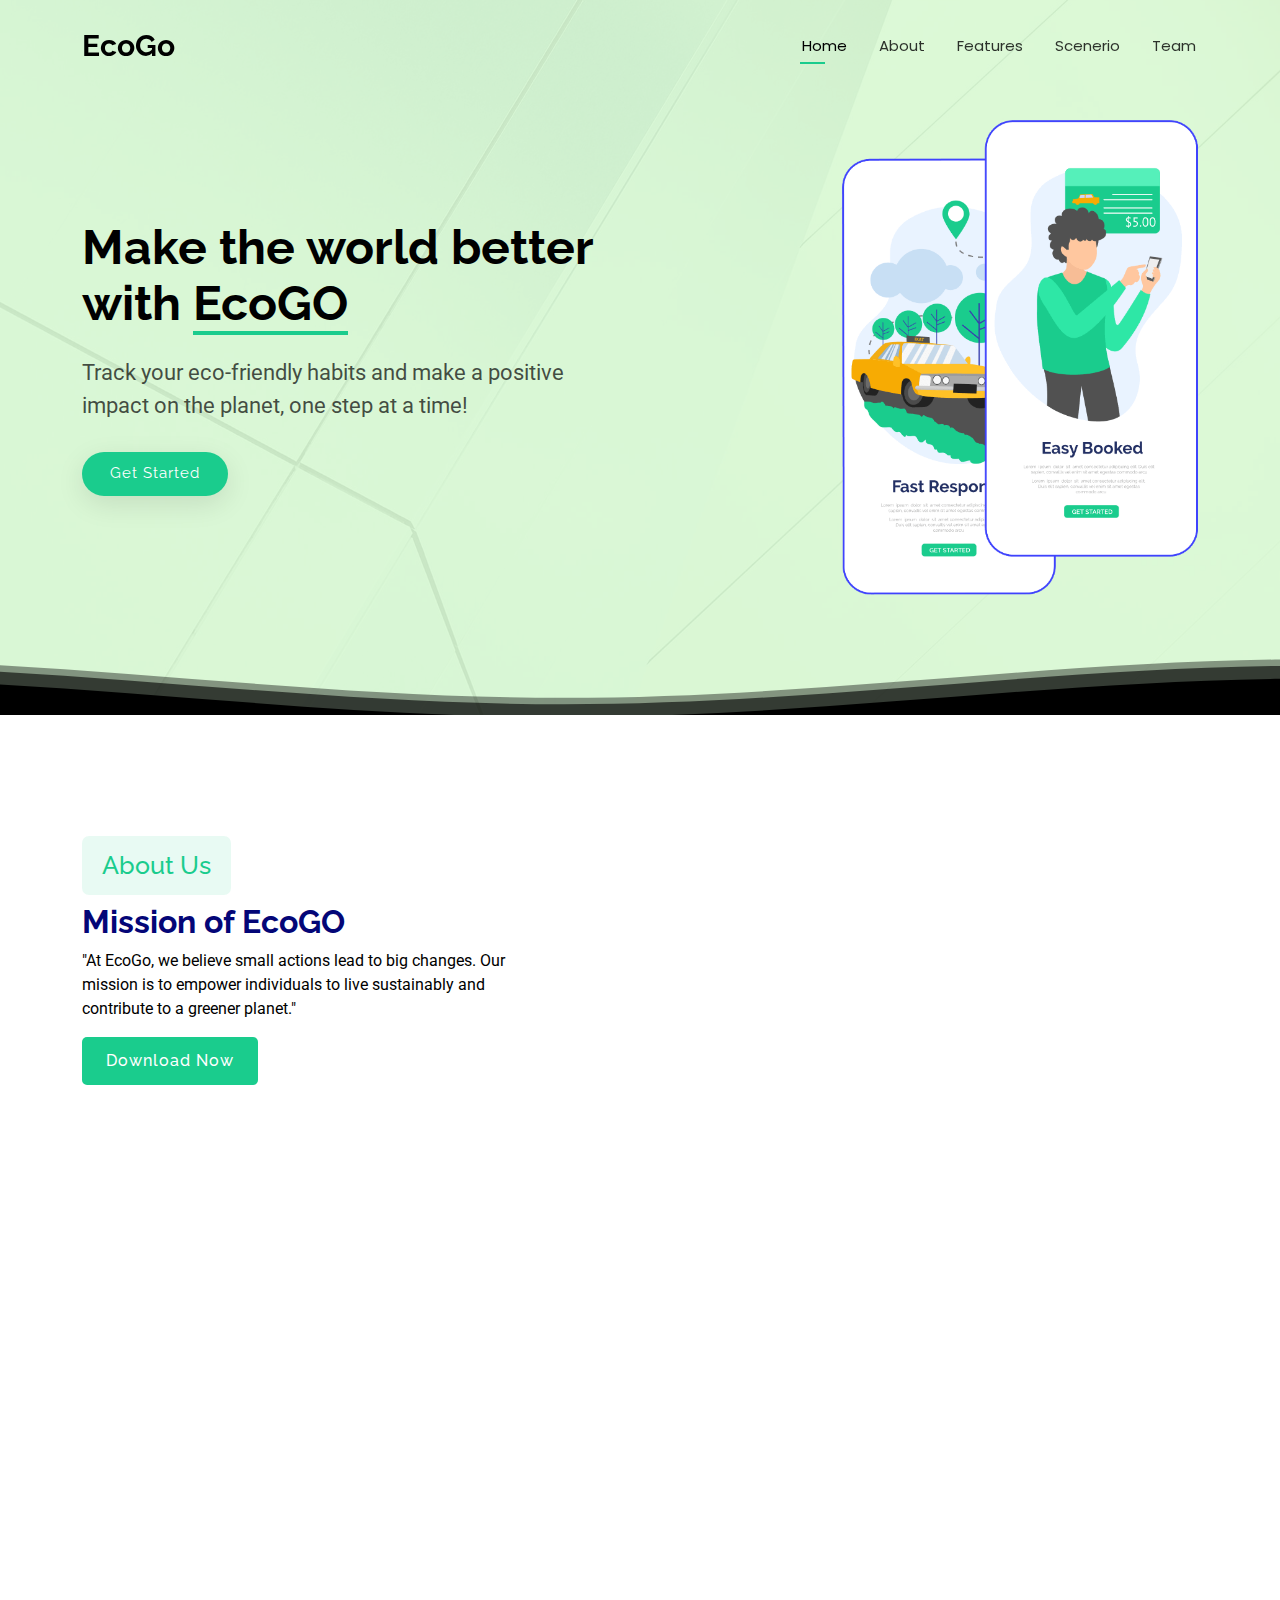
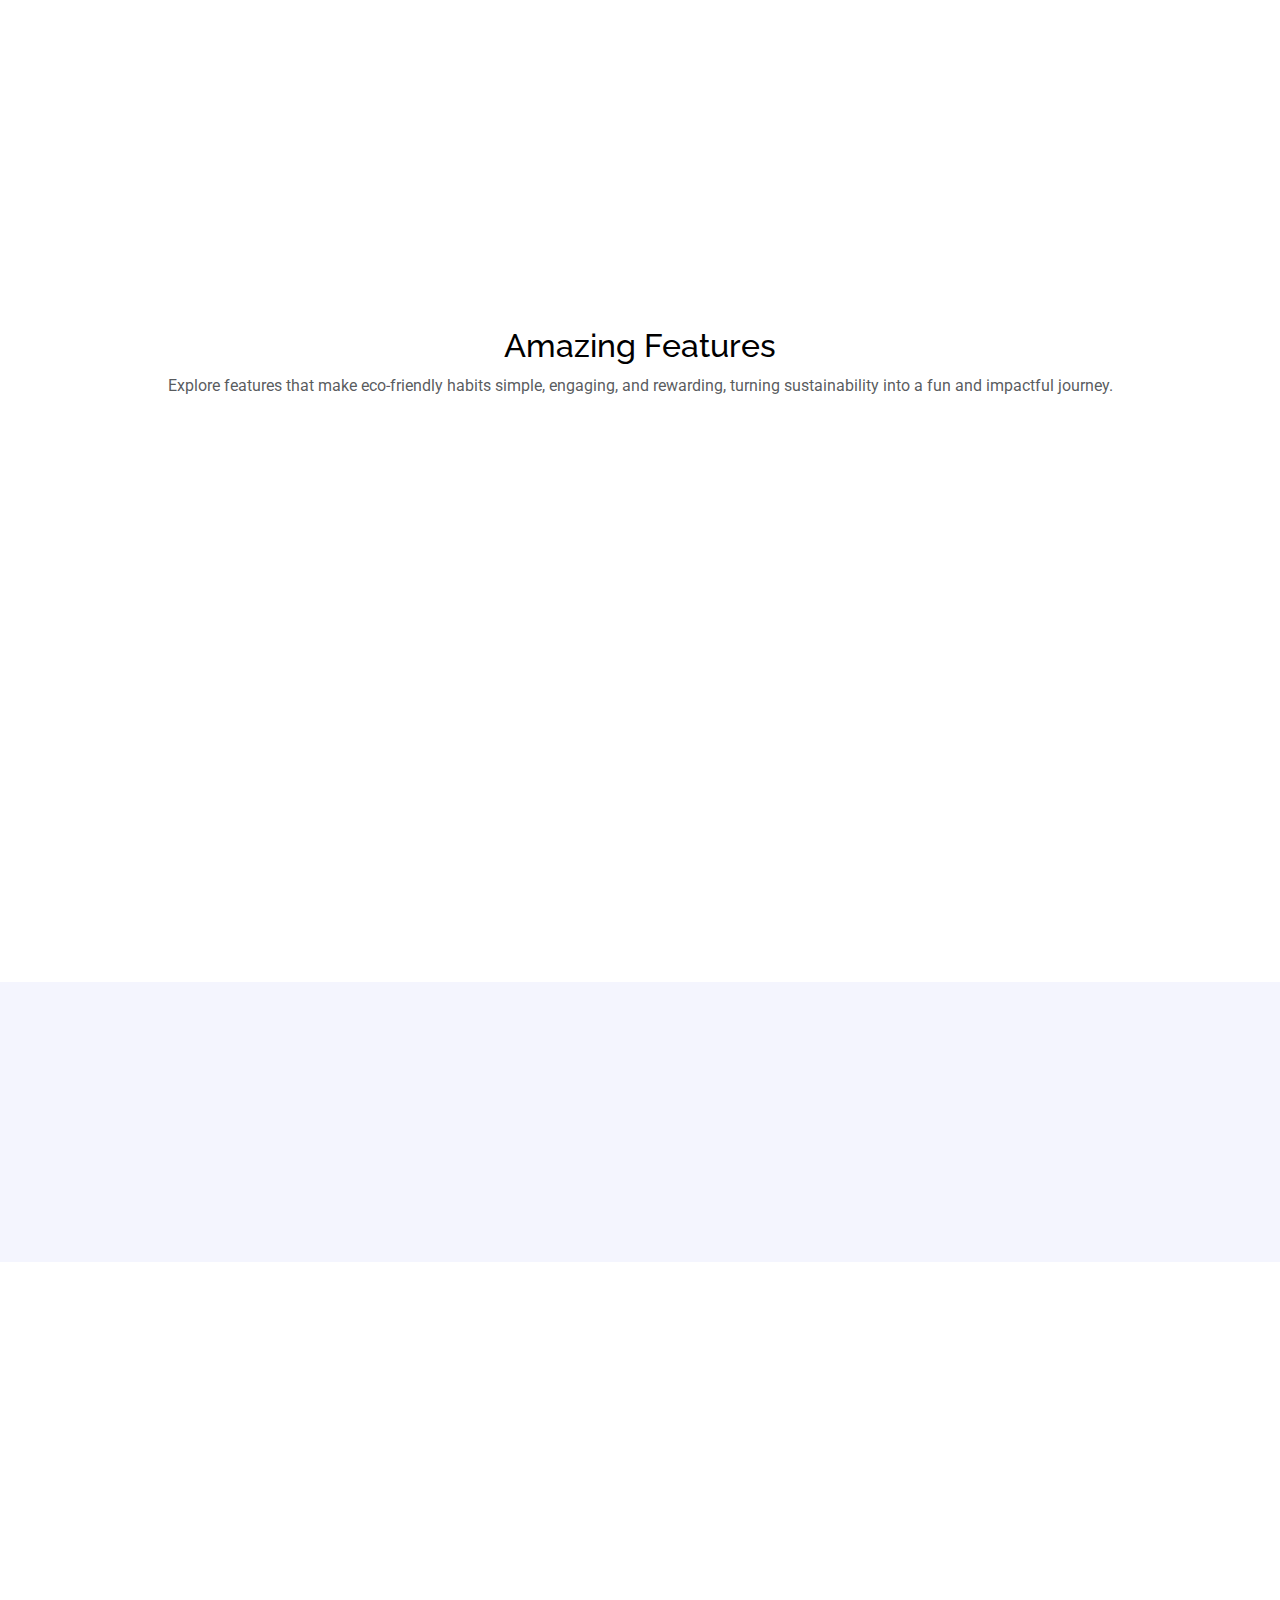
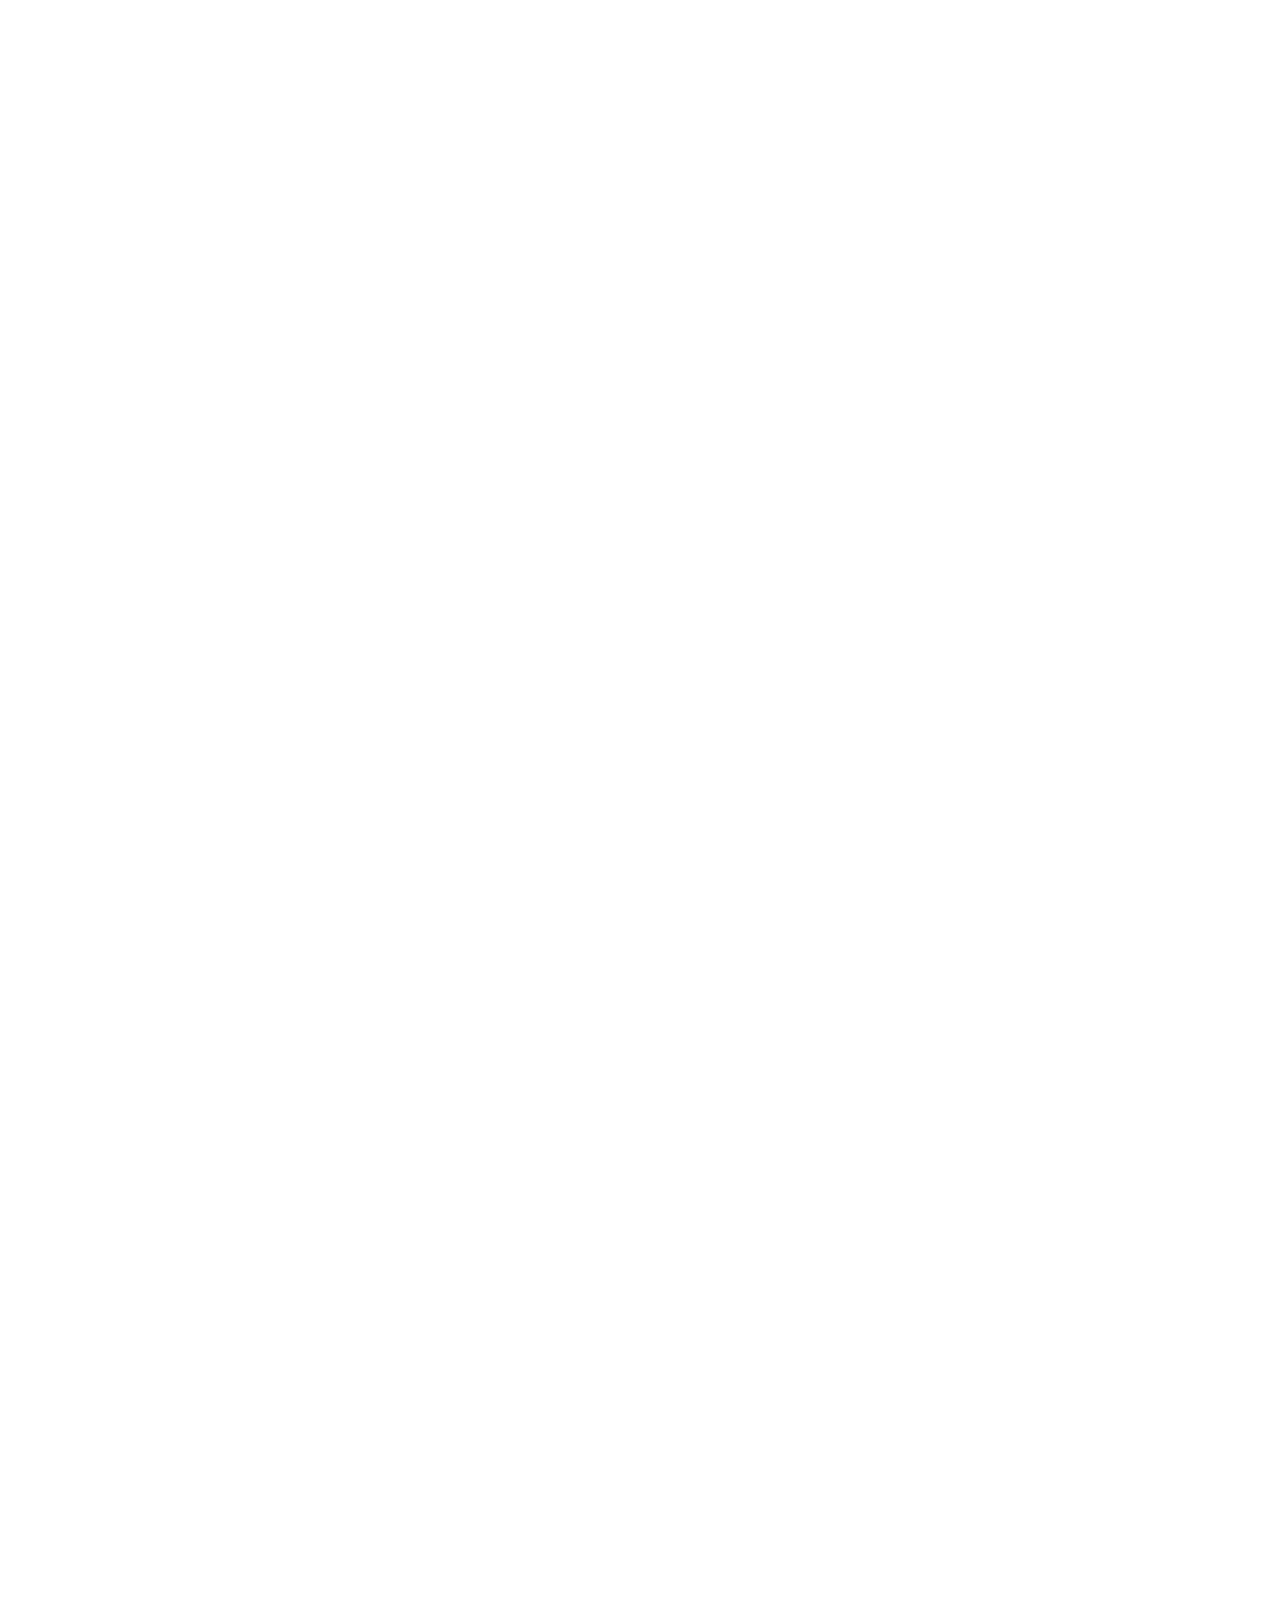
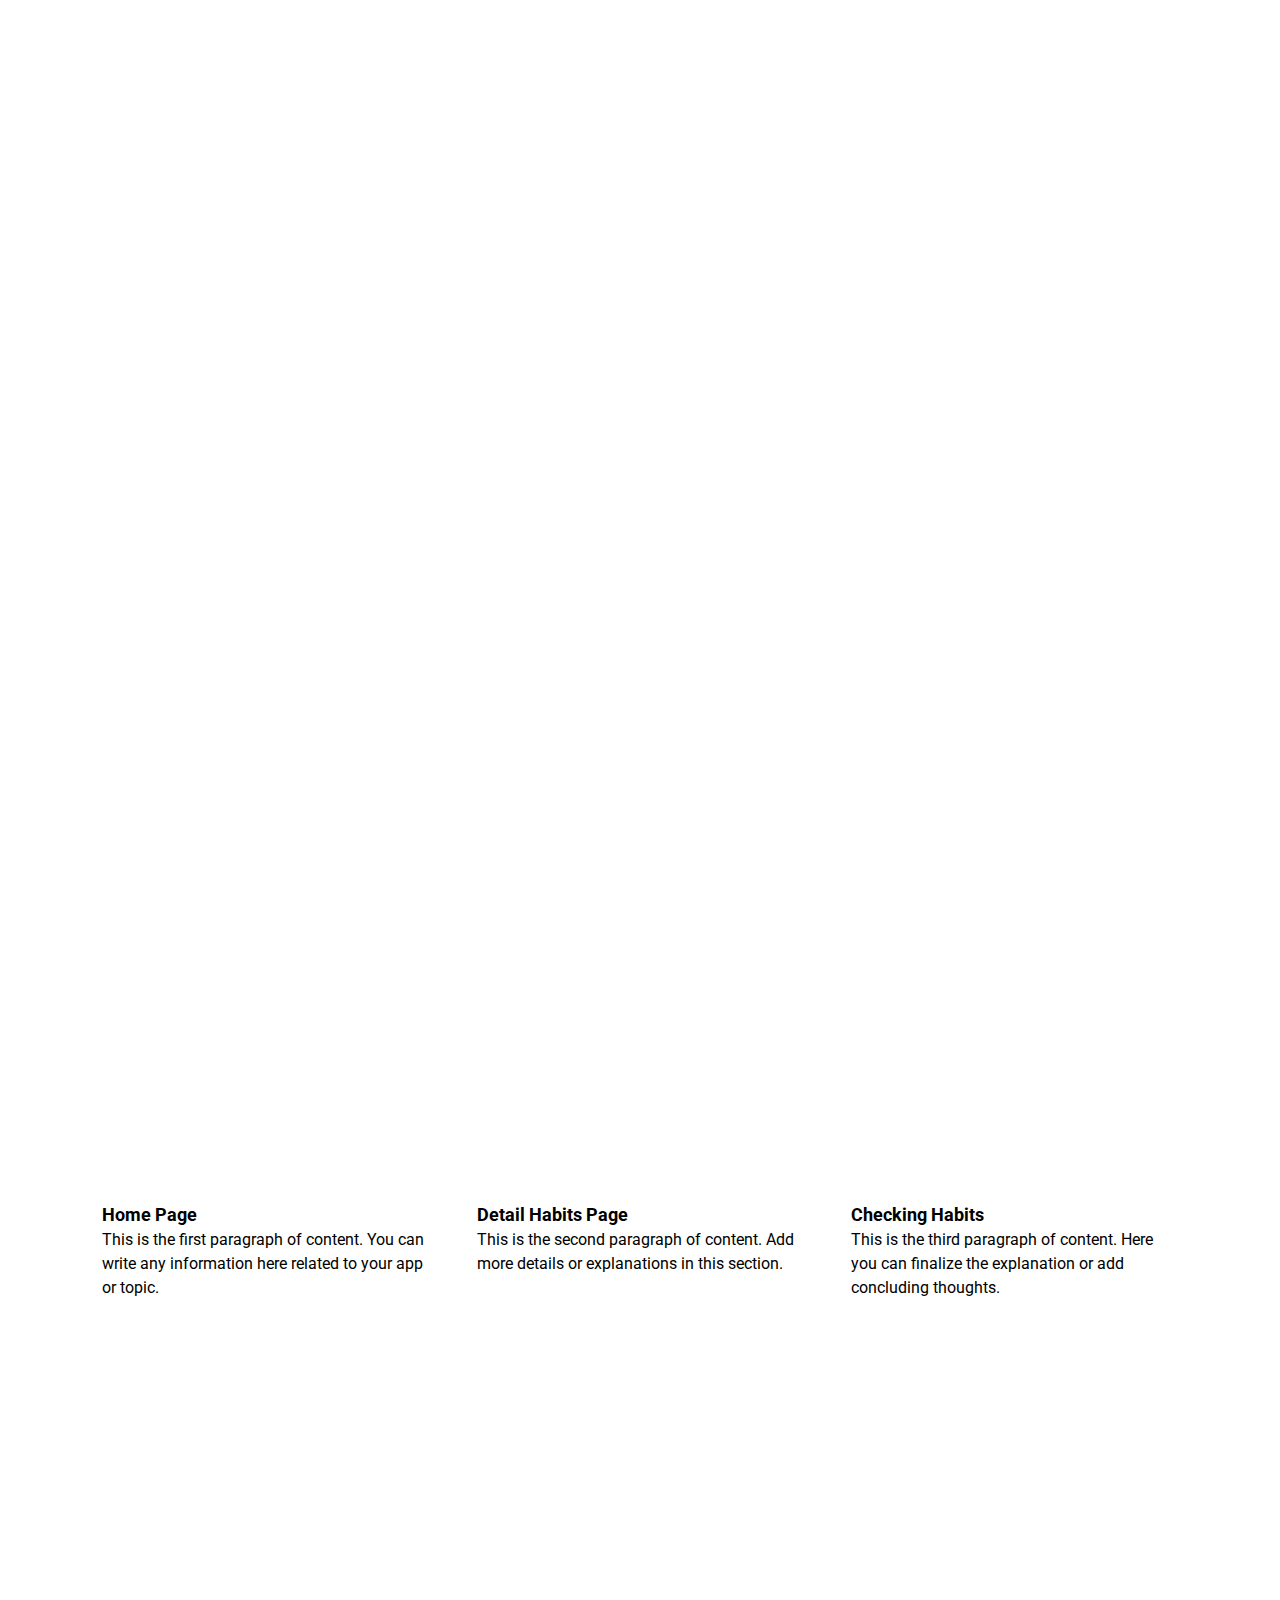
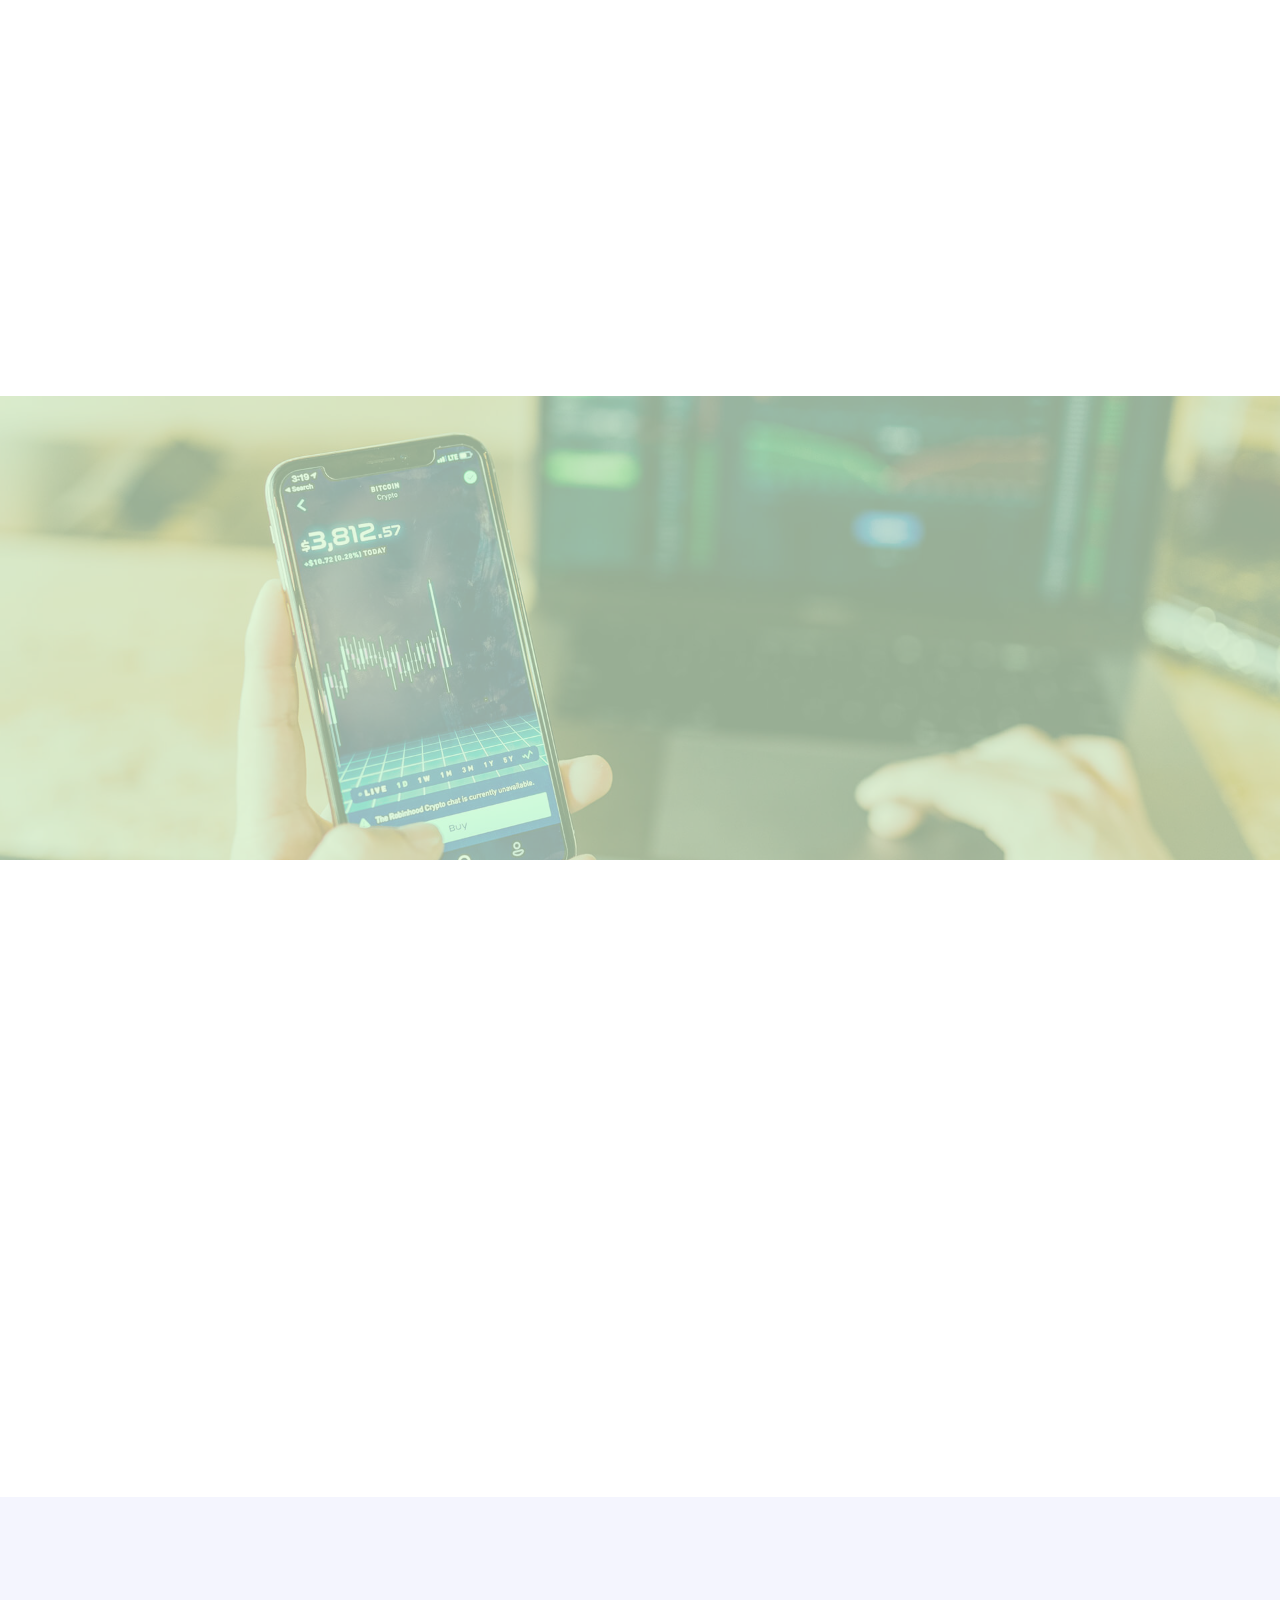
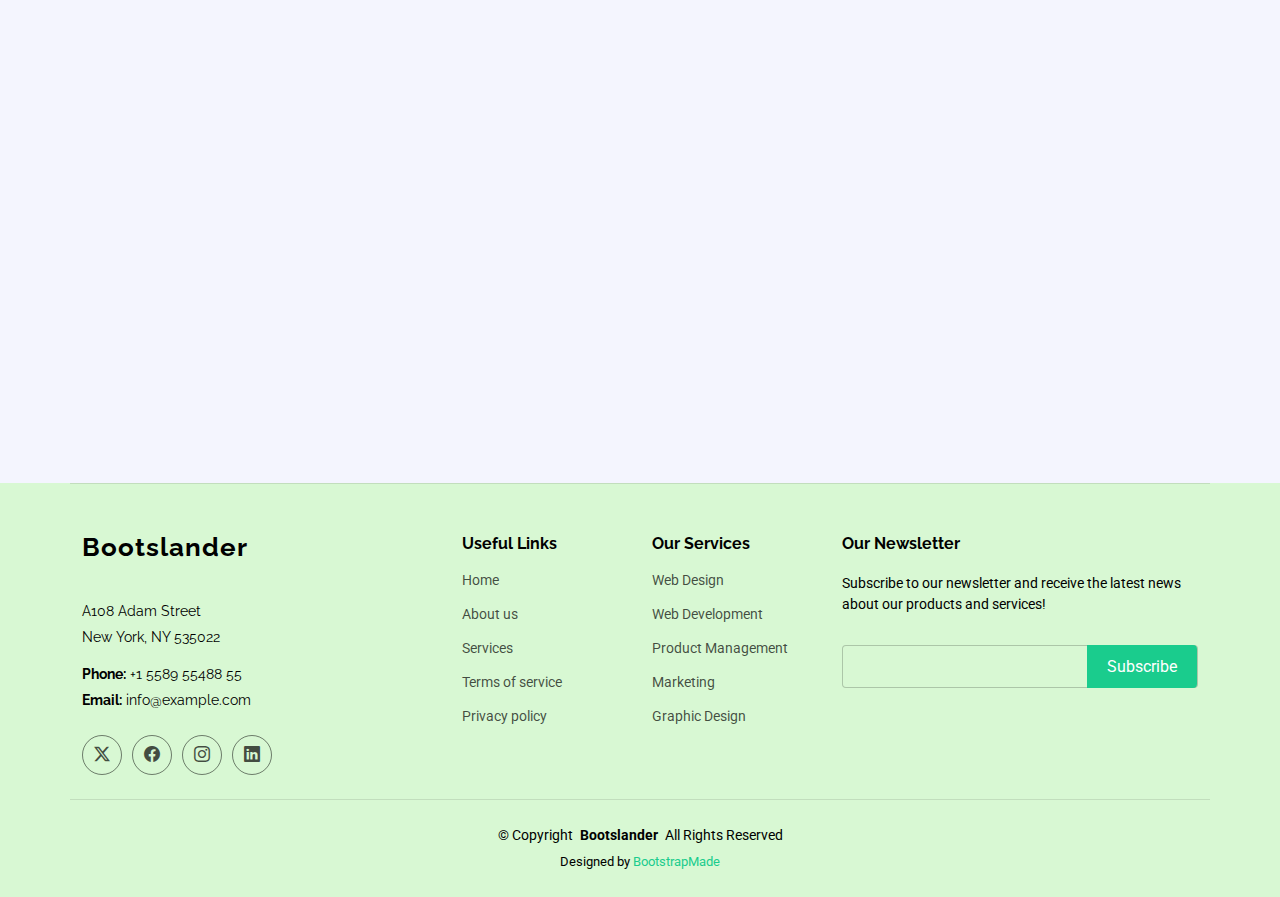
==== index.html @ 125fd9dd "Merge branch 'main' into scenerio" ====
<!DOCTYPE html>
<html lang="en">
  <head>
    <meta charset="utf-8" />
    <meta content="width=device-width, initial-scale=1.0" name="viewport" />
    <title>EcoGo</title>
    <meta name="description" content="" />
    <meta name="keywords" content="" />

    <!-- Favicons -->
    <link href="assets/img/ecogo.png" rel="icon" />
    <link href="assets/img/apple-touch-icon.png" rel="apple-touch-icon" />

    <!-- Fonts -->
    <link href="https://fonts.googleapis.com" rel="preconnect" />
    <link href="https://fonts.gstatic.com" rel="preconnect" crossorigin />
    <link
      href="https://fonts.googleapis.com/css2?family=Roboto:ital,wght@0,100;0,300;0,400;0,500;0,700;0,900;1,100;1,300;1,400;1,500;1,700;1,900&family=Poppins:ital,wght@0,100;0,200;0,300;0,400;0,500;0,600;0,700;0,800;0,900;1,100;1,200;1,300;1,400;1,500;1,600;1,700;1,800;1,900&family=Raleway:ital,wght@0,100;0,200;0,300;0,400;0,500;0,600;0,700;0,800;0,900;1,100;1,200;1,300;1,400;1,500;1,600;1,700;1,800;1,900&display=swap"
      rel="stylesheet"
    />

    <link
      rel="stylesheet"
      href="https://cdnjs.cloudflare.com/ajax/libs/font-awesome/6.7.2/css/all.min.css"
      integrity="sha512-Evv84Mr4kqVGRNSgIGL/F/aIDqQb7xQ2vcrdIwxfjThSH8CSR7PBEakCr51Ck+w+/U6swU2Im1vVX0SVk9ABhg=="
      crossorigin="anonymous"
      referrerpolicy="no-referrer"
    />

    <!-- Vendor CSS Files -->
    <link
      href="assets/vendor/bootstrap/css/bootstrap.min.css"
      rel="stylesheet"
    />
    <link
      href="assets/vendor/bootstrap-icons/bootstrap-icons.css"
      rel="stylesheet"
    />
    <link href="assets/vendor/aos/aos.css" rel="stylesheet" />
    <link
      href="assets/vendor/glightbox/css/glightbox.min.css"
      rel="stylesheet"
    />
    <link href="assets/vendor/swiper/swiper-bundle.min.css" rel="stylesheet" />

    <!-- Main CSS File -->
    <link href="assets/css/main.css" rel="stylesheet" />

    <!-- =======================================================
  * Template Name: Bootslander
  * Template URL: https://bootstrapmade.com/bootslander-free-bootstrap-landing-page-template/
  * Updated: Aug 07 2024 with Bootstrap v5.3.3
  * Author: BootstrapMade.com
  * License: https://bootstrapmade.com/license/
  ======================================================== -->
  </head>

  <body class="index-page">
    <header id="header" class="header d-flex align-items-center fixed-top">
      <div
        class="container-fluid container-xl position-relative d-flex align-items-center justify-content-between"
      >
        <a href="index.html" class="logo d-flex align-items-center">
          <!-- Uncomment the line below if you also wish to use an image logo -->
          <!-- <img src="assets/img/logo.png" alt=""> -->
          <h1 class="sitename">EcoGo</h1>
        </a>

        <nav id="navmenu" class="navmenu">
          <ul>
            <li><a href="#hero" class="active">Home</a></li>
            <li><a href="#about">About</a></li>
            <li><a href="#features">Features</a></li>
            <li><a href="#gallery">Scenerio</a></li>
            <li><a href="#team">Team</a></li>
          </ul>
          <i class="mobile-nav-toggle d-xl-none bi bi-list"></i>
        </nav>
      </div>
    </header>

    <main class="main">
      <!-- Hero Section -->
      <section id="hero" class="hero section dark-background">
        <img src="assets/img/hero-bg-2.jpg" alt="" class="hero-bg" />

        <div class="container">
          <div class="row gy-4 justify-content-between">
            <div
              class="col-lg-4 order-lg-last hero-img"
              data-aos="zoom-out"
              data-aos-delay="100"
            >
              <img
                src="assets/img/hero-img.png"
                class="img-fluid animated"
                alt=""
              />
            </div>

            <div
              class="col-lg-6 d-flex flex-column justify-content-center"
              data-aos="fade-in"
            >
              <h1>Make the world better with <span>EcoGO</span></h1>
              <p>
                Track your eco-friendly habits and make a positive impact on the
                planet, one step at a time!
              </p>
              <div class="d-flex">
                <a href="#about" class="btn-get-started">Get Started</a>
              </div>
            </div>
          </div>
        </div>

        <svg
          class="hero-waves"
          xmlns="http://www.w3.org/2000/svg"
          xmlns:xlink="http://www.w3.org/1999/xlink"
          viewBox="0 24 150 28 "
          preserveAspectRatio="none"
        >
          <defs>
            <path
              id="wave-path"
              d="M-160 44c30 0 58-18 88-18s 58 18 88 18 58-18 88-18 58 18 88 18 v44h-352z"
            ></path>
          </defs>
          <g class="wave1">
            <use xlink:href="#wave-path" x="50" y="3"></use>
          </g>
          <g class="wave2">
            <use xlink:href="#wave-path" x="50" y="0"></use>
          </g>
          <g class="wave3">
            <use xlink:href="#wave-path" x="50" y="9"></use>
          </g>
        </svg>
      </section>
      <!-- /Hero Section -->

      <!-- About Section -->
      <section id="about" class="about section">
        <div class="container" data-aos="fade-up" data-aos-delay="100">
          <div class="row align-items-xl-center gy-5">
            <div class="col-xl-5 content">
              <h3>About Us</h3>
              <h2>Mission of EcoGO</h2>
              <p>
                "At EcoGo, we believe small actions lead to big changes. Our
                mission is to empower individuals to live sustainably and
                contribute to a greener planet."
              </p>
              <a href="#" class="read-more"><span>Download Now</span></a>
            </div>

              <div class="col-md-6" data-aos="fade-up" data-aos-delay="200">
                <div class="icon-box">
                  <i class="fa-solid fa-lightbulb"></i>
                  <h3>How It Started</h3>
                  <p>EcoGo was born from a simple idea: what if everyone could easily track their habits and see how they’re helping the environment?</p>
                </div>
              </div> <!-- End Icon Box -->

              <div class="col-md-6" data-aos="fade-up" data-aos-delay="300">
                <div class="icon-box">
                  <i class="fa-solid fa-list-check"></i>
                  <h3>What We Do</h3>
                  <p>We help you track habits in areas like energy conservation, sustainable shopping, recycling, and more to create a meaningful environmental impact.</p>
                </div>
              </div> <!-- End Icon Box -->

              <div class="col-md-6" data-aos="fade-up" data-aos-delay="400">
                <div class="icon-box">
                  <i class="fa-solid fa-earth-americas"></i>
                  <h3>Our Vision</h3>
                  <p>We envision a world where eco-friendly choices are second nature to everyone. EcoGo aims to make sustainability simple, accessible, and rewarding.</p>
                </div>
              </div> <!-- End Icon Box -->

              <div class="col-md-6" data-aos="fade-up" data-aos-delay="500">
                <div class="icon-box">
                  <i class="fa-solid fa-bullhorn"></i>
                  <h3>Call To Action</h3>
                  <p>Join us on this journey to reduce waste, conserve resources, and create a greener future for generations to come.</p>
                </div>
                <!-- End Icon Box -->
              </div>
            </div>
          </div>
        </div>
      </section>
      <!-- /About Section -->

      <!-- Features Section -->
      <section id="features" class="features section">
        <div class="container">
          <div class="text-center mb-5">
            <h2 style="color: #000">Amazing Features</h2>
            <p class="text-muted">
              Explore features that make eco-friendly habits simple, engaging,
              and rewarding, turning sustainability into a fun and impactful
              journey.
            </p>
          </div>
          <div class="row gy-4">
            <div
              class="col-lg-3 col-md-4"
              data-aos="fade-up"
              data-aos-delay="100"
            >
              <div
                class="features-item flex flex-column text-center space-x-3 p-4 bg-white shadow-md rounded-lg"
              >
                <div>
                  <i
                    class="fa-solid fa-bullseye text-xl mt-1"
                    style="color: #1acc8d"
                  ></i>
                  <h3 class="text-lg font-semibold text-gray-800 my-2">
                    <a href="" class="stretched-link">Personalized Eco-Goals</a>
                  </h3>
                </div>
                <p class="text-sm text-gray-600">
                  Set and customize personal sustainability goals based on your
                  lifestyle and interests.
                </p>
              </div>
            </div>
            <!-- End Feature Item -->

            <div
              class="col-lg-3 col-md-4"
              data-aos="fade-up"
              data-aos-delay="200"
            >
              <div
                class="features-item flex flex-column text-center space-x-3 p-4 bg-white shadow-md rounded-lg"
              >
                <div>
                  <i
                    class="fa-solid fa-list-check text-xl mt-1"
                    style="color: #1acc8d"
                  ></i>
                  <h3 class="text-lg font-semibold text-gray-800 my-2">
                    <a href="" class="stretched-link">Daily Challenges</a>
                  </h3>
                </div>
                <p class="text-sm text-gray-600">
                  Engage in fun, task-based challenges like reducing water ,
                  recycling, or eco-smart shopping.
                </p>
              </div>
            </div>
            <!-- End Feature Item -->

            <div
              class="col-lg-3 col-md-4"
              data-aos="fade-up"
              data-aos-delay="300"
            >
              <div
                class="features-item flex flex-column text-center space-x-3 p-4 bg-white shadow-md rounded-lg"
              >
                <div>
                  <i
                    class="fa-solid fa-chart-column text-xl mt-1"
                    style="color: #1acc8d"
                  ></i>
                  <h3 class="text-lg font-semibold text-gray-800 my-2">
                    <a href="" class="stretched-link">Progress Tracking</a>
                  </h3>
                </div>
                <p class="text-sm text-gray-600">
                  Visualize your impact with simple charts, showing how your
                  actions help the planet.
                </p>
              </div>
            </div>
            <!-- End Feature Item -->

            <div
              class="col-lg-3 col-md-4"
              data-aos="fade-up"
              data-aos-delay="400"
            >
              <div
                class="features-item flex flex-column text-center space-x-3 p-4 bg-white shadow-md rounded-lg"
              >
                <div>
                  <i
                    class="fa-solid fa-trophy text-xl mt-1"
                    style="color: #1acc8d"
                  ></i>
                  <h3 class="text-lg font-semibold text-gray-800 my-2">
                    <a href="" class="stretched-link"
                      >Gamified Rewards System</a
                    >
                  </h3>
                </div>
                <p class="text-sm text-gray-600">
                  Earn points, unlock badges, and level up as you complete
                  eco-friendly tasks.
                </p>
              </div>
            </div>
            <!-- End Feature Item -->

            <div
              class="col-lg-3 col-md-4"
              data-aos="fade-up"
              data-aos-delay="500"
            >
              <div
                class="features-item flex flex-column text-center space-x-3 p-4 bg-white shadow-md rounded-lg"
              >
                <div>
                  <i
                    class="fa-solid fa-people-roof text-xl mt-1"
                    style="color: #1acc8d"
                  ></i>
                  <h3 class="text-lg font-semibold text-gray-800 my-2">
                    <a href="" class="stretched-link">Community Leaderboard</a>
                  </h3>
                </div>
                <p class="text-sm text-gray-600">
                  Compete with friends and other users to climb the leaderboard
                  and inspire others.
                </p>
              </div>
            </div>
            <!-- End Feature Item -->

            <div
              class="col-lg-3 col-md-4"
              data-aos="fade-up"
              data-aos-delay="600"
            >
              <div
                class="features-item flex flex-column text-center space-x-3 p-4 bg-white shadow-md rounded-lg"
              >
                <div>
                  <i
                    class="fa-brands fa-figma text-xl mt-1"
                    style="color: #1acc8d"
                  ></i>
                  <h3 class="text-lg font-semibold text-gray-800 my-2">
                    <a href="" class="stretched-link">User-Friendly Design</a>
                  </h3>
                </div>
                <p class="text-sm text-gray-600">
                  A clean, intuitive interface makes adopting eco-friendly
                  habits easy and enjoyable.
                </p>
              </div>
            </div>
            <!-- End Feature Item -->

            <div
              class="col-lg-3 col-md-4"
              data-aos="fade-up"
              data-aos-delay="700"
            >
              <div
                class="features-item flex flex-column text-center space-x-3 p-4 bg-white shadow-md rounded-lg"
              >
                <div>
                  <i
                    class="fa-solid fa-book-bookmark text-xl mt-1"
                    style="color: #1acc8d"
                  ></i>
                  <h3 class="text-lg font-semibold text-gray-800 my-2">
                    <a href="" class="stretched-link">Eco Tips and Resources</a>
                  </h3>
                </div>
                <p class="text-sm text-gray-600">
                  Get curated tips and resources to boost your sustainability
                  knowledge.
                </p>
              </div>
            </div>
            <!-- End Feature Item -->

            <div
              class="col-lg-3 col-md-4"
              data-aos="fade-up"
              data-aos-delay="800"
            >
              <div
                class="features-item flex flex-column text-center space-x-3 p-4 bg-white shadow-md rounded-lg"
              >
                <div>
                  <i
                    class="fa-solid fa-award text-xl mt-1"
                    style="color: #1acc8d"
                  ></i>
                  <h3 class="text-lg font-semibold text-gray-800 my-2">
                    <a href="" class="stretched-link"
                      >Achievements and Rewards</a
                    >
                  </h3>
                </div>
                <p class="text-sm text-gray-600">
                  Celebrate your milestones with virtual rewards and
                  certificates, to keep you motivated.
                </p>
              </div>
            </div>
            <!-- End Feature Item -->
          </div>
        </div>
      </section>
      <!-- /Features Section -->

      <!-- Stats Section -->
      <section id="stats" class="stats section light-background">
        <div class="container" data-aos="fade-up" data-aos-delay="100">
          <div class="row gy-4">
            <div
              class="col-lg-3 col-md-6 d-flex flex-column align-items-center"
            >
              <i class="bi bi-emoji-smile"></i>
              <div class="stats-item">
                <span
                  data-purecounter-start="0"
                  data-purecounter-end="232"
                  data-purecounter-duration="1"
                  class="purecounter"
                ></span>
                <p>Happy Clients</p>
              </div>
            </div>
            <!-- End Stats Item -->

            <div
              class="col-lg-3 col-md-6 d-flex flex-column align-items-center"
            >
              <i class="bi bi-journal-richtext"></i>
              <div class="stats-item">
                <span
                  data-purecounter-start="0"
                  data-purecounter-end="521"
                  data-purecounter-duration="1"
                  class="purecounter"
                ></span>
                <p>Projects</p>
              </div>
            </div>
            <!-- End Stats Item -->

            <div
              class="col-lg-3 col-md-6 d-flex flex-column align-items-center"
            >
              <i class="bi bi-headset"></i>
              <div class="stats-item">
                <span
                  data-purecounter-start="0"
                  data-purecounter-end="1463"
                  data-purecounter-duration="1"
                  class="purecounter"
                ></span>
                <p>Hours Of Support</p>
              </div>
            </div>
            <!-- End Stats Item -->

            <div
              class="col-lg-3 col-md-6 d-flex flex-column align-items-center"
            >
              <i class="bi bi-people"></i>
              <div class="stats-item">
                <span
                  data-purecounter-start="0"
                  data-purecounter-end="15"
                  data-purecounter-duration="1"
                  class="purecounter"
                ></span>
                <p>Hard Workers</p>
              </div>
            </div>
            <!-- End Stats Item -->
          </div>
        </div>
      </section>
      <!-- /Stats Section -->

      <!-- Details Section -->
      <section id="details" class="details section">
        <!-- Section Title -->
        <div class="container section-title" data-aos="fade-up">
          <h2>Details</h2>
          <div>
            <span>Check Our</span>
            <span class="description-title">Details</span>
          </div>
        </div>
        <!-- End Section Title -->

        <div class="container">
          <div class="row gy-4 align-items-center features-item">
            <div
              class="col-md-5 d-flex align-items-center"
              data-aos="zoom-out"
              data-aos-delay="100"
            >
              <img src="assets/img/details-1.png" class="img-fluid" alt="" />
            </div>
            <div class="col-md-7" data-aos="fade-up" data-aos-delay="100">
              <h3>
                Voluptatem dignissimos provident quasi corporis voluptates sit
                assumenda.
              </h3>
              <p class="fst-italic">
                Lorem ipsum dolor sit amet, consectetur adipiscing elit, sed do
                eiusmod tempor incididunt ut labore et dolore magna aliqua.
              </p>
              <ul>
                <li>
                  <i class="bi bi-check"></i
                  ><span>
                    Ullamco laboris nisi ut aliquip ex ea commodo
                    consequat.</span
                  >
                </li>
                <li>
                  <i class="bi bi-check"></i>
                  <span
                    >Duis aute irure dolor in reprehenderit in voluptate
                    velit.</span
                  >
                </li>
                <li>
                  <i class="bi bi-check"></i>
                  <span>Ullam est qui quos consequatur eos accusamus.</span>
                </li>
              </ul>
            </div>
          </div>
          <!-- Features Item -->

          <div class="row gy-4 align-items-center features-item">
            <div
              class="col-md-5 order-1 order-md-2 d-flex align-items-center"
              data-aos="zoom-out"
              data-aos-delay="200"
            >
              <img src="assets/img/details-2.png" class="img-fluid" alt="" />
            </div>
            <div
              class="col-md-7 order-2 order-md-1"
              data-aos="fade-up"
              data-aos-delay="200"
            >
              <h3>Corporis temporibus maiores provident</h3>
              <p class="fst-italic">
                Lorem ipsum dolor sit amet, consectetur adipiscing elit, sed do
                eiusmod tempor incididunt ut labore et dolore magna aliqua.
              </p>
              <p>
                Ullamco laboris nisi ut aliquip ex ea commodo consequat. Duis
                aute irure dolor in reprehenderit in voluptate velit esse cillum
                dolore eu fugiat nulla pariatur. Excepteur sint occaecat
                cupidatat non proident, sunt in culpa qui officia deserunt
                mollit anim id est laborum
              </p>
            </div>
          </div>
          <!-- Features Item -->

          <div class="row gy-4 align-items-center features-item">
            <div class="col-md-5 d-flex align-items-center" data-aos="zoom-out">
              <img src="assets/img/details-3.png" class="img-fluid" alt="" />
            </div>
            <div class="col-md-7" data-aos="fade-up">
              <h3>
                Sunt consequatur ad ut est nulla consectetur reiciendis animi
                voluptas
              </h3>
              <p>
                Cupiditate placeat cupiditate placeat est ipsam culpa. Delectus
                quia minima quod. Sunt saepe odit aut quia voluptatem hic
                voluptas dolor doloremque.
              </p>
              <ul>
                <li>
                  <i class="bi bi-check"></i>
                  <span
                    >Ullamco laboris nisi ut aliquip ex ea commodo
                    consequat.</span
                  >
                </li>
                <li>
                  <i class="bi bi-check"></i
                  ><span>
                    Duis aute irure dolor in reprehenderit in voluptate
                    velit.</span
                  >
                </li>
                <li>
                  <i class="bi bi-check"></i>
                  <span
                    >Facilis ut et voluptatem aperiam. Autem soluta ad
                    fugiat</span
                  >.
                </li>
              </ul>
            </div>
          </div>
          <!-- Features Item -->

          <div class="row gy-4 align-items-center features-item">
            <div
              class="col-md-5 order-1 order-md-2 d-flex align-items-center"
              data-aos="zoom-out"
            >
              <img src="assets/img/details-4.png" class="img-fluid" alt="" />
            </div>
            <div class="col-md-7 order-2 order-md-1" data-aos="fade-up">
              <h3>
                Quas et necessitatibus eaque impedit ipsum animi consequatur
                incidunt in
              </h3>
              <p class="fst-italic">
                Lorem ipsum dolor sit amet, consectetur adipiscing elit, sed do
                eiusmod tempor incididunt ut labore et dolore magna aliqua.
              </p>
              <p>
                Ullamco laboris nisi ut aliquip ex ea commodo consequat. Duis
                aute irure dolor in reprehenderit in voluptate velit esse cillum
                dolore eu fugiat nulla pariatur. Excepteur sint occaecat
                cupidatat non proident, sunt in culpa qui officia deserunt
                mollit anim id est laborum
              </p>
            </div>
          </div>
          <!-- Features Item -->
        </div>
      </section>
      <!-- /Details Section -->

    <!-- Gallery Section -->
    <section id="gallery" class="gallery section">

      <!-- Section Title -->
      <div class="container section-title" data-aos="fade-up">
        <h2>Scenerio</h2>
        <div><span>How to use</span> <span class="description-title">EcoGo</span></div>
      </div><!-- End Section Title -->

      <div class="container">
        <div class="row g-2"> <!-- Use g-5 for some spacing between columns -->
  
          <div class="col-lg-4 col-md-6"> <!-- Adjust column size for better spacing -->
            <div class="gallery-item" >
              <span style="display: block; font-weight: bold; font-size: 18px;">Home Page</span>
              <p>This is the first paragraph of content. You can write any information here related to your app or topic.</p>
            </div>
          </div><!-- End Gallery Item -->
        
          <div class="col-lg-4 col-md-6"> <!-- Adjust column size for better spacing -->
            <div class="gallery-item">
              <span style="display: block; font-weight: bold; font-size: 18px;">Detail Habits Page</span>
              <p>This is the second paragraph of content. Add more details or explanations in this section.</p>
            </div>
          </div><!-- End Gallery Item -->
        
          <div class="col-lg-4 col-md-6"> <!-- Adjust column size for better spacing -->
            <div class="gallery-item">
              <span style="display: block; font-weight: bold; font-size: 18px;">Checking Habits</span>
              <p>This is the third paragraph of content. Here you can finalize the explanation or add concluding thoughts.</p>
            </div>
          </div><!-- End Gallery Item -->
        
        </div>
      </div>

      

      <div class="container" data-aos="fade-up" data-aos-delay="100">

        <div class="row g-2"> <!-- Use g-3 for some spacing between columns -->
          <div class="col-lg-4 col-md-6"> <!-- Adjust column size for better spacing -->
            <div class="gallery-item">
              <a href="assets/img/gallery/Home.png" class="glightbox" data-gallery="images-gallery">
                <img src="assets/img/gallery/Home.png" alt="" style="width: 250px; height: auto; border-radius: 8px;">
              </a>
            </div>
          </div><!-- End Gallery Item -->
        
          <div class="col-lg-4 col-md-6"> <!-- Adjust column size for better spacing -->
            <div class="gallery-item">
              <a href="assets/img/gallery/Energy.png" class="glightbox" data-gallery="images-gallery">
                <img src="assets/img/gallery/Energy.png" alt="" style="width: 250px; height: auto; border-radius: 8px;">
              </a>
            </div>
          </div><!-- End Gallery Item -->

        
          <div class="col-lg-4 col-md-6"> <!-- Adjust column size for better spacing -->
            <div class="gallery-item">
              
              <a href="assets/img/gallery/Checked.png" class="glightbox" data-gallery="images-gallery">
                <img src="assets/img/gallery/Checked.png" alt="" style="width: 250px; height: auto; border-radius: 8px;">
              </a>
            </div>
          </div><!-- End Gallery Item -->
        
        </div>
        

      </div>

    </section><!-- /Gallery Section -->

    <!-- Testimonials Section -->
    <section id="testimonials" class="testimonials section dark-background">

      <img src="assets/img/testimonials-bg.jpg" class="testimonials-bg" alt="">

      <div class="container" data-aos="fade-up" data-aos-delay="100">

        <div class="swiper init-swiper">
          <script type="application/json" class="swiper-config">
            {
              "loop": true,
              "speed": 600,
              "autoplay": {
                "delay": 5000
              },
              "slidesPerView": "auto",
              "pagination": {
                "el": ".swiper-pagination",
                "type": "bullets",
                "clickable": true

            <div class="col-lg-3 col-md-4">
              <div class="gallery-item">
                <a
                  href="assets/img/gallery/gallery-4.jpg"
                  class="glightbox"
                  data-gallery="images-gallery"
                >
                  <img
                    src="assets/img/gallery/gallery-4.jpg"
                    alt=""
                    class="img-fluid"
                  />
                </a>
              </div>
            </div>
            <!-- End Gallery Item -->

            <div class="col-lg-3 col-md-4">
              <div class="gallery-item">
                <a
                  href="assets/img/gallery/gallery-5.jpg"
                  class="glightbox"
                  data-gallery="images-gallery"
                >
                  <img
                    src="assets/img/gallery/gallery-5.jpg"
                    alt=""
                    class="img-fluid"
                  />
                </a>
              </div>
            </div>
            <!-- End Gallery Item -->

            <div class="col-lg-3 col-md-4">
              <div class="gallery-item">
                <a
                  href="assets/img/gallery/gallery-6.jpg"
                  class="glightbox"
                  data-gallery="images-gallery"
                >
                  <img
                    src="assets/img/gallery/gallery-6.jpg"
                    alt=""
                    class="img-fluid"
                  />
                </a>
              </div>
            </div>
            <!-- End Gallery Item -->

            <div class="col-lg-3 col-md-4">
              <div class="gallery-item">
                <a
                  href="assets/img/gallery/gallery-7.jpg"
                  class="glightbox"
                  data-gallery="images-gallery"
                >
                  <img
                    src="assets/img/gallery/gallery-7.jpg"
                    alt=""
                    class="img-fluid"
                  />
                </a>
              </div>
            </div>
            <!-- End Gallery Item -->

            <div class="col-lg-3 col-md-4">
              <div class="gallery-item">
                <a
                  href="assets/img/gallery/gallery-8.jpg"
                  class="glightbox"
                  data-gallery="images-gallery"
                >
                  <img
                    src="assets/img/gallery/gallery-8.jpg"
                    alt=""
                    class="img-fluid"
                  />
                </a>
              </div>
            </div>
            <!-- End Gallery Item -->
          </div>
        </div>
      </section>
      <!-- /Gallery Section -->

      <!-- Testimonials Section -->
      <section id="testimonials" class="testimonials section dark-background">
        <img
          src="assets/img/testimonials-bg.jpg"
          class="testimonials-bg"
          alt=""
        />

        <div class="container" data-aos="fade-up" data-aos-delay="100">
          <div class="swiper init-swiper">
            <script type="application/json" class="swiper-config">
              {
                "loop": true,
                "speed": 600,
                "autoplay": {
                  "delay": 5000
                },
                "slidesPerView": "auto",
                "pagination": {
                  "el": ".swiper-pagination",
                  "type": "bullets",
                  "clickable": true
                }
              }
            </script>
            <div class="swiper-wrapper">
              <div class="swiper-slide">
                <div class="testimonial-item">
                  <img
                    src="assets/img/testimonials/testimonials-1.jpg"
                    class="testimonial-img"
                    alt=""
                  />
                  <h3>Saul Goodman</h3>
                  <h4>Ceo &amp; Founder</h4>
                  <div class="stars">
                    <i class="bi bi-star-fill"></i
                    ><i class="bi bi-star-fill"></i
                    ><i class="bi bi-star-fill"></i
                    ><i class="bi bi-star-fill"></i
                    ><i class="bi bi-star-fill"></i>
                  </div>
                  <p>
                    <i class="bi bi-quote quote-icon-left"></i>
                    <span
                      >Proin iaculis purus consequat sem cure digni ssim donec
                      porttitora entum suscipit rhoncus. Accusantium quam,
                      ultricies eget id, aliquam eget nibh et. Maecen aliquam,
                      risus at semper.</span
                    >
                    <i class="bi bi-quote quote-icon-right"></i>
                  </p>
                </div>
              </div>
              <!-- End testimonial item -->

              <div class="swiper-slide">
                <div class="testimonial-item">
                  <img
                    src="assets/img/testimonials/testimonials-2.jpg"
                    class="testimonial-img"
                    alt=""
                  />
                  <h3>Sara Wilsson</h3>
                  <h4>Designer</h4>
                  <div class="stars">
                    <i class="bi bi-star-fill"></i
                    ><i class="bi bi-star-fill"></i
                    ><i class="bi bi-star-fill"></i
                    ><i class="bi bi-star-fill"></i
                    ><i class="bi bi-star-fill"></i>
                  </div>
                  <p>
                    <i class="bi bi-quote quote-icon-left"></i>
                    <span
                      >Export tempor illum tamen malis malis eram quae irure
                      esse labore quem cillum quid cillum eram malis quorum
                      velit fore eram velit sunt aliqua noster fugiat irure amet
                      legam anim culpa.</span
                    >
                    <i class="bi bi-quote quote-icon-right"></i>
                  </p>
                </div>
              </div>
              <!-- End testimonial item -->

              <div class="swiper-slide">
                <div class="testimonial-item">
                  <img
                    src="assets/img/testimonials/testimonials-3.jpg"
                    class="testimonial-img"
                    alt=""
                  />
                  <h3>Jena Karlis</h3>
                  <h4>Store Owner</h4>
                  <div class="stars">
                    <i class="bi bi-star-fill"></i
                    ><i class="bi bi-star-fill"></i
                    ><i class="bi bi-star-fill"></i
                    ><i class="bi bi-star-fill"></i
                    ><i class="bi bi-star-fill"></i>
                  </div>
                  <p>
                    <i class="bi bi-quote quote-icon-left"></i>
                    <span
                      >Enim nisi quem export duis labore cillum quae magna enim
                      sint quorum nulla quem veniam duis minim tempor labore
                      quem eram duis noster aute amet eram fore quis sint
                      minim.</span
                    >
                    <i class="bi bi-quote quote-icon-right"></i>
                  </p>
                </div>
              </div>
              <!-- End testimonial item -->

              <div class="swiper-slide">
                <div class="testimonial-item">
                  <img
                    src="assets/img/testimonials/testimonials-4.jpg"
                    class="testimonial-img"
                    alt=""
                  />
                  <h3>Matt Brandon</h3>
                  <h4>Freelancer</h4>
                  <div class="stars">
                    <i class="bi bi-star-fill"></i
                    ><i class="bi bi-star-fill"></i
                    ><i class="bi bi-star-fill"></i
                    ><i class="bi bi-star-fill"></i
                    ><i class="bi bi-star-fill"></i>
                  </div>
                  <p>
                    <i class="bi bi-quote quote-icon-left"></i>
                    <span
                      >Fugiat enim eram quae cillum dolore dolor amet nulla
                      culpa multos export minim fugiat minim velit minim dolor
                      enim duis veniam ipsum anim magna sunt elit fore quem
                      dolore labore illum veniam.</span
                    >
                    <i class="bi bi-quote quote-icon-right"></i>
                  </p>
                </div>
              </div>
              <!-- End testimonial item -->

              <div class="swiper-slide">
                <div class="testimonial-item">
                  <img
                    src="assets/img/testimonials/testimonials-5.jpg"
                    class="testimonial-img"
                    alt=""
                  />
                  <h3>John Larson</h3>
                  <h4>Entrepreneur</h4>
                  <div class="stars">
                    <i class="bi bi-star-fill"></i
                    ><i class="bi bi-star-fill"></i
                    ><i class="bi bi-star-fill"></i
                    ><i class="bi bi-star-fill"></i
                    ><i class="bi bi-star-fill"></i>
                  </div>
                  <p>
                    <i class="bi bi-quote quote-icon-left"></i>
                    <span
                      >Quis quorum aliqua sint quem legam fore sunt eram irure
                      aliqua veniam tempor noster veniam enim culpa labore duis
                      sunt culpa nulla illum cillum fugiat legam esse veniam
                      culpa fore nisi cillum quid.</span
                    >
                    <i class="bi bi-quote quote-icon-right"></i>
                  </p>
                </div>
              </div>
              <!-- End testimonial item -->
            </div>
            <div class="swiper-pagination"></div>
          </div>
        </div>
      </section>
      <!-- /Testimonials Section -->

      <!-- Team Section -->
      <section id="team" class="team section">
        <!-- Section Title -->
        <div class="container section-title" data-aos="fade-up">
          <h2>Team</h2>
          <div>
            <span>Check Our</span> <span class="description-title">Team</span>
          </div>
        </div>
        <!-- End Section Title -->

        <div class="container">
          <div class="row gy-5">
            <div
              class="col-lg-4 col-md-6"
              data-aos="fade-up"
              data-aos-delay="100"
            >
              <div class="member">
                <div class="pic">
                  <img
                    src="assets/img/team/team-1.jpg"
                    class="img-fluid"
                    alt=""
                  />
                </div>
                <div class="member-info">
                  <h4>Walter White</h4>
                  <span>Chief Executive Officer</span>
                  <div class="social">
                    <a href=""><i class="bi bi-twitter-x"></i></a>
                    <a href=""><i class="bi bi-facebook"></i></a>
                    <a href=""><i class="bi bi-instagram"></i></a>
                    <a href=""><i class="bi bi-linkedin"></i></a>
                  </div>
                </div>
              </div>
            </div>
            <!-- End Team Member -->

            <div
              class="col-lg-4 col-md-6"
              data-aos="fade-up"
              data-aos-delay="200"
            >
              <div class="member">
                <div class="pic">
                  <img
                    src="assets/img/team/team-2.jpg"
                    class="img-fluid"
                    alt=""
                  />
                </div>
                <div class="member-info">
                  <h4>Sarah Jhonson</h4>
                  <span>Product Manager</span>
                  <div class="social">
                    <a href=""><i class="bi bi-twitter-x"></i></a>
                    <a href=""><i class="bi bi-facebook"></i></a>
                    <a href=""><i class="bi bi-instagram"></i></a>
                    <a href=""><i class="bi bi-linkedin"></i></a>
                  </div>
                </div>
              </div>
            </div>
            <!-- End Team Member -->

            <div
              class="col-lg-4 col-md-6"
              data-aos="fade-up"
              data-aos-delay="300"
            >
              <div class="member">
                <div class="pic">
                  <img
                    src="assets/img/team/team-3.jpg"
                    class="img-fluid"
                    alt=""
                  />
                </div>
                <div class="member-info">
                  <h4>William Anderson</h4>
                  <span>CTO</span>
                  <div class="social">
                    <a href=""><i class="bi bi-twitter-x"></i></a>
                    <a href=""><i class="bi bi-facebook"></i></a>
                    <a href=""><i class="bi bi-instagram"></i></a>
                    <a href=""><i class="bi bi-linkedin"></i></a>
                  </div>
                </div>
              </div>
            </div>
            <!-- End Team Member -->
          </div>
        </div>
      </section>
      <!-- /Team Section -->

      <!-- Faq Section -->
      <section id="faq" class="faq section light-background">
        <div class="container-fluid">
          <div class="row gy-4">
            <div
              class="col-lg-7 d-flex flex-column justify-content-center order-2 order-lg-1"
            >
              <div
                class="content px-xl-5"
                data-aos="fade-up"
                data-aos-delay="100"
              >
                <h3>
                  <span>Frequently Asked </span><strong>Questions</strong>
                </h3>
                <p>
                  Lorem ipsum dolor sit amet, consectetur adipiscing elit, sed
                  do eiusmod tempor incididunt ut labore et dolore magna aliqua.
                  Duis aute irure dolor in reprehenderit
                </p>
              </div>

              <div
                class="faq-container px-xl-5"
                data-aos="fade-up"
                data-aos-delay="200"
              >
                <div class="faq-item faq-active">
                  <i class="faq-icon bi bi-question-circle"></i>
                  <h3>Non consectetur a erat nam at lectus urna duis?</h3>
                  <div class="faq-content">
                    <p>
                      Feugiat pretium nibh ipsum consequat. Tempus iaculis urna
                      id volutpat lacus laoreet non curabitur gravida. Venenatis
                      lectus magna fringilla urna porttitor rhoncus dolor purus
                      non.
                    </p>
                  </div>
                  <i class="faq-toggle bi bi-chevron-right"></i>
                </div>
                <!-- End Faq item-->

                <div class="faq-item">
                  <i class="faq-icon bi bi-question-circle"></i>
                  <h3>
                    Feugiat scelerisque varius morbi enim nunc faucibus a
                    pellentesque?
                  </h3>
                  <div class="faq-content">
                    <p>
                      Dolor sit amet consectetur adipiscing elit pellentesque
                      habitant morbi. Id interdum velit laoreet id donec
                      ultrices. Fringilla phasellus faucibus scelerisque
                      eleifend donec pretium. Est pellentesque elit ullamcorper
                      dignissim. Mauris ultrices eros in cursus turpis massa
                      tincidunt dui.
                    </p>
                  </div>
                  <i class="faq-toggle bi bi-chevron-right"></i>
                </div>
                <!-- End Faq item-->

                <div class="faq-item">
                  <i class="faq-icon bi bi-question-circle"></i>
                  <h3>
                    Dolor sit amet consectetur adipiscing elit pellentesque?
                  </h3>
                  <div class="faq-content">
                    <p>
                      Eleifend mi in nulla posuere sollicitudin aliquam ultrices
                      sagittis orci. Faucibus pulvinar elementum integer enim.
                      Sem nulla pharetra diam sit amet nisl suscipit. Rutrum
                      tellus pellentesque eu tincidunt. Lectus urna duis
                      convallis convallis tellus. Urna molestie at elementum eu
                      facilisis sed odio morbi quis
                    </p>
                  </div>
                  <i class="faq-toggle bi bi-chevron-right"></i>
                </div>
                <!-- End Faq item-->
              </div>
            </div>

            <div class="col-lg-5 order-1 order-lg-2">
              <img
                src="assets/img/faq.jpg"
                class="img-fluid"
                alt=""
                data-aos="zoom-in"
                data-aos-delay="100"
              />
            </div>
          </div>
        </div>
      </section>
      <!-- /Faq Section -->
    </main>

    <footer id="footer" class="footer dark-background">
      <div class="container footer-top">
        <div class="row gy-4">
          <div class="col-lg-4 col-md-6 footer-about">
            <a href="index.html" class="logo d-flex align-items-center">
              <span class="sitename">Bootslander</span>
            </a>
            <div class="footer-contact pt-3">
              <p>A108 Adam Street</p>
              <p>New York, NY 535022</p>
              <p class="mt-3">
                <strong>Phone:</strong> <span>+1 5589 55488 55</span>
              </p>
              <p><strong>Email:</strong> <span>info@example.com</span></p>
            </div>
            <div class="social-links d-flex mt-4">
              <a href=""><i class="bi bi-twitter-x"></i></a>
              <a href=""><i class="bi bi-facebook"></i></a>
              <a href=""><i class="bi bi-instagram"></i></a>
              <a href=""><i class="bi bi-linkedin"></i></a>
            </div>
          </div>

          <div class="col-lg-2 col-md-3 footer-links">
            <h4>Useful Links</h4>
            <ul>
              <li><a href="#">Home</a></li>
              <li><a href="#">About us</a></li>
              <li><a href="#">Services</a></li>
              <li><a href="#">Terms of service</a></li>
              <li><a href="#">Privacy policy</a></li>
            </ul>
          </div>

          <div class="col-lg-2 col-md-3 footer-links">
            <h4>Our Services</h4>
            <ul>
              <li><a href="#">Web Design</a></li>
              <li><a href="#">Web Development</a></li>
              <li><a href="#">Product Management</a></li>
              <li><a href="#">Marketing</a></li>
              <li><a href="#">Graphic Design</a></li>
            </ul>
          </div>

          <div class="col-lg-4 col-md-12 footer-newsletter">
            <h4>Our Newsletter</h4>
            <p>
              Subscribe to our newsletter and receive the latest news about our
              products and services!
            </p>
            <form
              action="forms/newsletter.php"
              method="post"
              class="php-email-form"
            >
              <div class="newsletter-form">
                <input type="email" name="email" /><input
                  type="submit"
                  value="Subscribe"
                />
              </div>
              <div class="loading">Loading</div>
              <div class="error-message"></div>
              <div class="sent-message">
                Your subscription request has been sent. Thank you!
              </div>
            </form>
          </div>
        </div>
      </div>

      <div class="container copyright text-center mt-4">
        <p>
          © <span>Copyright</span>
          <strong class="px-1 sitename">Bootslander</strong>
          <span>All Rights Reserved</span>
        </p>
        <div class="credits">
          <!-- All the links in the footer should remain intact. -->
          <!-- You can delete the links only if you've purchased the pro version. -->
          <!-- Licensing information: https://bootstrapmade.com/license/ -->
          <!-- Purchase the pro version with working PHP/AJAX contact form: [buy-url] -->
          Designed by <a href="https://bootstrapmade.com/">BootstrapMade</a>
        </div>
      </div>
    </footer>

    <!-- Scroll Top -->
    <a
      href="#"
      id="scroll-top"
      class="scroll-top d-flex align-items-center justify-content-center"
      ><i class="bi bi-arrow-up-short"></i
    ></a>

    <!-- Preloader -->
    <div id="preloader"></div>

    <!-- Vendor JS Files -->
    <script src="assets/vendor/bootstrap/js/bootstrap.bundle.min.js"></script>
    <script src="assets/vendor/php-email-form/validate.js"></script>
    <script src="assets/vendor/aos/aos.js"></script>
    <script src="assets/vendor/glightbox/js/glightbox.min.js"></script>
    <script src="assets/vendor/purecounter/purecounter_vanilla.js"></script>
    <script src="assets/vendor/swiper/swiper-bundle.min.js"></script>

    <!-- Main JS File -->
    <script src="assets/js/main.js"></script>
  </body>
</html>
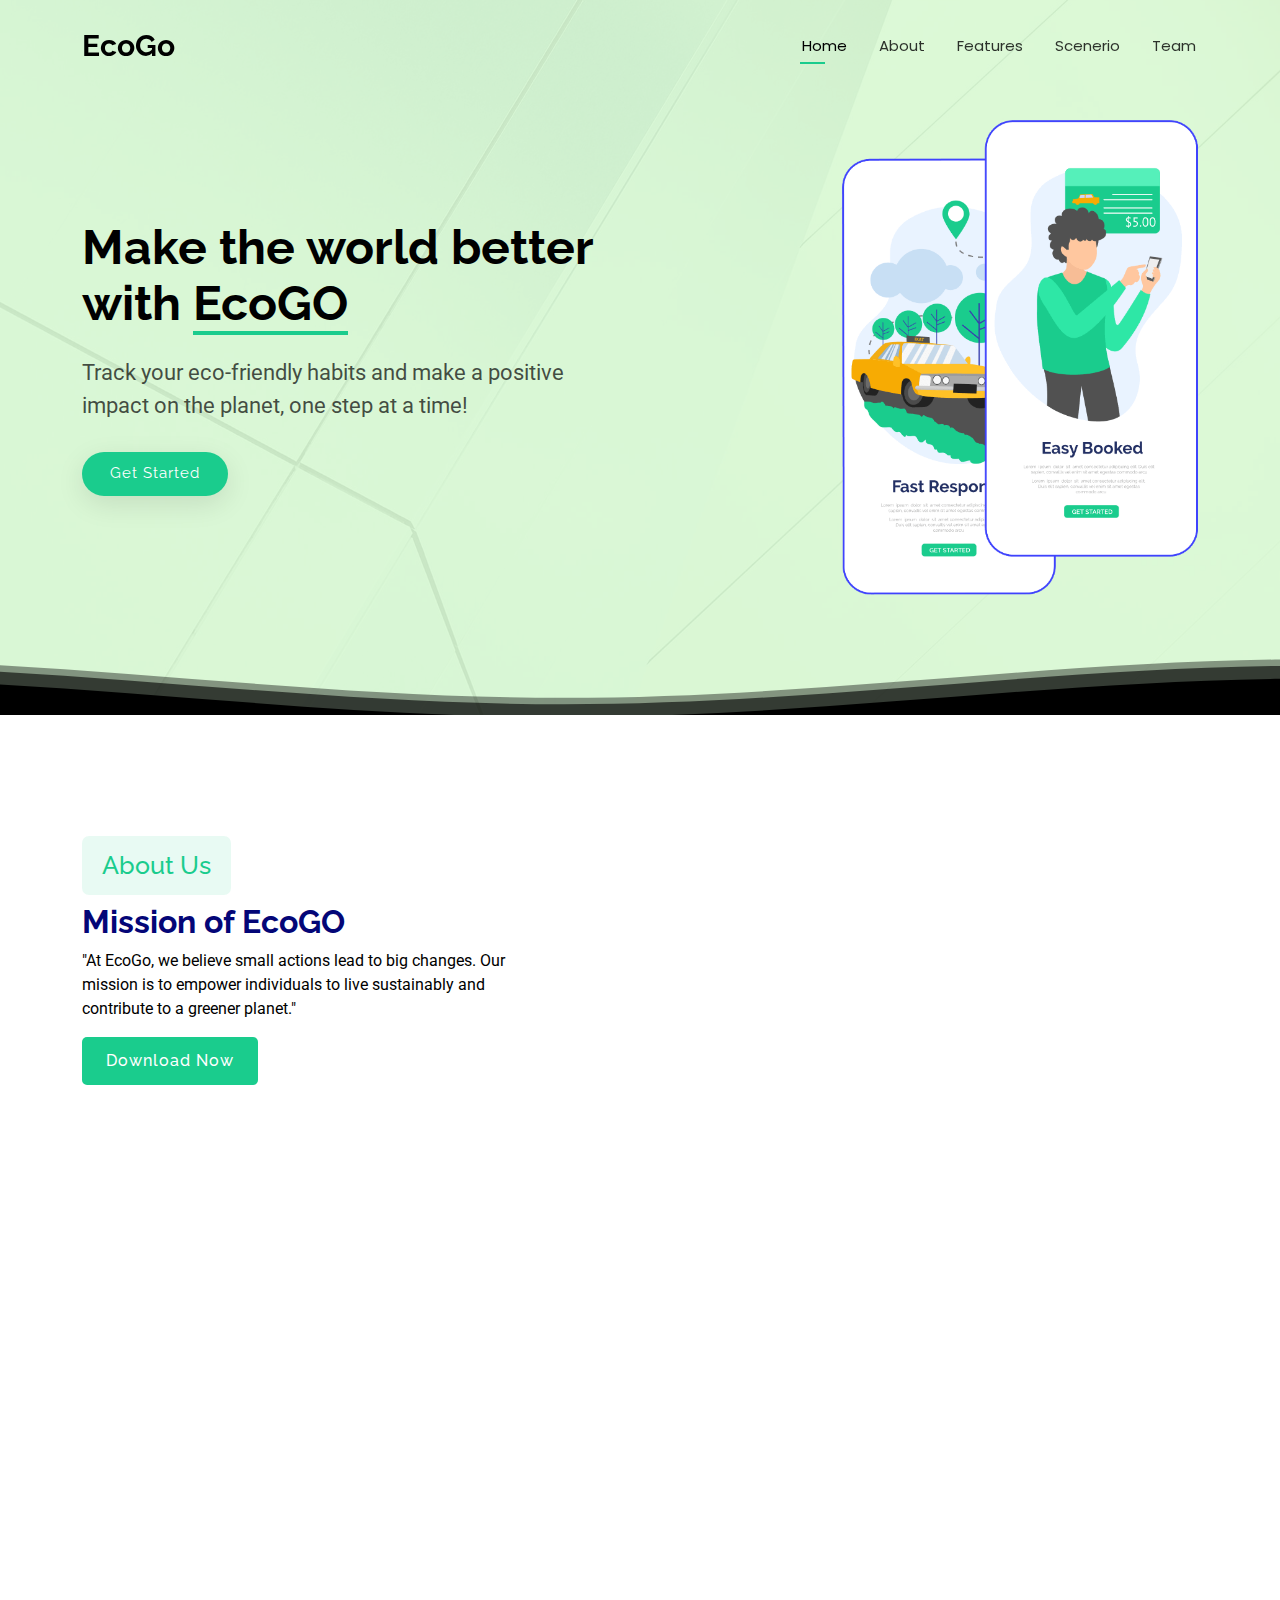
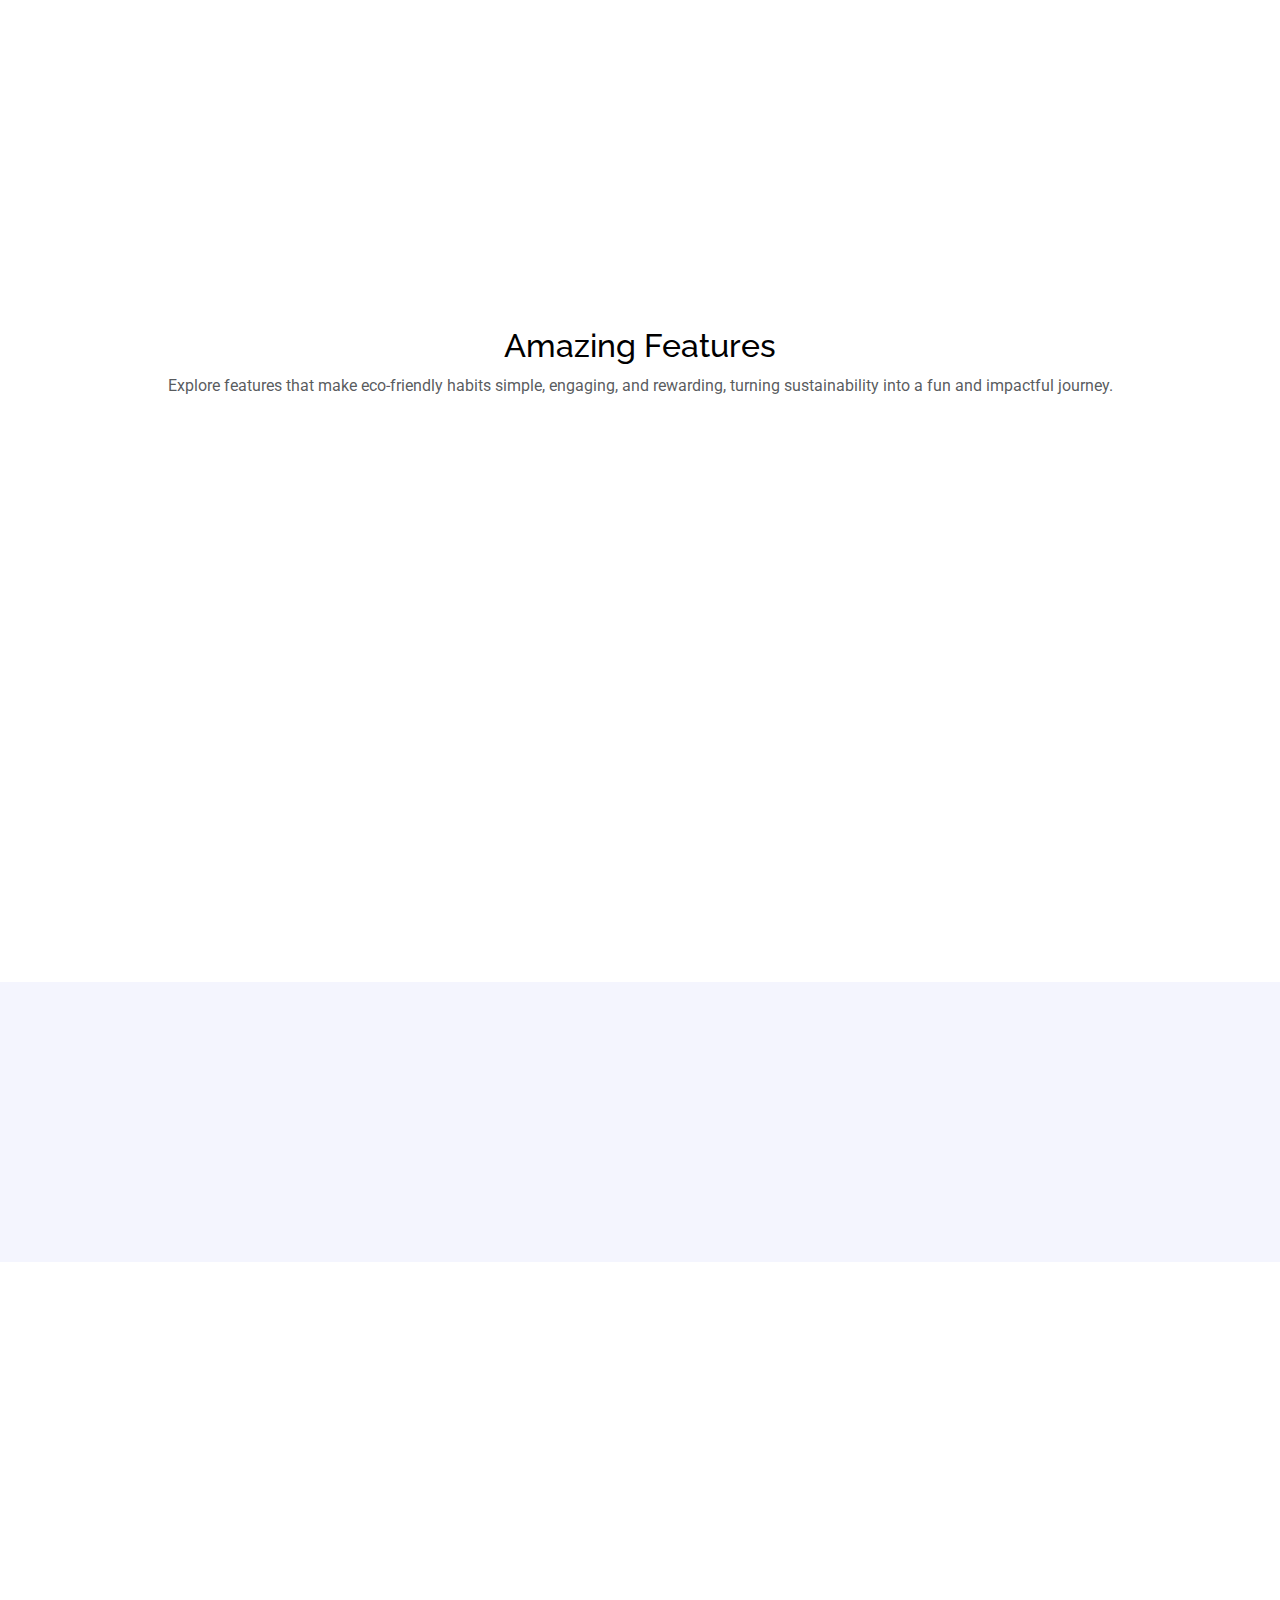
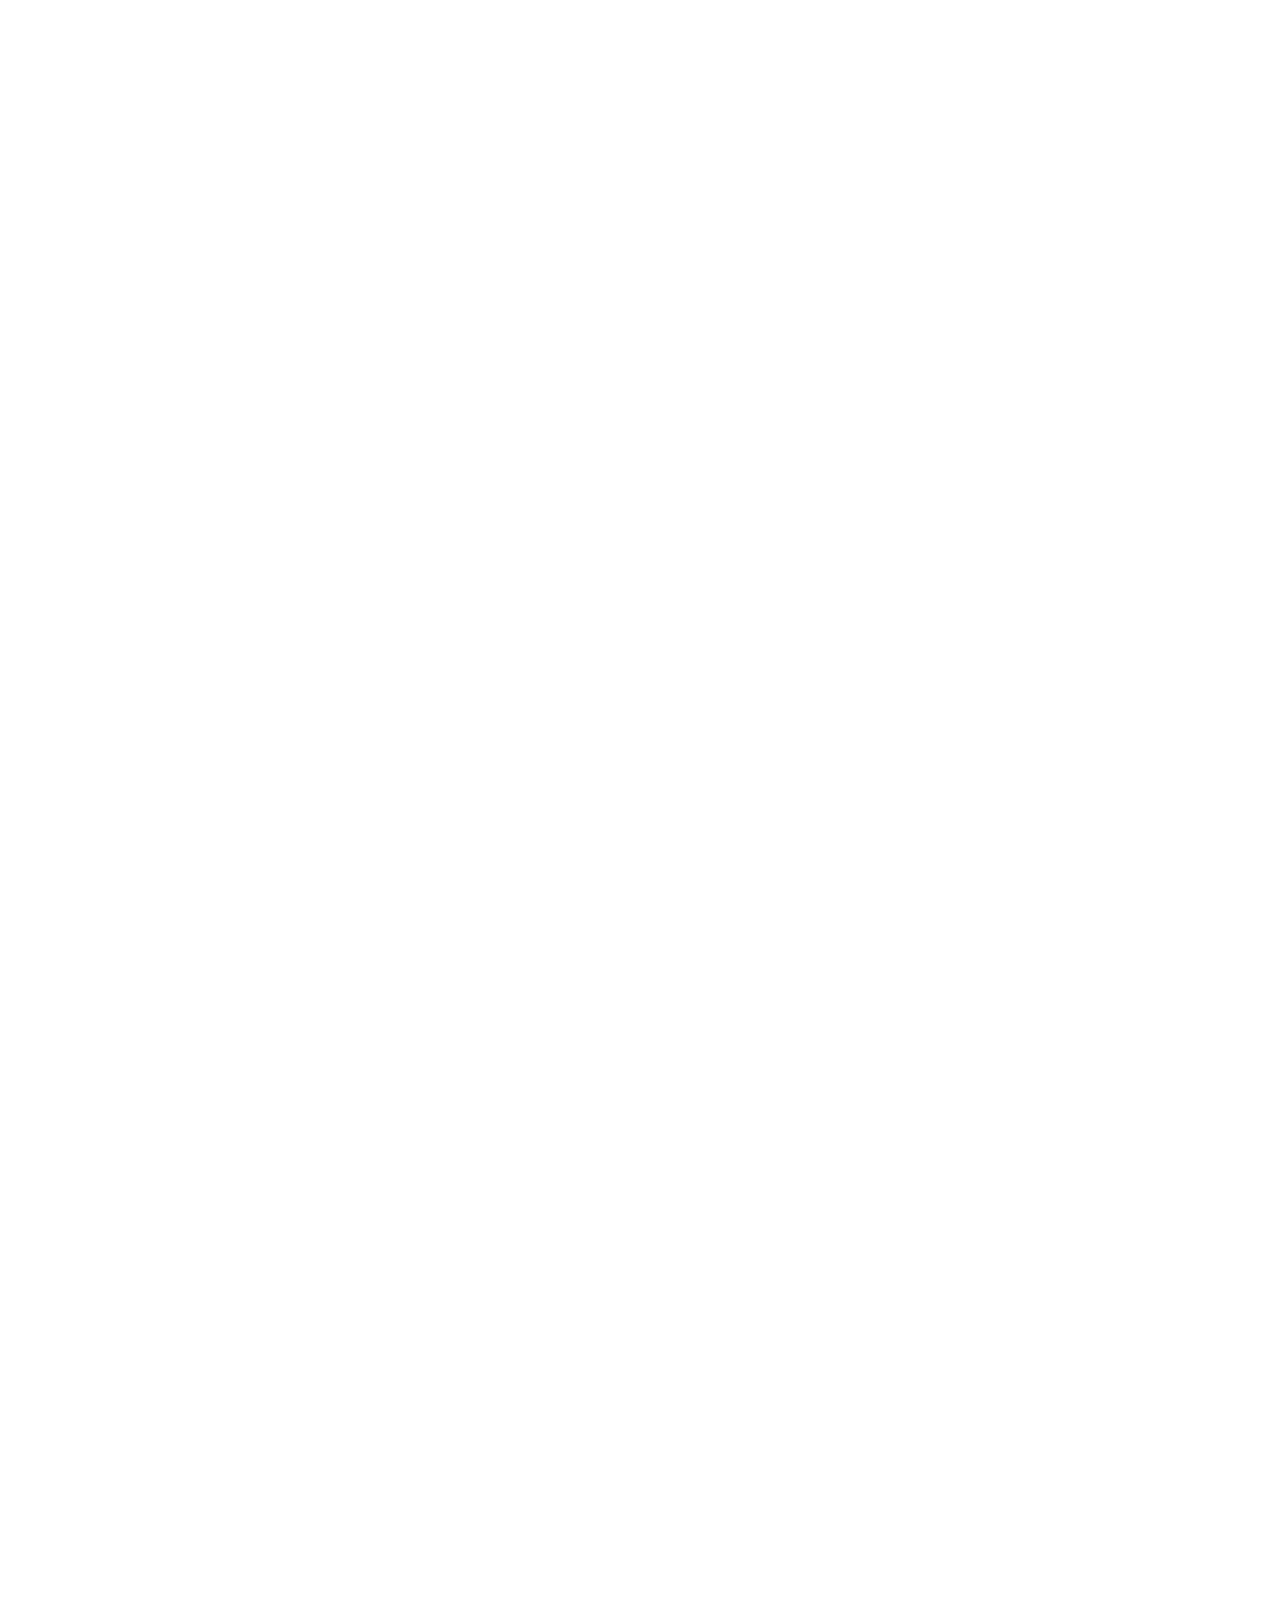
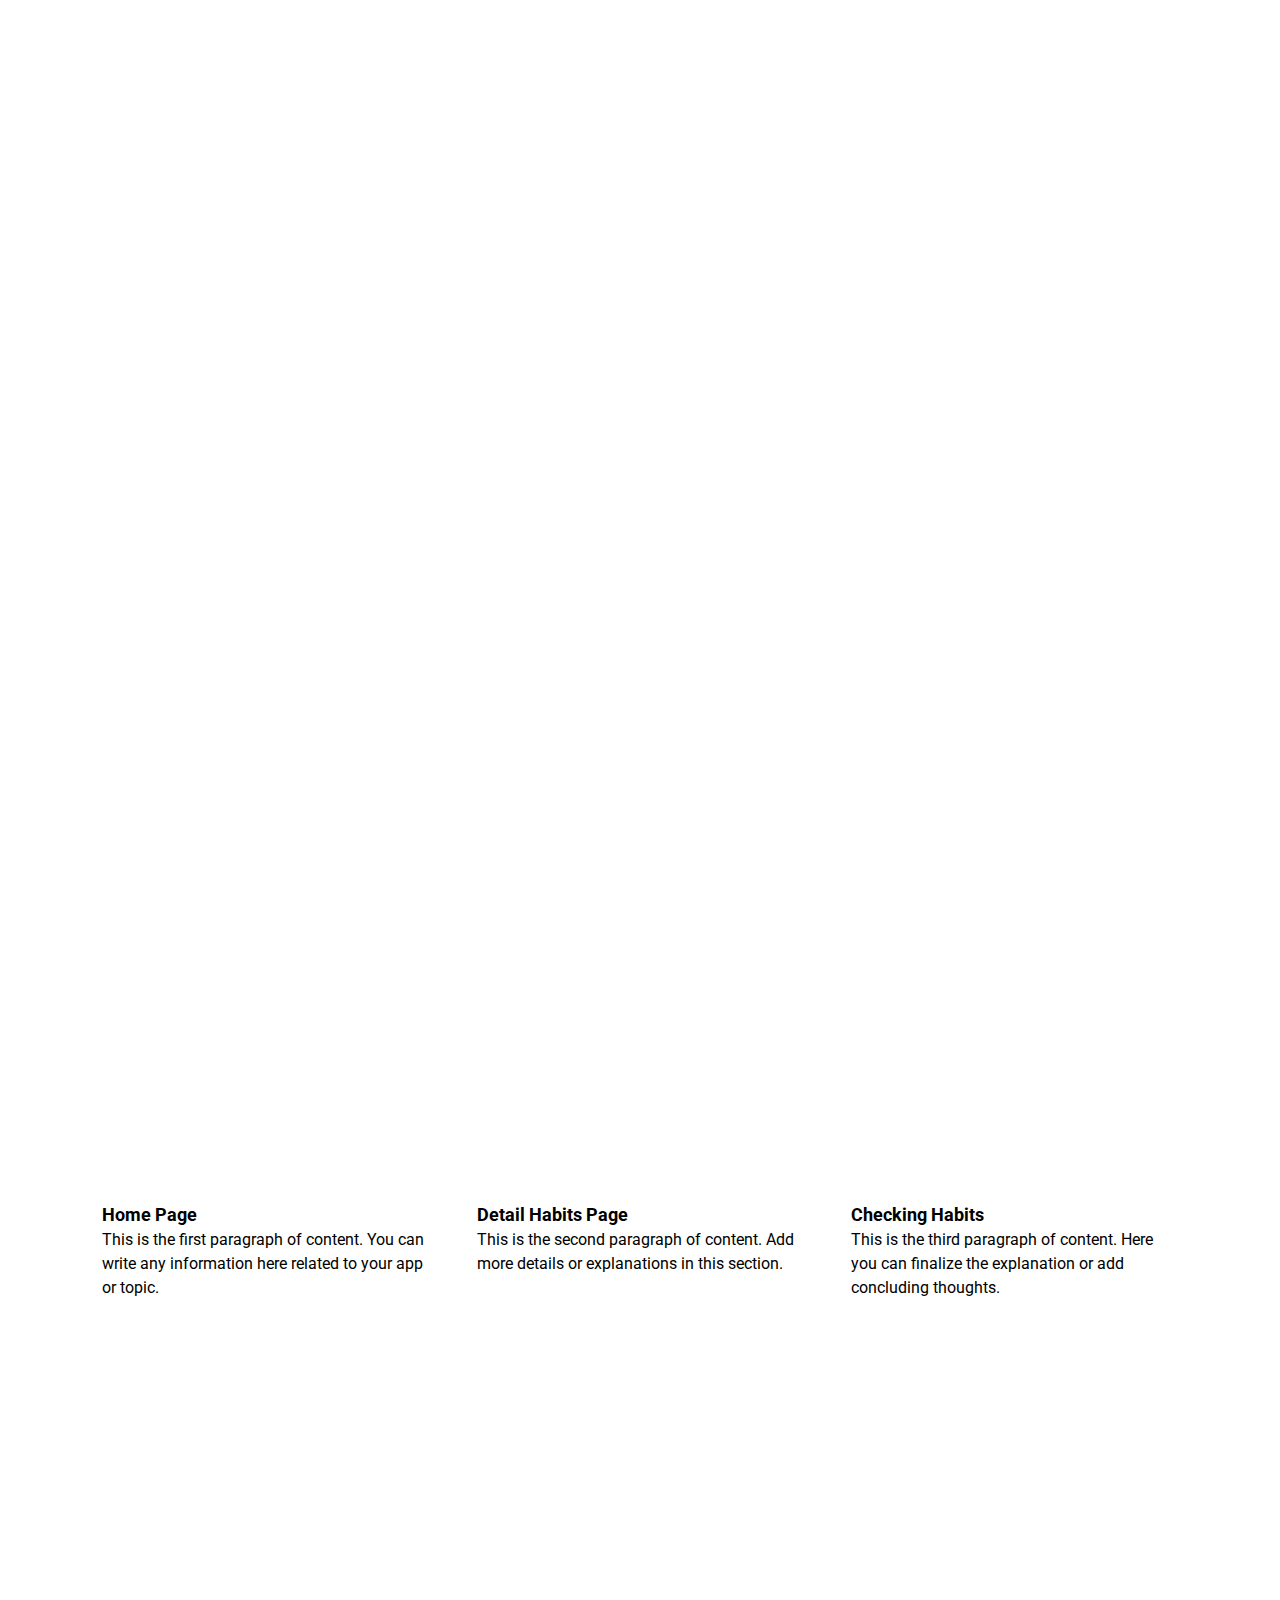
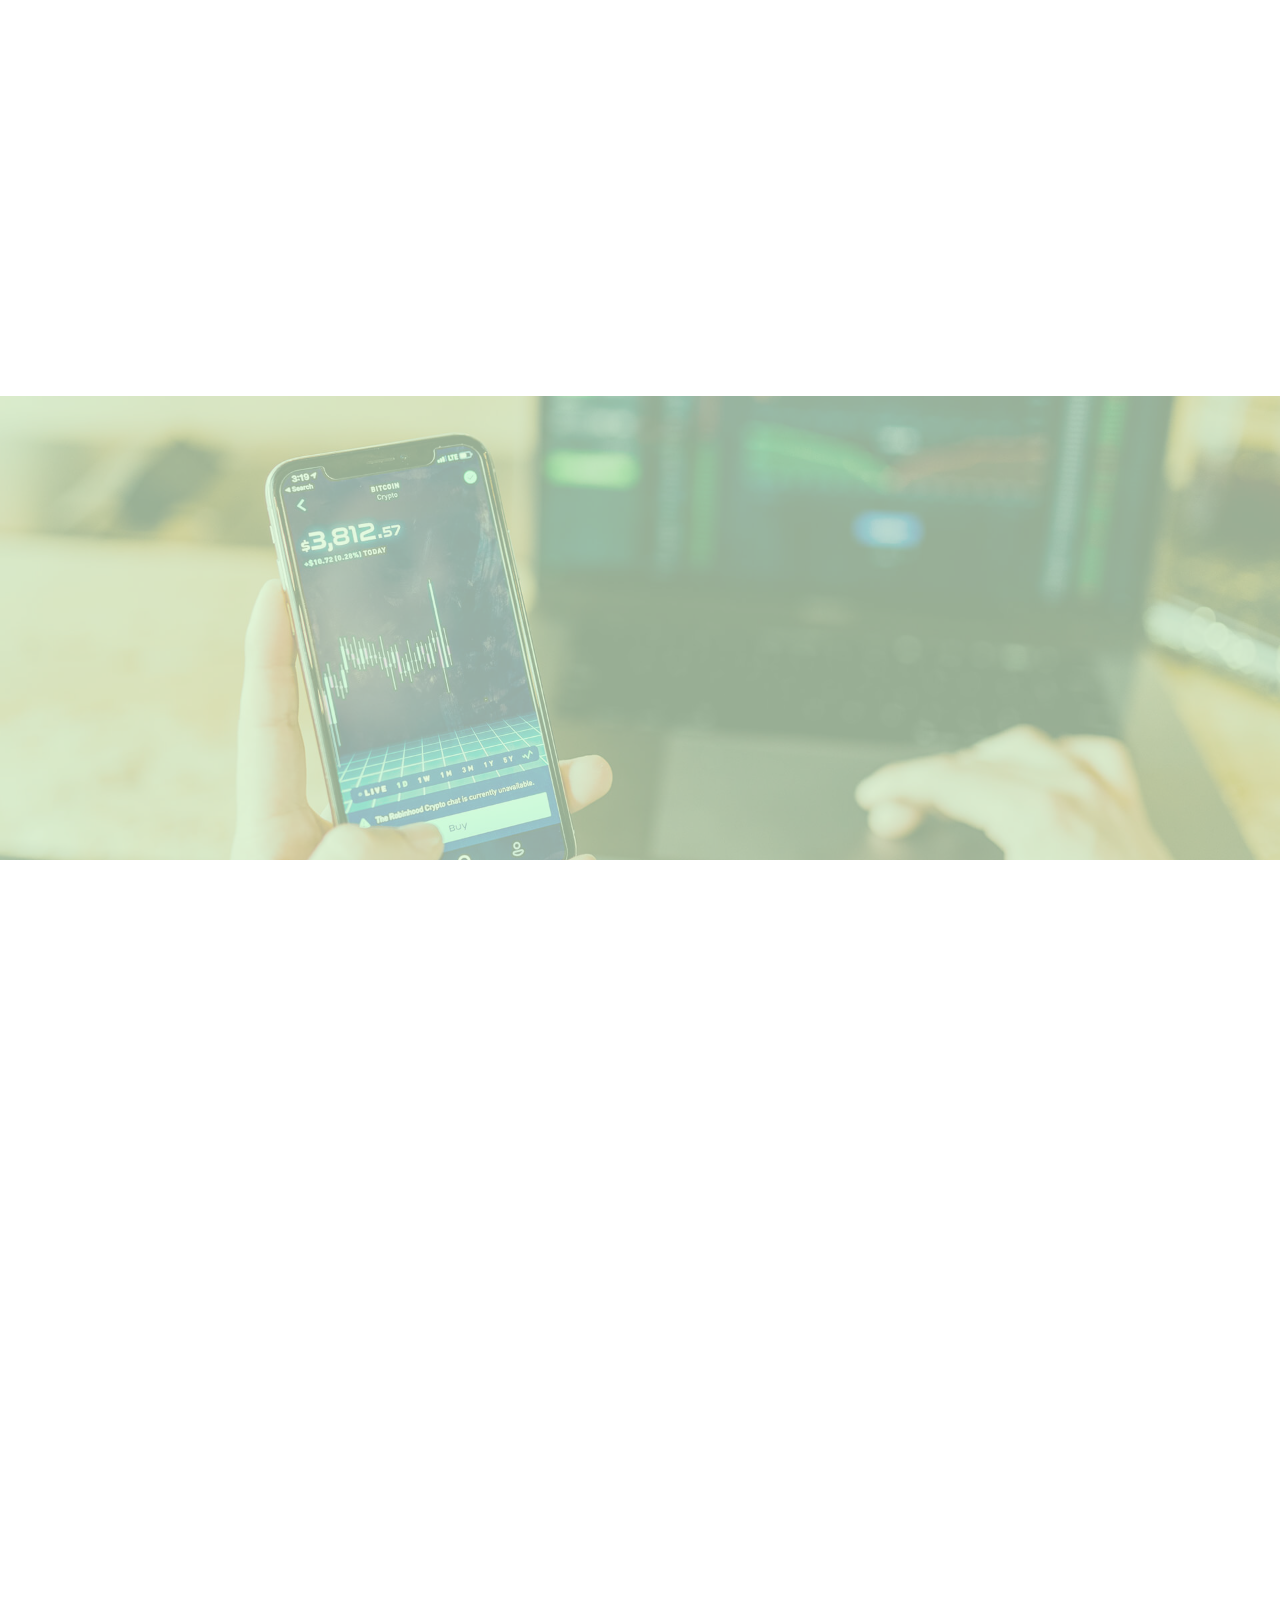
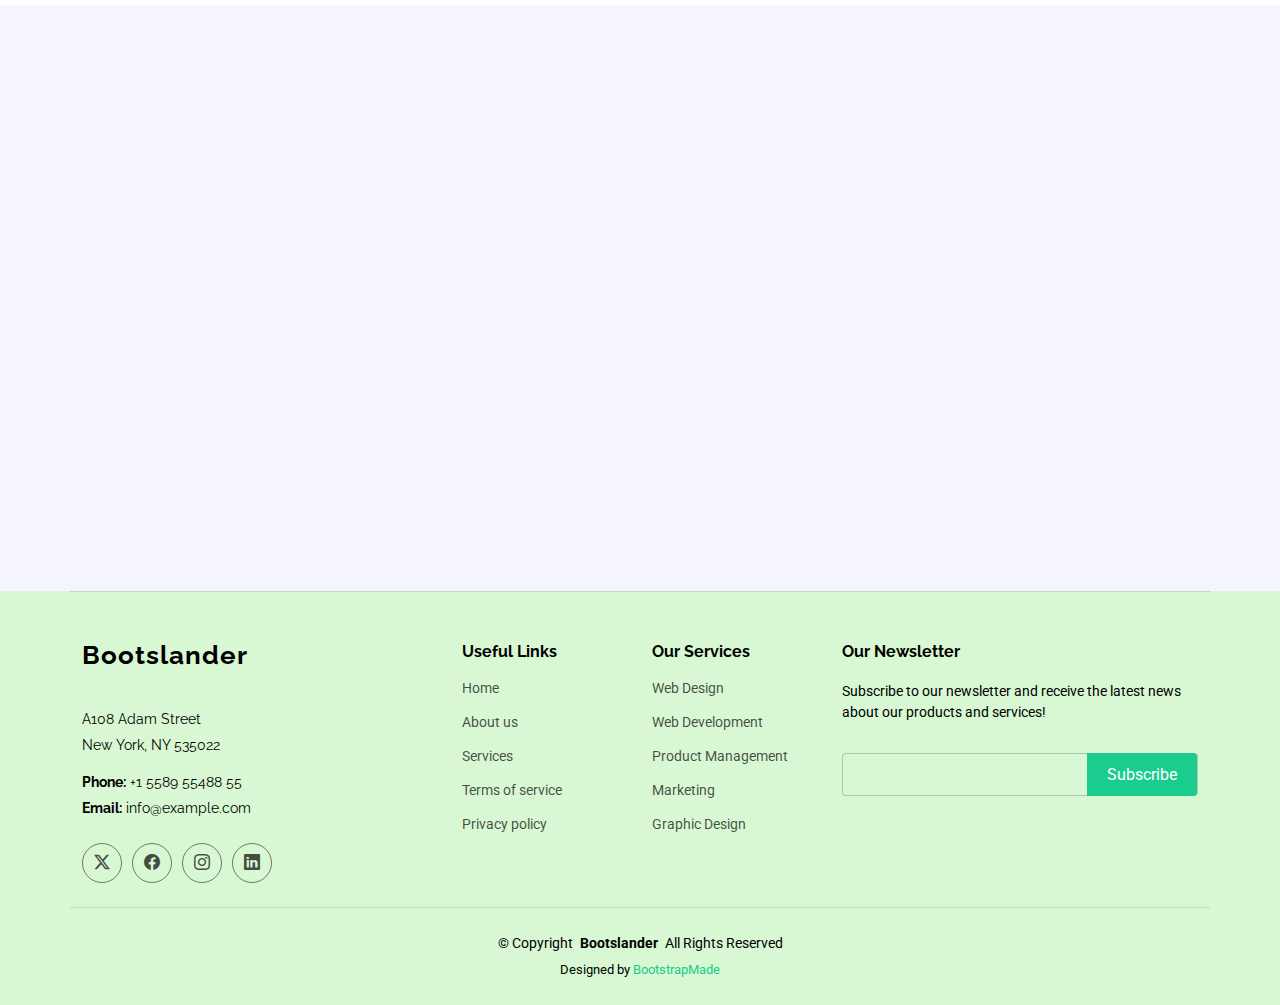
==== commit 3dce2cbf: "team" ====
--- a/index.html
+++ b/index.html
@@ -1005,7 +1005,6 @@
       </section>
       <!-- /Testimonials Section -->
 
-      <!-- Team Section -->
       <section id="team" class="team section">
         <!-- Section Title -->
         <div class="container section-title" data-aos="fade-up">
@@ -1015,11 +1014,12 @@
           </div>
         </div>
         <!-- End Section Title -->
-
+      
         <div class="container">
           <div class="row gy-5">
-            <div
-              class="col-lg-4 col-md-6"
+            <!-- Team Member 1 -->
+            <div
+              class="col-lg-3 col-md-6"
               data-aos="fade-up"
               data-aos-delay="100"
             >
@@ -1032,8 +1032,8 @@
                   />
                 </div>
                 <div class="member-info">
-                  <h4>Walter White</h4>
-                  <span>Chief Executive Officer</span>
+                  <h4>Chell Hmue May</h4>
+                  <span>UI/UX Designer</span>
                   <div class="social">
                     <a href=""><i class="bi bi-twitter-x"></i></a>
                     <a href=""><i class="bi bi-facebook"></i></a>
@@ -1044,9 +1044,10 @@
               </div>
             </div>
             <!-- End Team Member -->
-
-            <div
-              class="col-lg-4 col-md-6"
+      
+            <!-- Team Member 2 -->
+            <div
+              class="col-lg-3 col-md-6"
               data-aos="fade-up"
               data-aos-delay="200"
             >
@@ -1059,8 +1060,8 @@
                   />
                 </div>
                 <div class="member-info">
-                  <h4>Sarah Jhonson</h4>
-                  <span>Product Manager</span>
+                  <h4>Eaindray Su Pan</h4>
+                  <span>Web Developer</span>
                   <div class="social">
                     <a href=""><i class="bi bi-twitter-x"></i></a>
                     <a href=""><i class="bi bi-facebook"></i></a>
@@ -1071,9 +1072,10 @@
               </div>
             </div>
             <!-- End Team Member -->
-
-            <div
-              class="col-lg-4 col-md-6"
+      
+            <!-- Team Member 3 -->
+            <div
+              class="col-lg-3 col-md-6"
               data-aos="fade-up"
               data-aos-delay="300"
             >
@@ -1086,8 +1088,8 @@
                   />
                 </div>
                 <div class="member-info">
-                  <h4>William Anderson</h4>
-                  <span>CTO</span>
+                  <h4>Kyu Kyu Thin</h4>
+                  <span>Web Developer</span>
                   <div class="social">
                     <a href=""><i class="bi bi-twitter-x"></i></a>
                     <a href=""><i class="bi bi-facebook"></i></a>
@@ -1098,10 +1100,38 @@
               </div>
             </div>
             <!-- End Team Member -->
+      
+            <!-- Team Member 4 -->
+            <div
+              class="col-lg-3 col-md-6"
+              data-aos="fade-up"
+              data-aos-delay="400"
+            >
+              <div class="member">
+                <div class="pic">
+                  <img
+                    src="assets/img/team/Team-4.jpg"
+                    class="img-fluid"
+                    alt=""
+                  />
+                </div>
+                <div class="member-info">
+                  <h4>Hsu Myat Thwe</h4>
+                  <span>UI/UX Designer</span>
+                  <div class="social">
+                    <a href=""><i class="bi bi-twitter-x"></i></a>
+                    <a href=""><i class="bi bi-facebook"></i></a>
+                    <a href=""><i class="bi bi-instagram"></i></a>
+                    <a href=""><i class="bi bi-linkedin"></i></a>
+                  </div>
+                </div>
+              </div>
+            </div>
+            <!-- End Team Member -->
           </div>
         </div>
       </section>
-      <!-- /Team Section -->
+      
 
       <!-- Faq Section -->
       <section id="faq" class="faq section light-background">
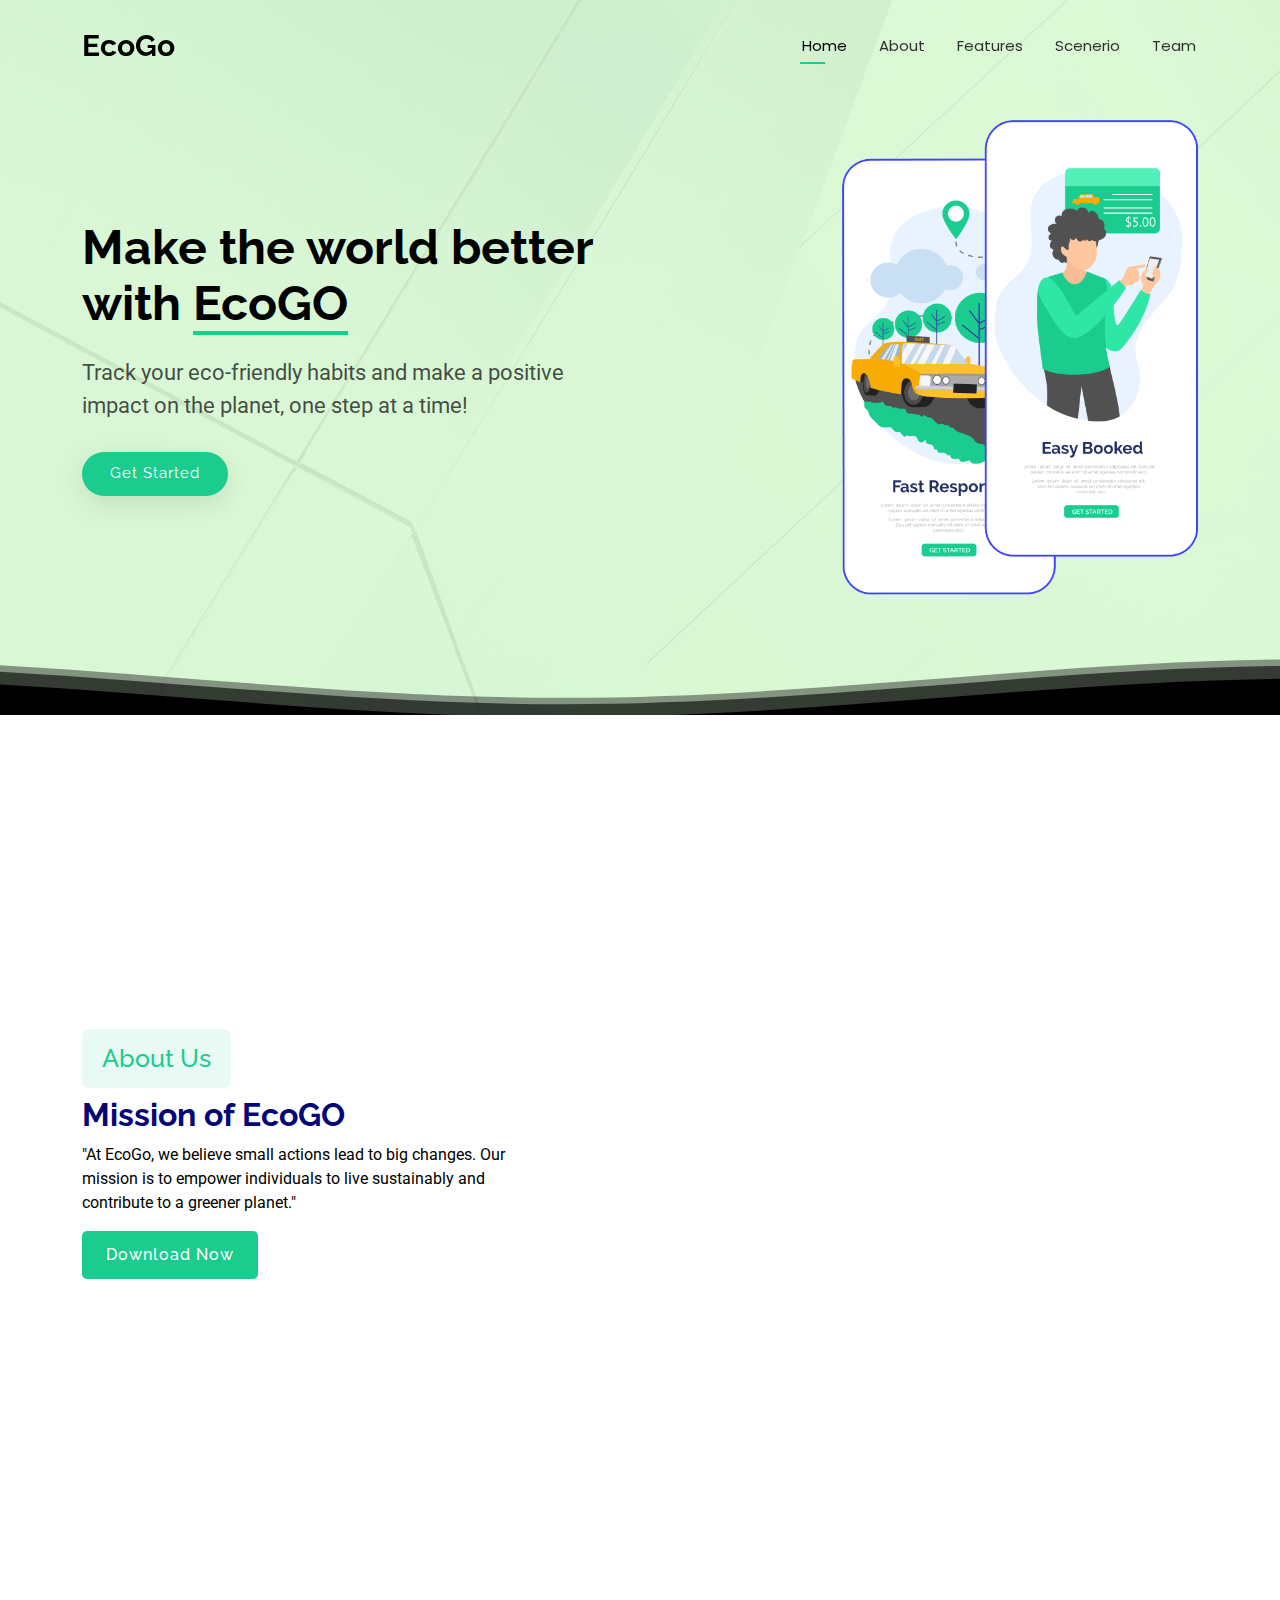
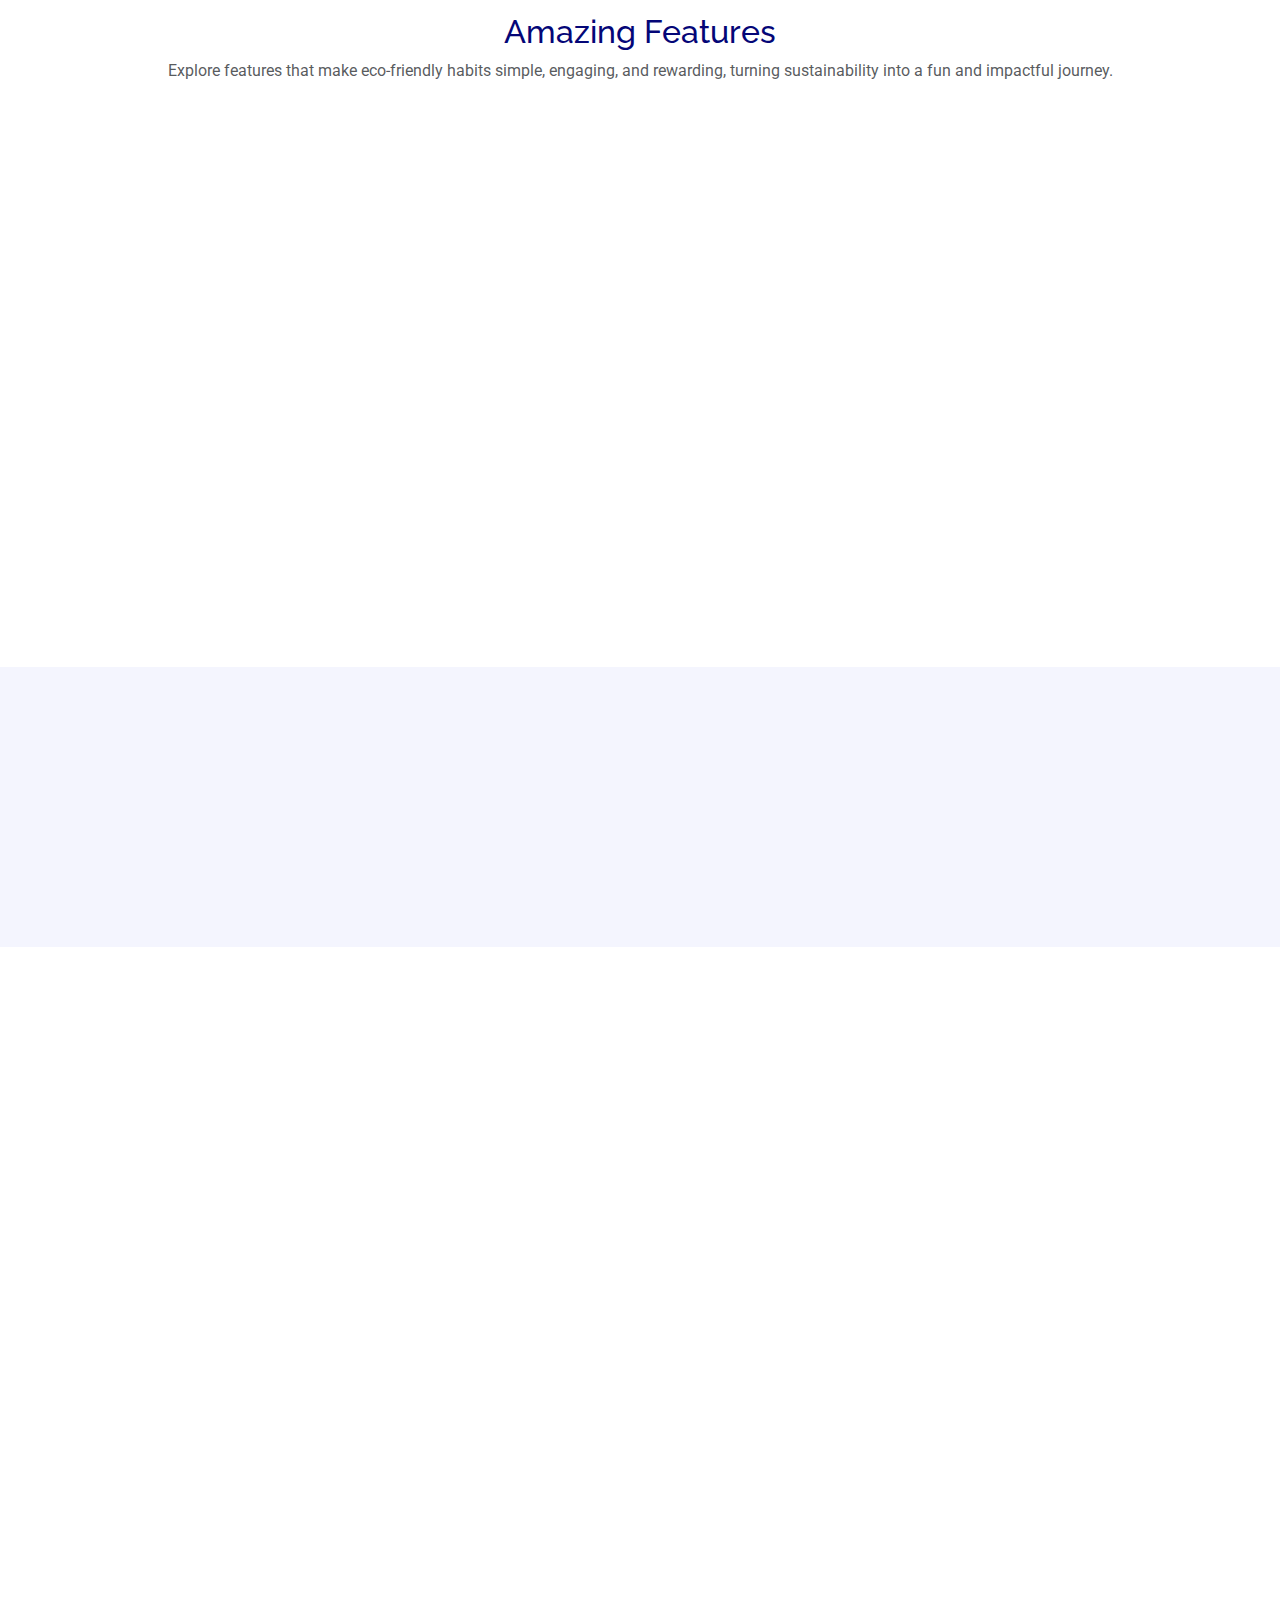
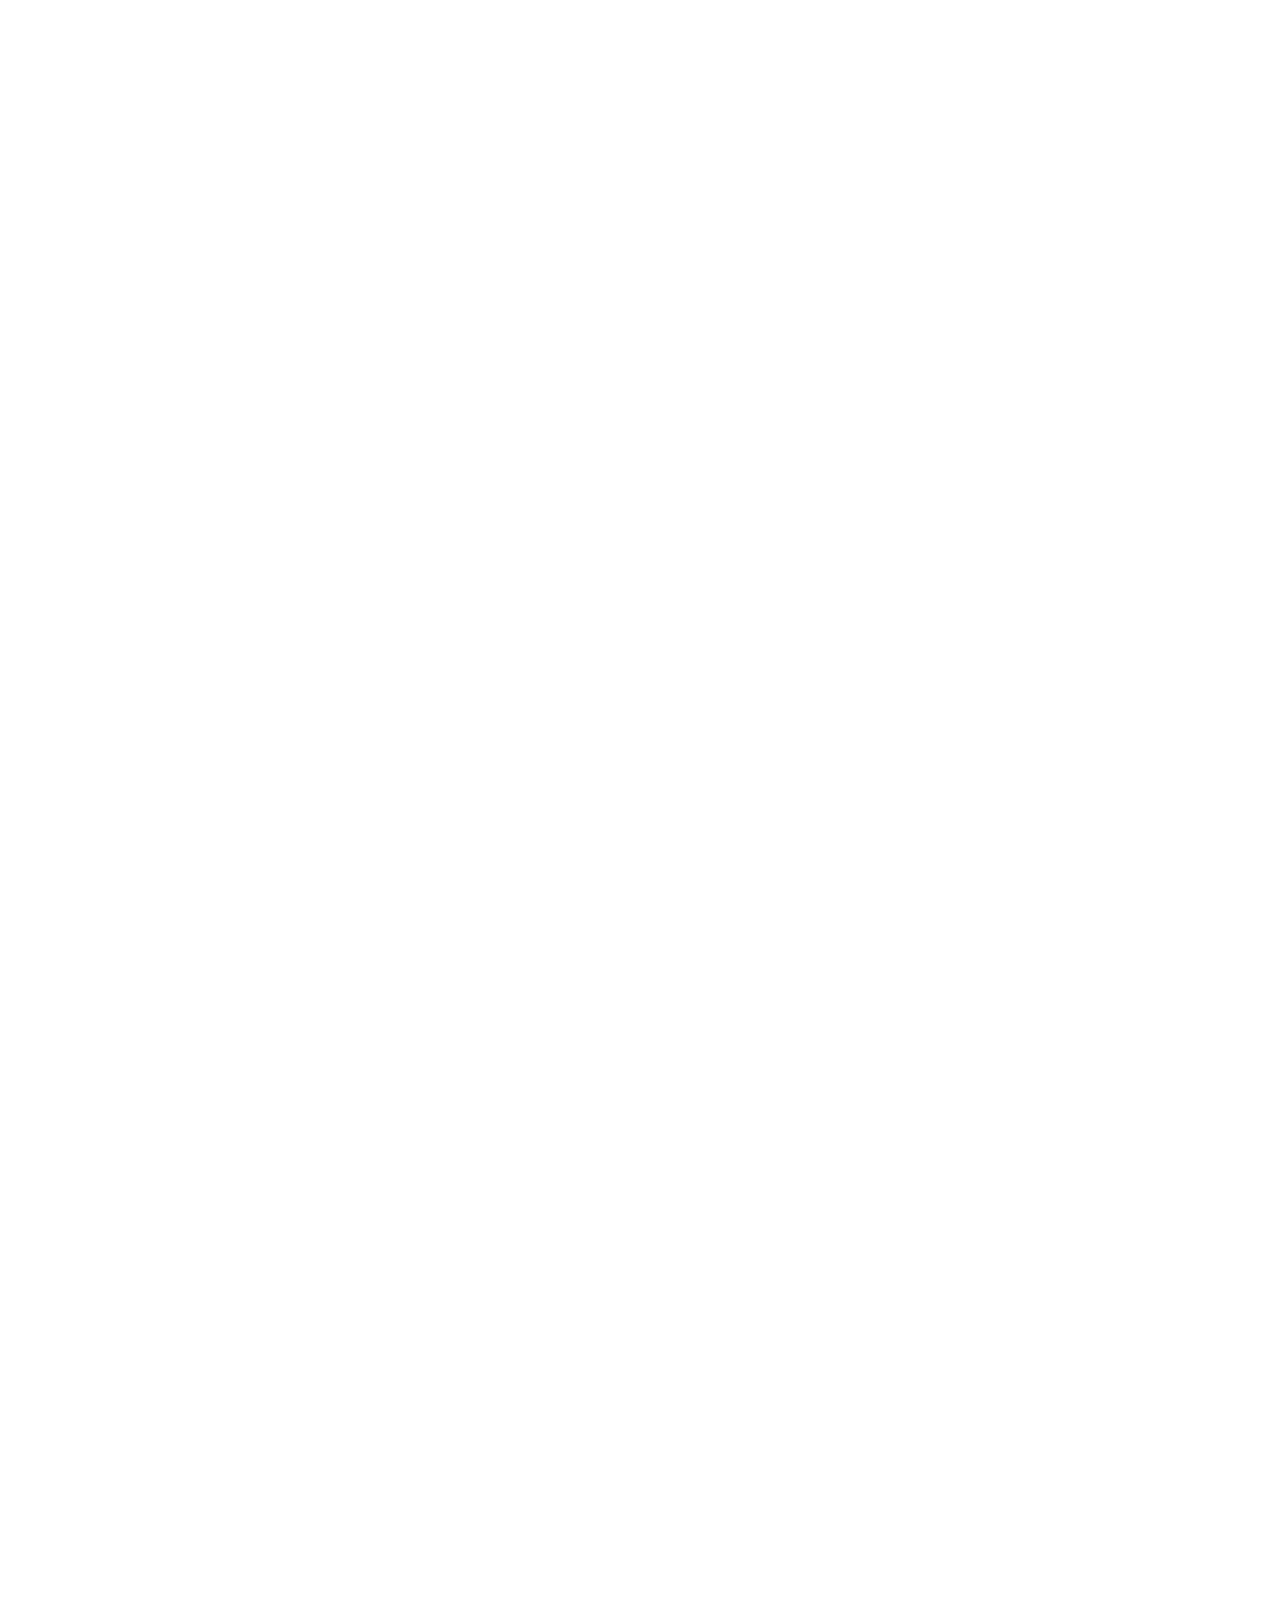
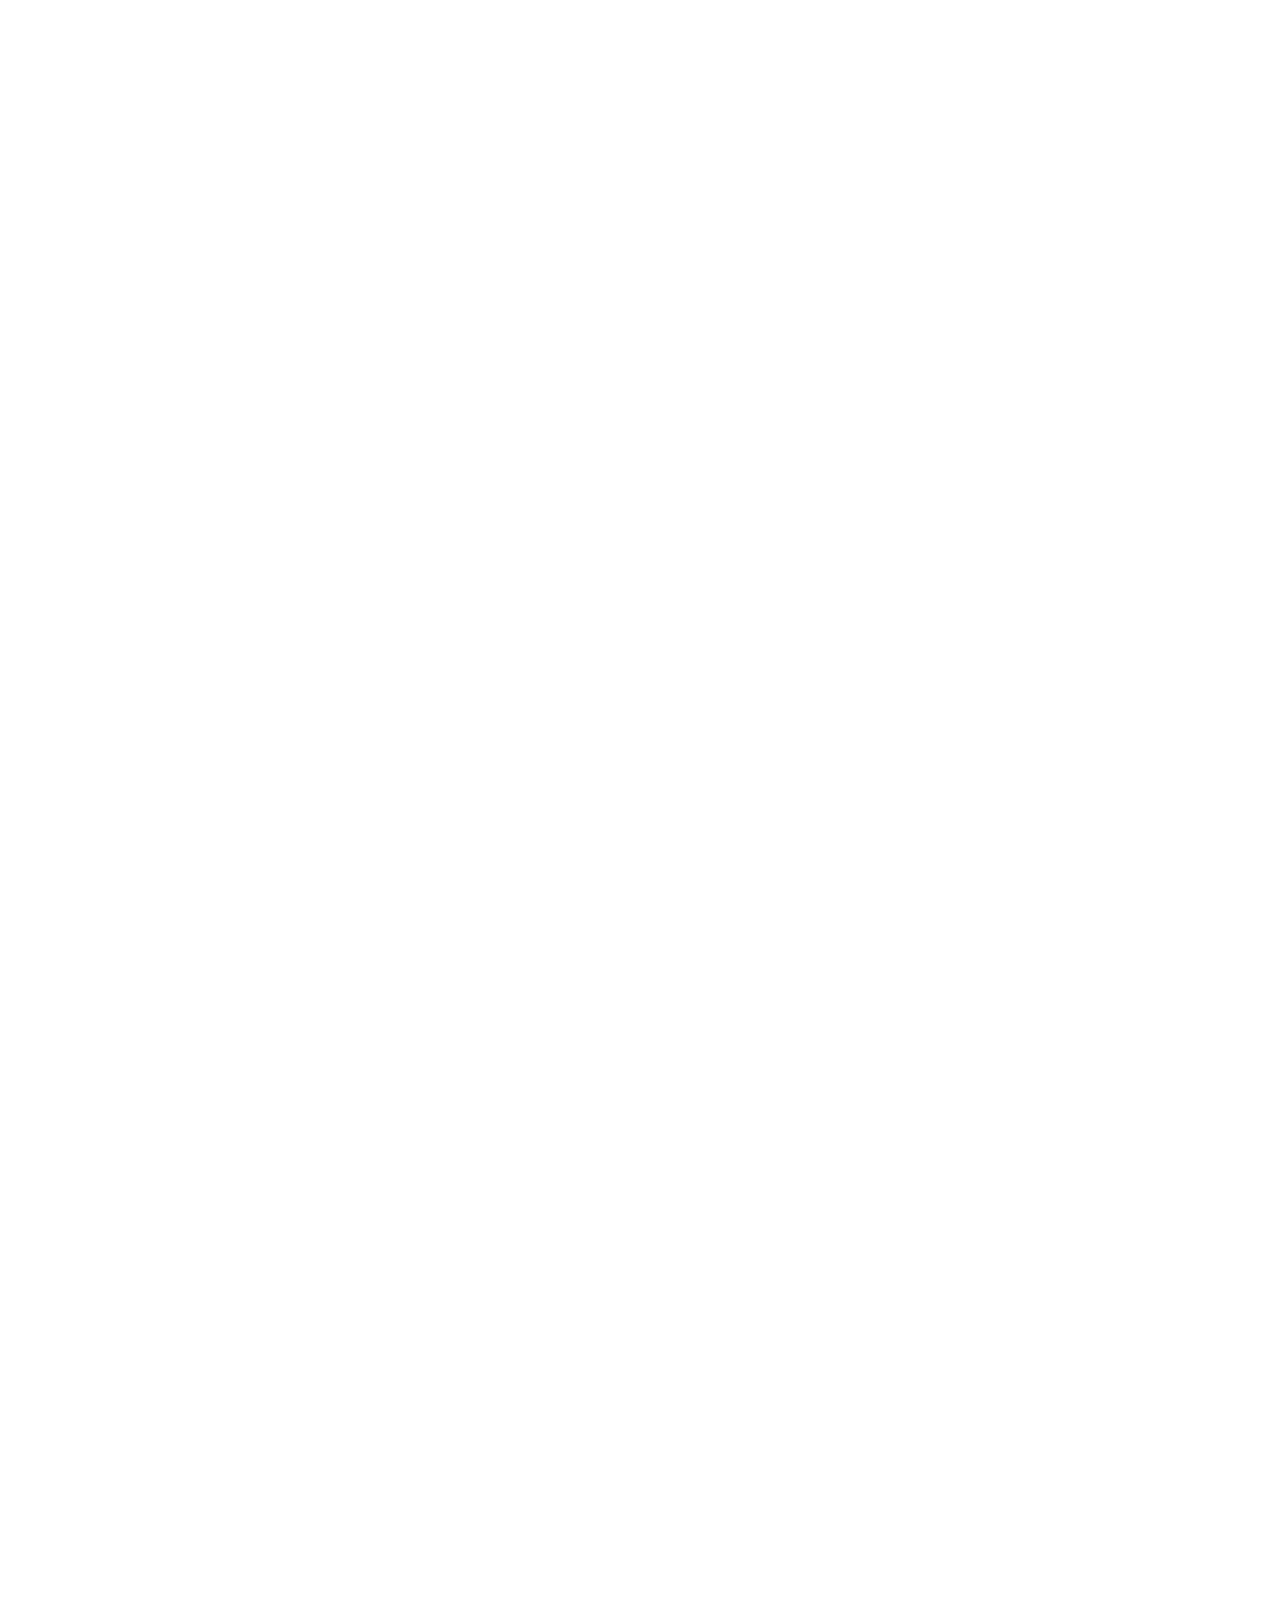
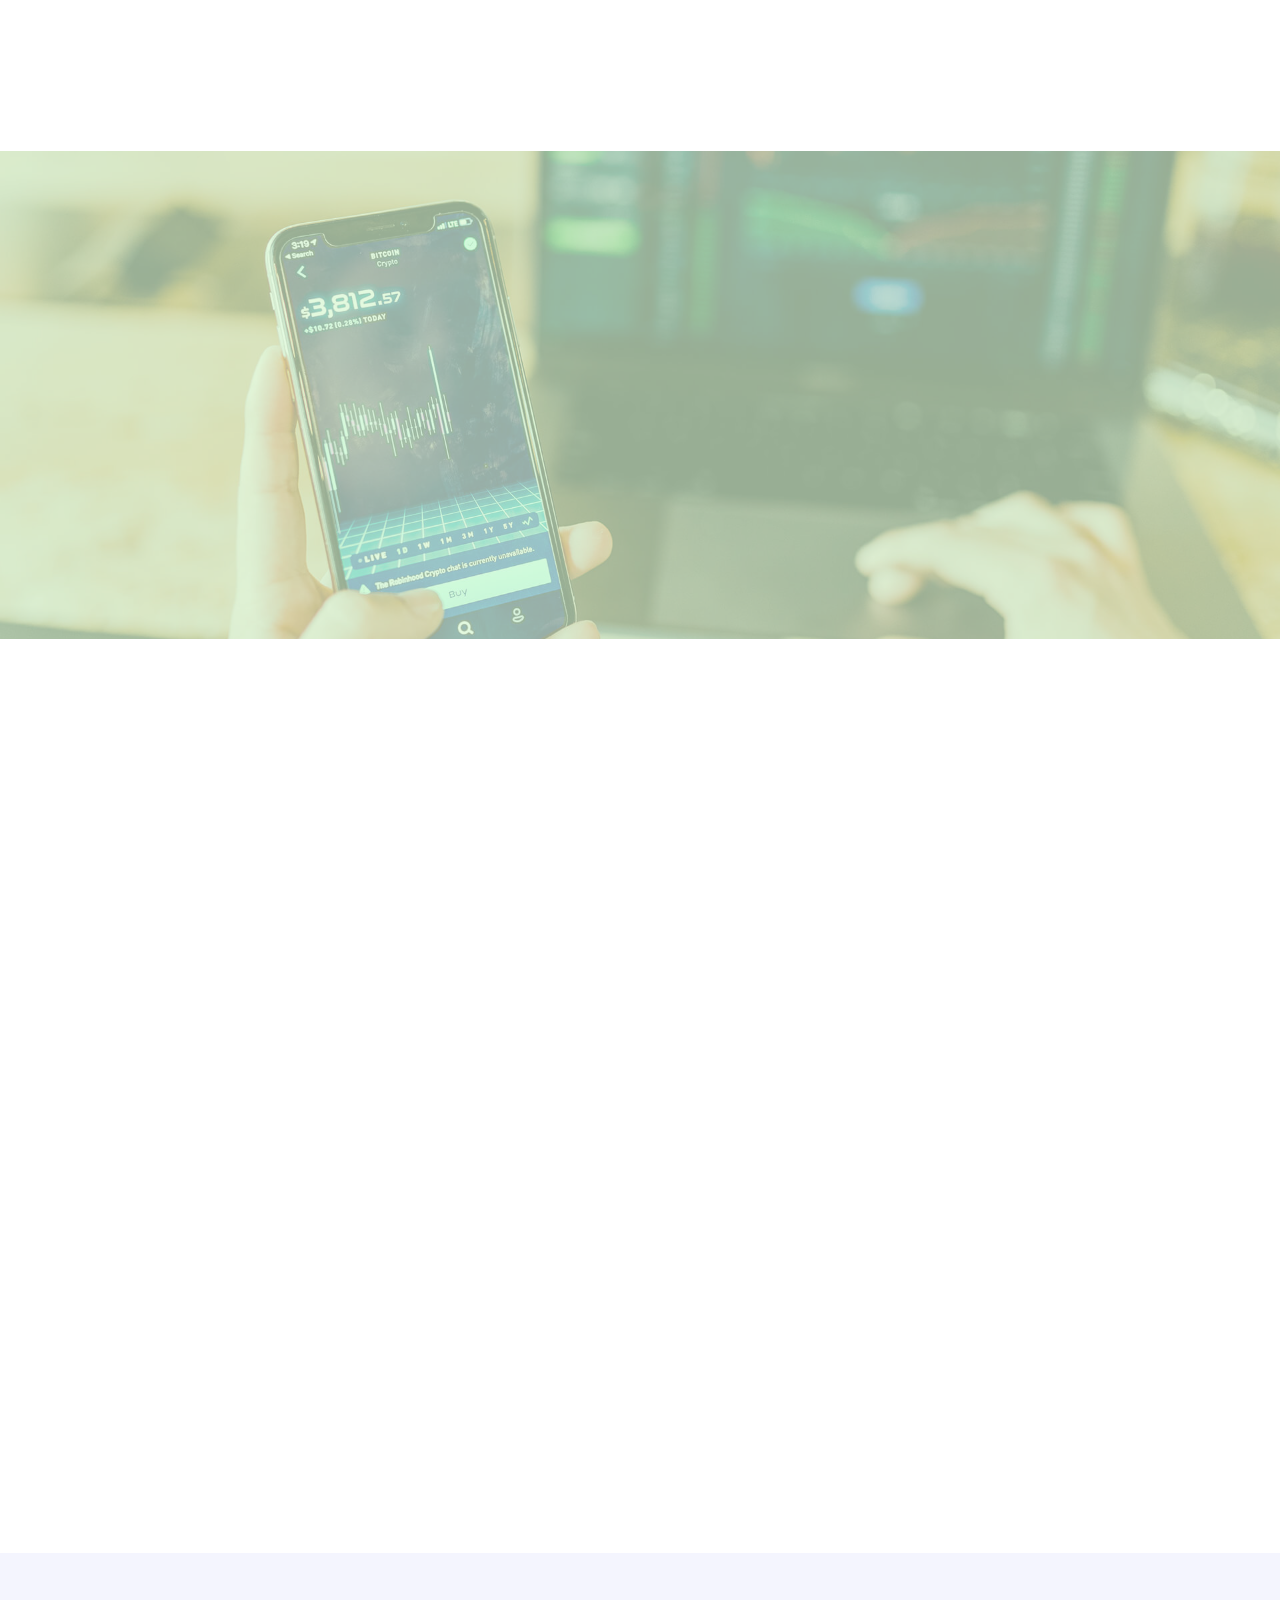
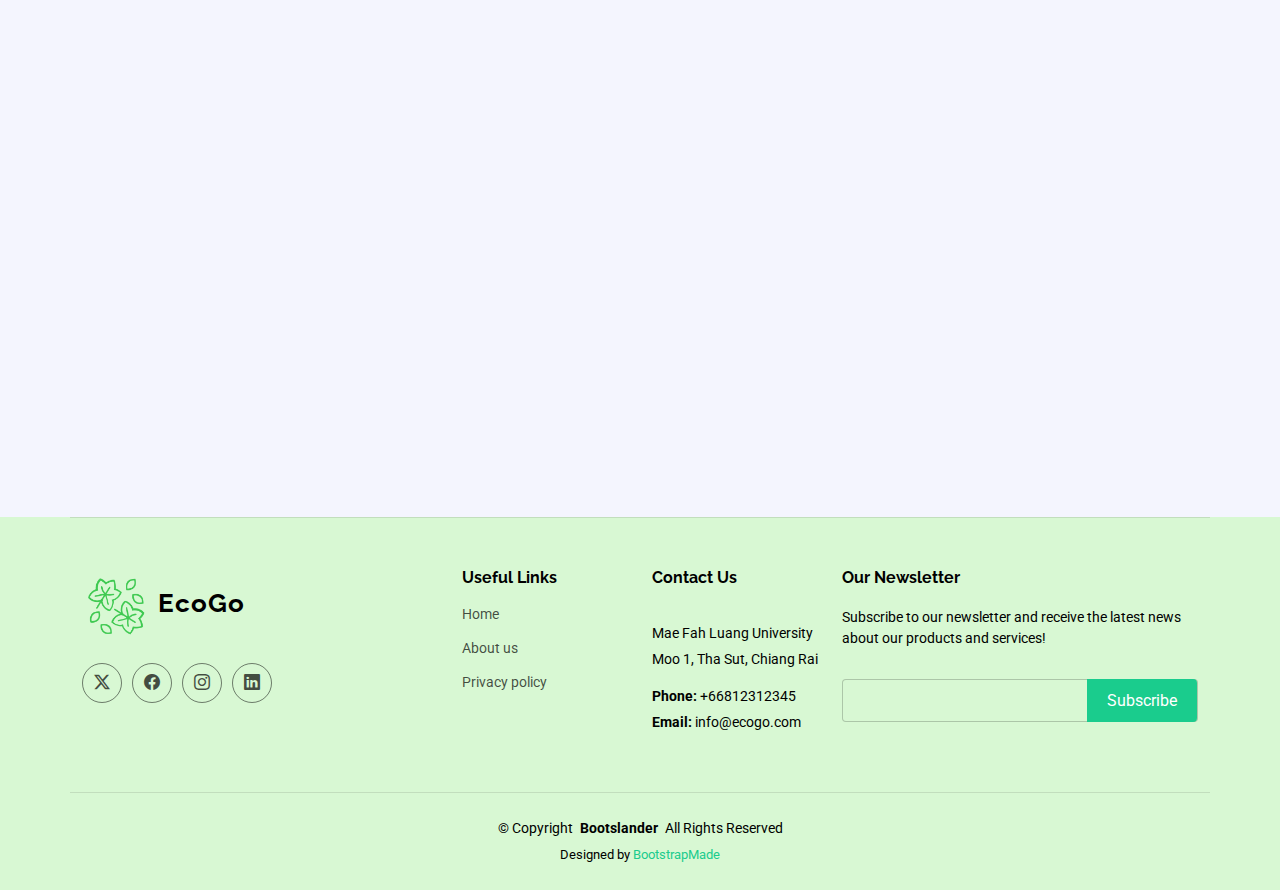
==== commit 09cbc3f1: "FAQ & Footer" ====
--- a/index.html
+++ b/index.html
@@ -155,35 +155,53 @@
               <a href="#" class="read-more"><span>Download Now</span></a>
             </div>
 
-              <div class="col-md-6" data-aos="fade-up" data-aos-delay="200">
-                <div class="icon-box">
-                  <i class="fa-solid fa-lightbulb"></i>
-                  <h3>How It Started</h3>
-                  <p>EcoGo was born from a simple idea: what if everyone could easily track their habits and see how they’re helping the environment?</p>
-                </div>
-              </div> <!-- End Icon Box -->
-
-              <div class="col-md-6" data-aos="fade-up" data-aos-delay="300">
-                <div class="icon-box">
-                  <i class="fa-solid fa-list-check"></i>
-                  <h3>What We Do</h3>
-                  <p>We help you track habits in areas like energy conservation, sustainable shopping, recycling, and more to create a meaningful environmental impact.</p>
-                </div>
-              </div> <!-- End Icon Box -->
-
-              <div class="col-md-6" data-aos="fade-up" data-aos-delay="400">
-                <div class="icon-box">
-                  <i class="fa-solid fa-earth-americas"></i>
-                  <h3>Our Vision</h3>
-                  <p>We envision a world where eco-friendly choices are second nature to everyone. EcoGo aims to make sustainability simple, accessible, and rewarding.</p>
-                </div>
-              </div> <!-- End Icon Box -->
-
-              <div class="col-md-6" data-aos="fade-up" data-aos-delay="500">
-                <div class="icon-box">
-                  <i class="fa-solid fa-bullhorn"></i>
-                  <h3>Call To Action</h3>
-                  <p>Join us on this journey to reduce waste, conserve resources, and create a greener future for generations to come.</p>
+            <div class="col-xl-7">
+              <div class="row gy-4 icon-boxes">
+                <div class="col-md-6" data-aos="fade-up" data-aos-delay="200">
+                  <div class="icon-box">
+                    <i class="fa-solid fa-lightbulb"></i>
+                    <h3>How It Started</h3>
+                    <p>
+                      Magni repellendus vel ullam hic officia accusantium ipsa
+                      dolor omnis dolor voluptatem
+                    </p>
+                  </div>
+                </div>
+                <!-- End Icon Box -->
+
+                <div class="col-md-6" data-aos="fade-up" data-aos-delay="300">
+                  <div class="icon-box">
+                    <i class="fa-solid fa-list-check"></i>
+                    <h3>What We Do</h3>
+                    <p>
+                      Autem saepe animi et aut aspernatur culpa facere. Rerum
+                      saepe rerum voluptates quia
+                    </p>
+                  </div>
+                </div>
+                <!-- End Icon Box -->
+
+                <div class="col-md-6" data-aos="fade-up" data-aos-delay="400">
+                  <div class="icon-box">
+                    <i class="fa-solid fa-earth-americas"></i>
+                    <h3>Our Vision</h3>
+                    <p>
+                      Omnis perferendis molestias culpa sed. Recusandae quas
+                      possimus. Quod consequatur corrupti
+                    </p>
+                  </div>
+                </div>
+                <!-- End Icon Box -->
+
+                <div class="col-md-6" data-aos="fade-up" data-aos-delay="500">
+                  <div class="icon-box">
+                    <i class="fa-solid fa-bullhorn"></i>
+                    <h3>Call To Action</h3>
+                    <p>
+                      Sint et dolor voluptas minus possimus nostrum. Reiciendis
+                      commodi eligendi omnis quideme lorenda
+                    </p>
+                  </div>
                 </div>
                 <!-- End Icon Box -->
               </div>
@@ -197,7 +215,7 @@
       <section id="features" class="features section">
         <div class="container">
           <div class="text-center mb-5">
-            <h2 style="color: #000">Amazing Features</h2>
+            <h2>Amazing Features</h2>
             <p class="text-muted">
               Explore features that make eco-friendly habits simple, engaging,
               and rewarding, turning sustainability into a fun and impactful
@@ -639,100 +657,69 @@
       </section>
       <!-- /Details Section -->
 
-    <!-- Gallery Section -->
-    <section id="gallery" class="gallery section">
-
-      <!-- Section Title -->
-      <div class="container section-title" data-aos="fade-up">
-        <h2>Scenerio</h2>
-        <div><span>How to use</span> <span class="description-title">EcoGo</span></div>
-      </div><!-- End Section Title -->
-
-      <div class="container">
-        <div class="row g-2"> <!-- Use g-5 for some spacing between columns -->
-  
-          <div class="col-lg-4 col-md-6"> <!-- Adjust column size for better spacing -->
-            <div class="gallery-item" >
-              <span style="display: block; font-weight: bold; font-size: 18px;">Home Page</span>
-              <p>This is the first paragraph of content. You can write any information here related to your app or topic.</p>
-            </div>
-          </div><!-- End Gallery Item -->
-        
-          <div class="col-lg-4 col-md-6"> <!-- Adjust column size for better spacing -->
-            <div class="gallery-item">
-              <span style="display: block; font-weight: bold; font-size: 18px;">Detail Habits Page</span>
-              <p>This is the second paragraph of content. Add more details or explanations in this section.</p>
-            </div>
-          </div><!-- End Gallery Item -->
-        
-          <div class="col-lg-4 col-md-6"> <!-- Adjust column size for better spacing -->
-            <div class="gallery-item">
-              <span style="display: block; font-weight: bold; font-size: 18px;">Checking Habits</span>
-              <p>This is the third paragraph of content. Here you can finalize the explanation or add concluding thoughts.</p>
-            </div>
-          </div><!-- End Gallery Item -->
-        
+      <!-- Gallery Section -->
+      <section id="gallery" class="gallery section">
+        <!-- Section Title -->
+        <div class="container section-title" data-aos="fade-up">
+          <h2>Scenerio</h2>
+          <div>
+            <span>How to use</span> <span class="description-title">EcoGo</span>
+          </div>
         </div>
-      </div>
-
-      
-
-      <div class="container" data-aos="fade-up" data-aos-delay="100">
-
-        <div class="row g-2"> <!-- Use g-3 for some spacing between columns -->
-          <div class="col-lg-4 col-md-6"> <!-- Adjust column size for better spacing -->
-            <div class="gallery-item">
-              <a href="assets/img/gallery/Home.png" class="glightbox" data-gallery="images-gallery">
-                <img src="assets/img/gallery/Home.png" alt="" style="width: 250px; height: auto; border-radius: 8px;">
-              </a>
-            </div>
-          </div><!-- End Gallery Item -->
-        
-          <div class="col-lg-4 col-md-6"> <!-- Adjust column size for better spacing -->
-            <div class="gallery-item">
-              <a href="assets/img/gallery/Energy.png" class="glightbox" data-gallery="images-gallery">
-                <img src="assets/img/gallery/Energy.png" alt="" style="width: 250px; height: auto; border-radius: 8px;">
-              </a>
-            </div>
-          </div><!-- End Gallery Item -->
-
-        
-          <div class="col-lg-4 col-md-6"> <!-- Adjust column size for better spacing -->
-            <div class="gallery-item">
-              
-              <a href="assets/img/gallery/Checked.png" class="glightbox" data-gallery="images-gallery">
-                <img src="assets/img/gallery/Checked.png" alt="" style="width: 250px; height: auto; border-radius: 8px;">
-              </a>
-            </div>
-          </div><!-- End Gallery Item -->
-        
-        </div>
-        
-
-      </div>
-
-    </section><!-- /Gallery Section -->
-
-    <!-- Testimonials Section -->
-    <section id="testimonials" class="testimonials section dark-background">
-
-      <img src="assets/img/testimonials-bg.jpg" class="testimonials-bg" alt="">
-
-      <div class="container" data-aos="fade-up" data-aos-delay="100">
-
-        <div class="swiper init-swiper">
-          <script type="application/json" class="swiper-config">
-            {
-              "loop": true,
-              "speed": 600,
-              "autoplay": {
-                "delay": 5000
-              },
-              "slidesPerView": "auto",
-              "pagination": {
-                "el": ".swiper-pagination",
-                "type": "bullets",
-                "clickable": true
+        <!-- End Section Title -->
+
+        <div class="container" data-aos="fade-up" data-aos-delay="100">
+          <div class="row g-0">
+            <div class="col-lg-3 col-md-4">
+              <div class="gallery-item">
+                <a
+                  href="assets/img/gallery/gallery-1.jpg"
+                  class="glightbox"
+                  data-gallery="images-gallery"
+                >
+                  <img
+                    src="assets/img/gallery/Home.png"
+                    alt=""
+                    class="img-fluid"
+                  />
+                </a>
+              </div>
+            </div>
+            <!-- End Gallery Item -->
+
+            <div class="col-lg-3 col-md-4">
+              <div class="gallery-item">
+                <a
+                  href="assets/img/gallery/gallery-2.jpg"
+                  class="glightbox"
+                  data-gallery="images-gallery"
+                >
+                  <img
+                    src="assets/img/gallery/Energy.png"
+                    alt=""
+                    class="img-fluid"
+                  />
+                </a>
+              </div>
+            </div>
+            <!-- End Gallery Item -->
+
+            <div class="col-lg-3 col-md-4">
+              <div class="gallery-item">
+                <a
+                  href="assets/img/gallery/gallery-3.jpg"
+                  class="glightbox"
+                  data-gallery="images-gallery"
+                >
+                  <img
+                    src="assets/img/gallery/Checked.png"
+                    alt=""
+                    class="img-fluid"
+                  />
+                </a>
+              </div>
+            </div>
+            <!-- End Gallery Item -->
 
             <div class="col-lg-3 col-md-4">
               <div class="gallery-item">
@@ -1005,6 +992,7 @@
       </section>
       <!-- /Testimonials Section -->
 
+      <!-- Team Section -->
       <section id="team" class="team section">
         <!-- Section Title -->
         <div class="container section-title" data-aos="fade-up">
@@ -1014,12 +1002,11 @@
           </div>
         </div>
         <!-- End Section Title -->
-      
+
         <div class="container">
           <div class="row gy-5">
-            <!-- Team Member 1 -->
-            <div
-              class="col-lg-3 col-md-6"
+            <div
+              class="col-lg-4 col-md-6"
               data-aos="fade-up"
               data-aos-delay="100"
             >
@@ -1032,8 +1019,8 @@
                   />
                 </div>
                 <div class="member-info">
-                  <h4>Chell Hmue May</h4>
-                  <span>UI/UX Designer</span>
+                  <h4>Walter White</h4>
+                  <span>Chief Executive Officer</span>
                   <div class="social">
                     <a href=""><i class="bi bi-twitter-x"></i></a>
                     <a href=""><i class="bi bi-facebook"></i></a>
@@ -1044,10 +1031,9 @@
               </div>
             </div>
             <!-- End Team Member -->
-      
-            <!-- Team Member 2 -->
-            <div
-              class="col-lg-3 col-md-6"
+
+            <div
+              class="col-lg-4 col-md-6"
               data-aos="fade-up"
               data-aos-delay="200"
             >
@@ -1060,8 +1046,8 @@
                   />
                 </div>
                 <div class="member-info">
-                  <h4>Eaindray Su Pan</h4>
-                  <span>Web Developer</span>
+                  <h4>Sarah Jhonson</h4>
+                  <span>Product Manager</span>
                   <div class="social">
                     <a href=""><i class="bi bi-twitter-x"></i></a>
                     <a href=""><i class="bi bi-facebook"></i></a>
@@ -1072,10 +1058,9 @@
               </div>
             </div>
             <!-- End Team Member -->
-      
-            <!-- Team Member 3 -->
-            <div
-              class="col-lg-3 col-md-6"
+
+            <div
+              class="col-lg-4 col-md-6"
               data-aos="fade-up"
               data-aos-delay="300"
             >
@@ -1088,8 +1073,8 @@
                   />
                 </div>
                 <div class="member-info">
-                  <h4>Kyu Kyu Thin</h4>
-                  <span>Web Developer</span>
+                  <h4>William Anderson</h4>
+                  <span>CTO</span>
                   <div class="social">
                     <a href=""><i class="bi bi-twitter-x"></i></a>
                     <a href=""><i class="bi bi-facebook"></i></a>
@@ -1100,38 +1085,10 @@
               </div>
             </div>
             <!-- End Team Member -->
-      
-            <!-- Team Member 4 -->
-            <div
-              class="col-lg-3 col-md-6"
-              data-aos="fade-up"
-              data-aos-delay="400"
-            >
-              <div class="member">
-                <div class="pic">
-                  <img
-                    src="assets/img/team/Team-4.jpg"
-                    class="img-fluid"
-                    alt=""
-                  />
-                </div>
-                <div class="member-info">
-                  <h4>Hsu Myat Thwe</h4>
-                  <span>UI/UX Designer</span>
-                  <div class="social">
-                    <a href=""><i class="bi bi-twitter-x"></i></a>
-                    <a href=""><i class="bi bi-facebook"></i></a>
-                    <a href=""><i class="bi bi-instagram"></i></a>
-                    <a href=""><i class="bi bi-linkedin"></i></a>
-                  </div>
-                </div>
-              </div>
-            </div>
-            <!-- End Team Member -->
           </div>
         </div>
       </section>
-      
+      <!-- /Team Section -->
 
       <!-- Faq Section -->
       <section id="faq" class="faq section light-background">
@@ -1149,9 +1106,9 @@
                   <span>Frequently Asked </span><strong>Questions</strong>
                 </h3>
                 <p>
-                  Lorem ipsum dolor sit amet, consectetur adipiscing elit, sed
-                  do eiusmod tempor incididunt ut labore et dolore magna aliqua.
-                  Duis aute irure dolor in reprehenderit
+                  Have questions about Eco-Go? Find answers to common queries
+                  about the app, its features, and how to get started. If your
+                  question isn’t covered, feel free to contact us!
                 </p>
               </div>
 
@@ -1160,15 +1117,14 @@
                 data-aos="fade-up"
                 data-aos-delay="200"
               >
-                <div class="faq-item faq-active">
+                <div class="faq-item">
                   <i class="faq-icon bi bi-question-circle"></i>
-                  <h3>Non consectetur a erat nam at lectus urna duis?</h3>
+                  <h3>Do I need an account to use Eco-Go?</h3>
                   <div class="faq-content">
                     <p>
-                      Feugiat pretium nibh ipsum consequat. Tempus iaculis urna
-                      id volutpat lacus laoreet non curabitur gravida. Venenatis
-                      lectus magna fringilla urna porttitor rhoncus dolor purus
-                      non.
+                      Yes, you need to create an account to access personalized
+                      features like progress tracking, leaderboards, and
+                      goal-setting. The registration process is quick and easy.
                     </p>
                   </div>
                   <i class="faq-toggle bi bi-chevron-right"></i>
@@ -1177,18 +1133,13 @@
 
                 <div class="faq-item">
                   <i class="faq-icon bi bi-question-circle"></i>
-                  <h3>
-                    Feugiat scelerisque varius morbi enim nunc faucibus a
-                    pellentesque?
-                  </h3>
+                  <h3>How does Eco-Go motivate users?</h3>
                   <div class="faq-content">
                     <p>
-                      Dolor sit amet consectetur adipiscing elit pellentesque
-                      habitant morbi. Id interdum velit laoreet id donec
-                      ultrices. Fringilla phasellus faucibus scelerisque
-                      eleifend donec pretium. Est pellentesque elit ullamcorper
-                      dignissim. Mauris ultrices eros in cursus turpis massa
-                      tincidunt dui.
+                      Eco-Go uses gamification features like points, badges, and
+                      leaderboards to keep you engaged and motivated. You can
+                      also join a community of like-minded individuals for
+                      support and inspiration.
                     </p>
                   </div>
                   <i class="faq-toggle bi bi-chevron-right"></i>
@@ -1197,17 +1148,26 @@
 
                 <div class="faq-item">
                   <i class="faq-icon bi bi-question-circle"></i>
-                  <h3>
-                    Dolor sit amet consectetur adipiscing elit pellentesque?
-                  </h3>
+                  <h3>How can I provide feedback or report issues?</h3>
                   <div class="faq-content">
                     <p>
-                      Eleifend mi in nulla posuere sollicitudin aliquam ultrices
-                      sagittis orci. Faucibus pulvinar elementum integer enim.
-                      Sem nulla pharetra diam sit amet nisl suscipit. Rutrum
-                      tellus pellentesque eu tincidunt. Lectus urna duis
-                      convallis convallis tellus. Urna molestie at elementum eu
-                      facilisis sed odio morbi quis
+                      You can contact our support team through the app or via
+                      the contact form on our website. We value your feedback
+                      and are here to help with any issues.
+                    </p>
+                  </div>
+                  <i class="faq-toggle bi bi-chevron-right"></i>
+                </div>
+                <!-- End Faq item-->
+
+                <div class="faq-item">
+                  <i class="faq-icon bi bi-question-circle"></i>
+                  <h3>Is Eco-Go free to use?</h3>
+                  <div class="faq-content">
+                    <p>
+                      Yes, Eco-Go is free to download and use. All features are
+                      available in the free version, with optional rewards and
+                      premium perks for further engagement.
                     </p>
                   </div>
                   <i class="faq-toggle bi bi-chevron-right"></i>
@@ -1236,16 +1196,14 @@
         <div class="row gy-4">
           <div class="col-lg-4 col-md-6 footer-about">
             <a href="index.html" class="logo d-flex align-items-center">
-              <span class="sitename">Bootslander</span>
+              <img
+                src="./assets/img/ecogo.png"
+                alt="EcoGo Logo"
+                style="width: 70px"
+              />
+              <span class="sitename">EcoGo</span>
             </a>
-            <div class="footer-contact pt-3">
-              <p>A108 Adam Street</p>
-              <p>New York, NY 535022</p>
-              <p class="mt-3">
-                <strong>Phone:</strong> <span>+1 5589 55488 55</span>
-              </p>
-              <p><strong>Email:</strong> <span>info@example.com</span></p>
-            </div>
+
             <div class="social-links d-flex mt-4">
               <a href=""><i class="bi bi-twitter-x"></i></a>
               <a href=""><i class="bi bi-facebook"></i></a>
@@ -1259,21 +1217,20 @@
             <ul>
               <li><a href="#">Home</a></li>
               <li><a href="#">About us</a></li>
-              <li><a href="#">Services</a></li>
-              <li><a href="#">Terms of service</a></li>
               <li><a href="#">Privacy policy</a></li>
             </ul>
           </div>
 
           <div class="col-lg-2 col-md-3 footer-links">
-            <h4>Our Services</h4>
-            <ul>
-              <li><a href="#">Web Design</a></li>
-              <li><a href="#">Web Development</a></li>
-              <li><a href="#">Product Management</a></li>
-              <li><a href="#">Marketing</a></li>
-              <li><a href="#">Graphic Design</a></li>
-            </ul>
+            <h4>Contact Us</h4>
+            <div class="footer-contact pt-3">
+              <p>Mae Fah Luang University</p>
+              <p>Moo 1, Tha Sut, Chiang Rai</p>
+              <p class="mt-3">
+                <strong>Phone:</strong> <span>+66812312345</span>
+              </p>
+              <p><strong>Email:</strong> <span>info@ecogo.com</span></p>
+            </div>
           </div>
 
           <div class="col-lg-4 col-md-12 footer-newsletter">
--- a/assets/css/main.css
+++ b/assets/css/main.css
@@ -464,7 +464,7 @@
 }
 
 .footer .footer-about .logo img {
-  max-height: 40px;
+  max-height: 100px;
   margin-right: 6px;
 }
 
@@ -478,9 +478,7 @@
 
 .footer .footer-about p {
   font-size: 14px;
-  font-family: var(--heading-font);
-}
-
+}
 .footer .social-links a {
   display: flex;
   align-items: center;
@@ -1223,15 +1221,14 @@
   overflow: hidden;
   border-right: 3px solid var(--background-color);
   border-bottom: 3px solid var(--background-color);
-  padding: 20px;
 }
 
 .gallery .gallery-item img {
-  transition: all ease-out 0.2s;
+  transition: all ease-in-out 0.4s;
 }
 
 .gallery .gallery-item:hover img {
-  transform: scale(1.09);
+  transform: scale(1.1);
 }
 
 /*--------------------------------------------------------------
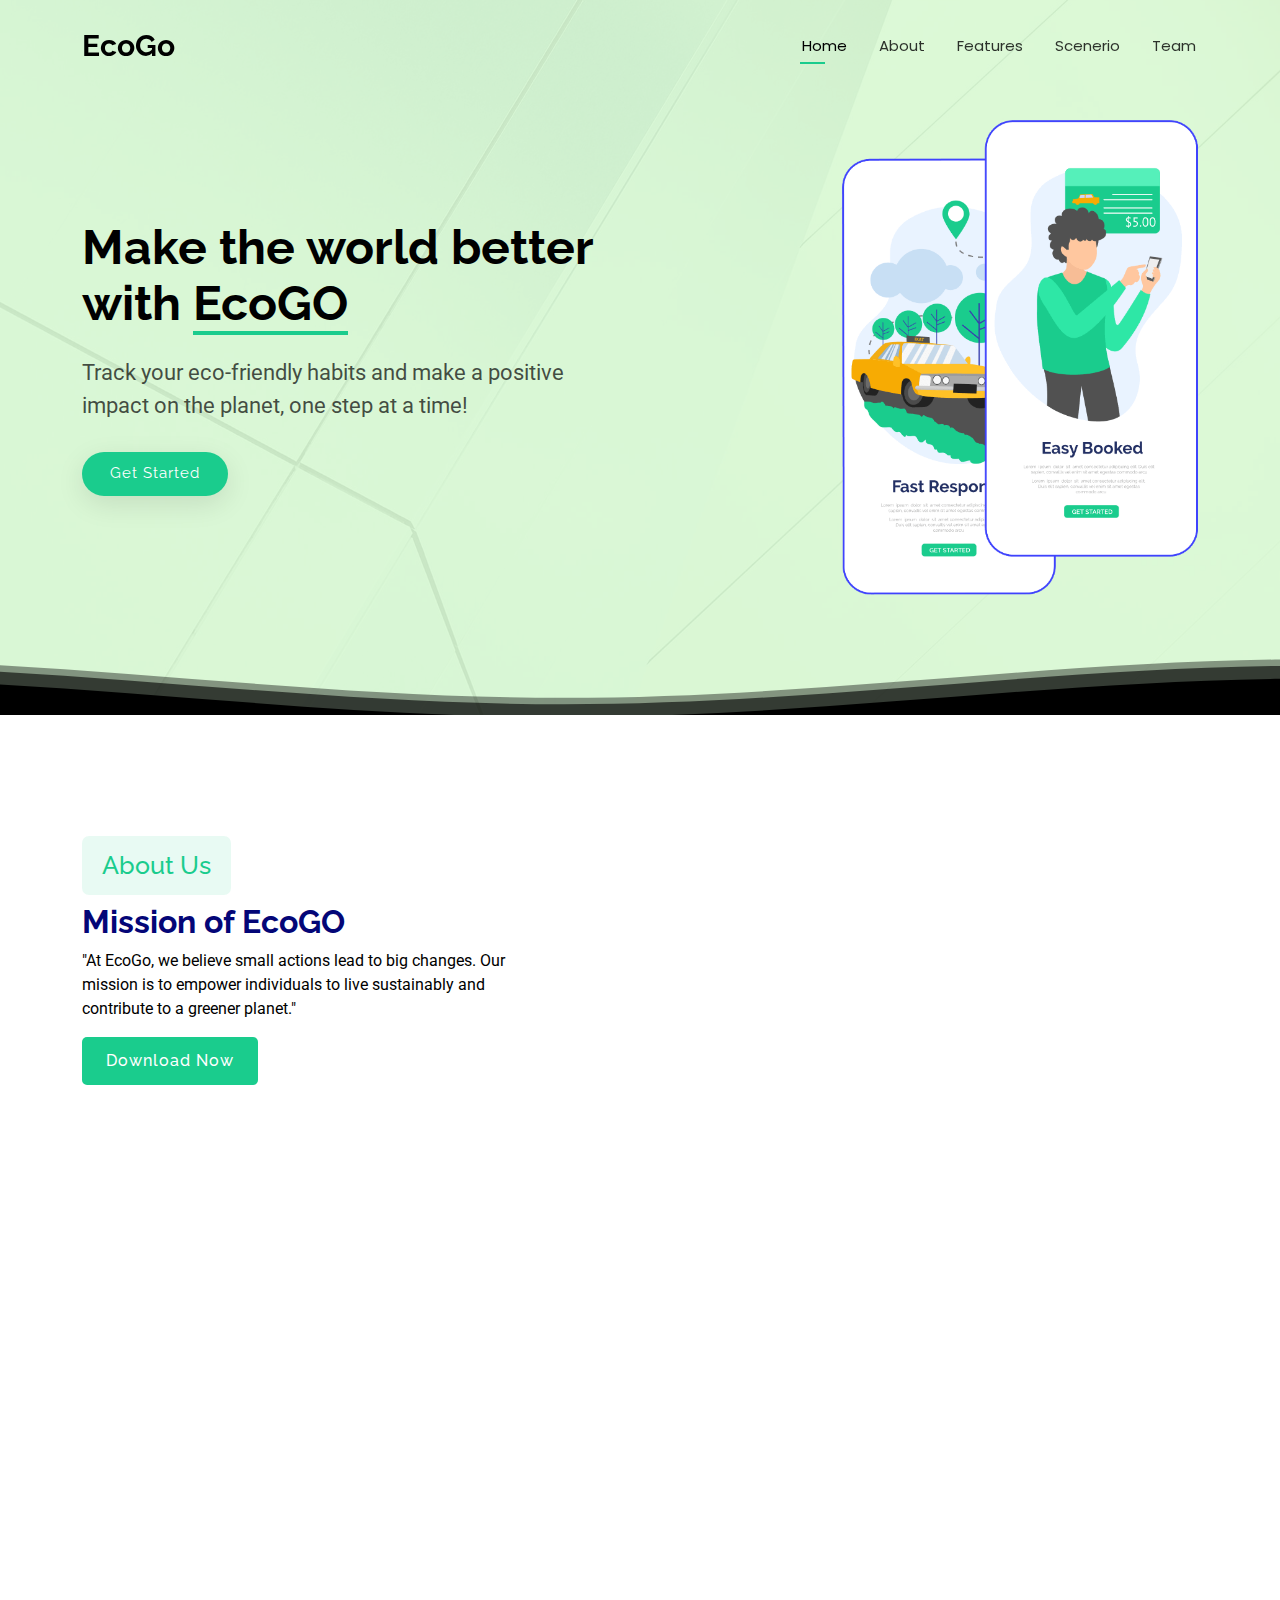
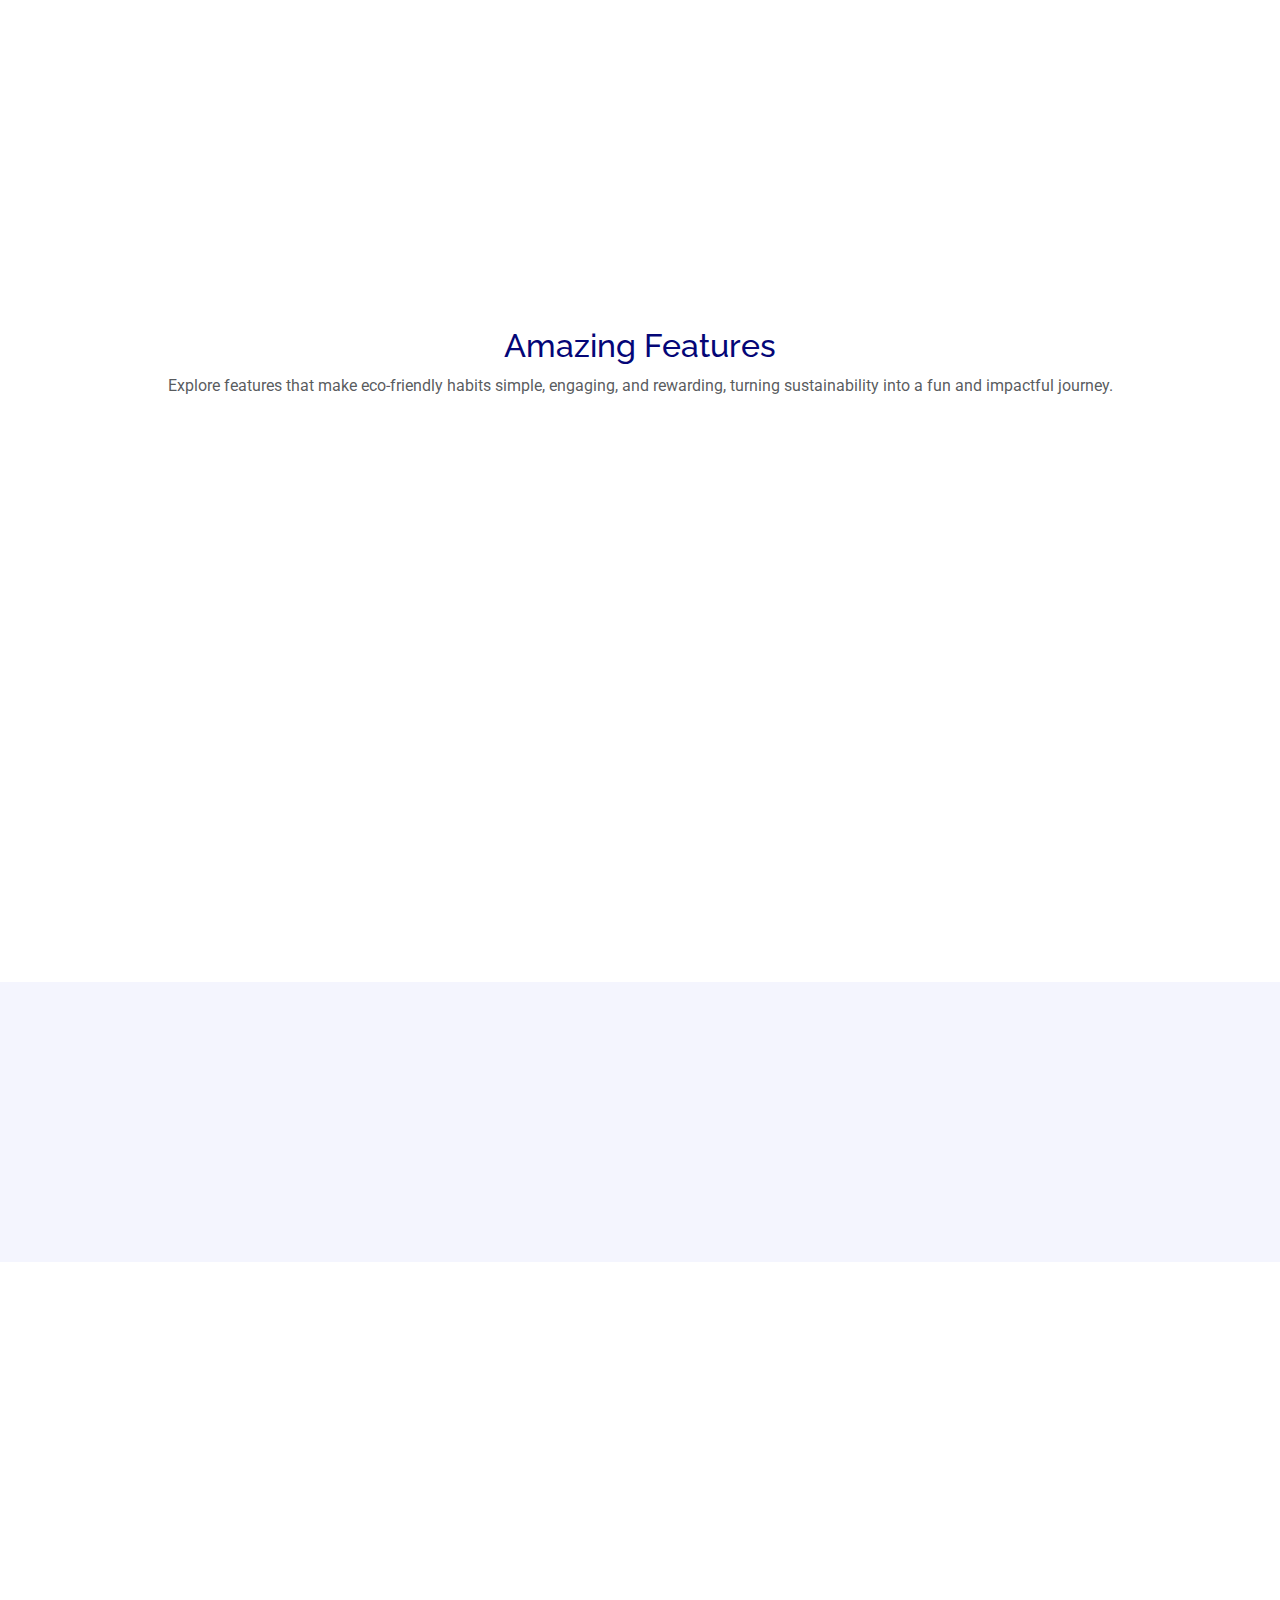
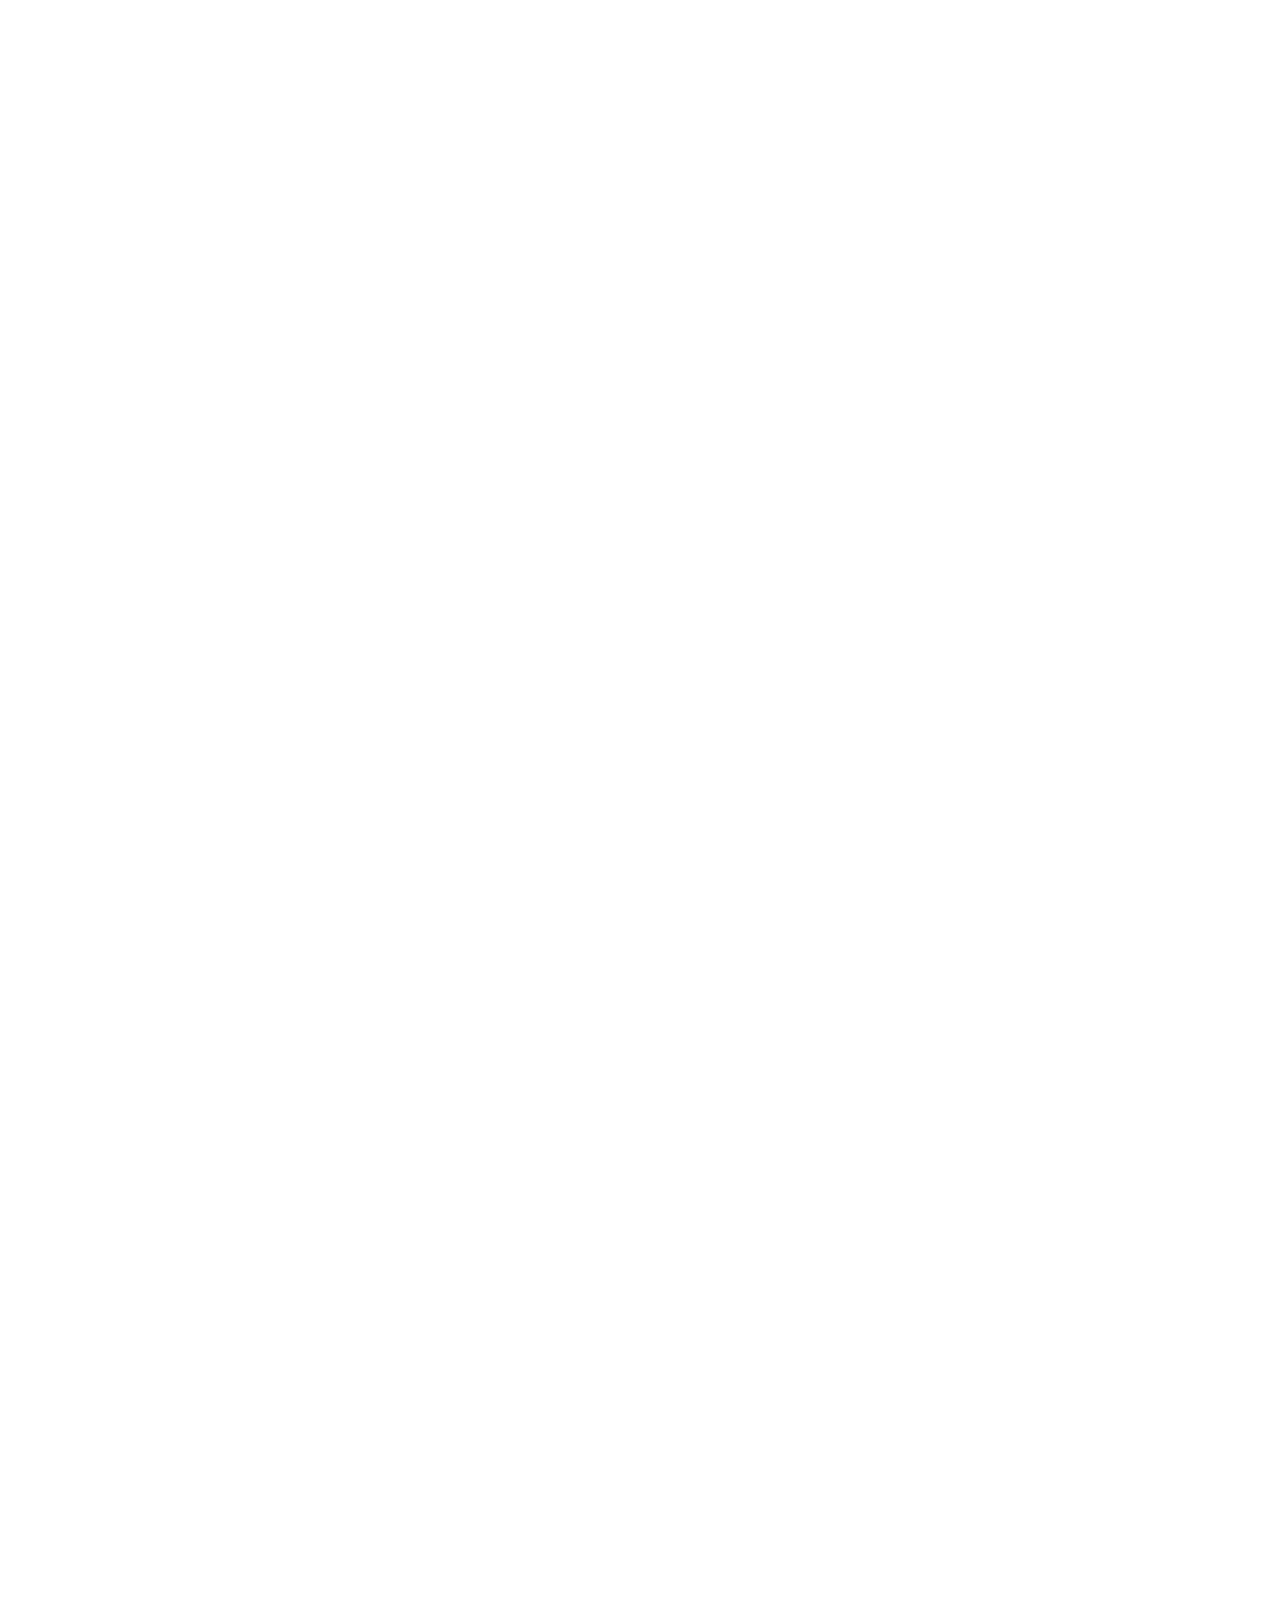
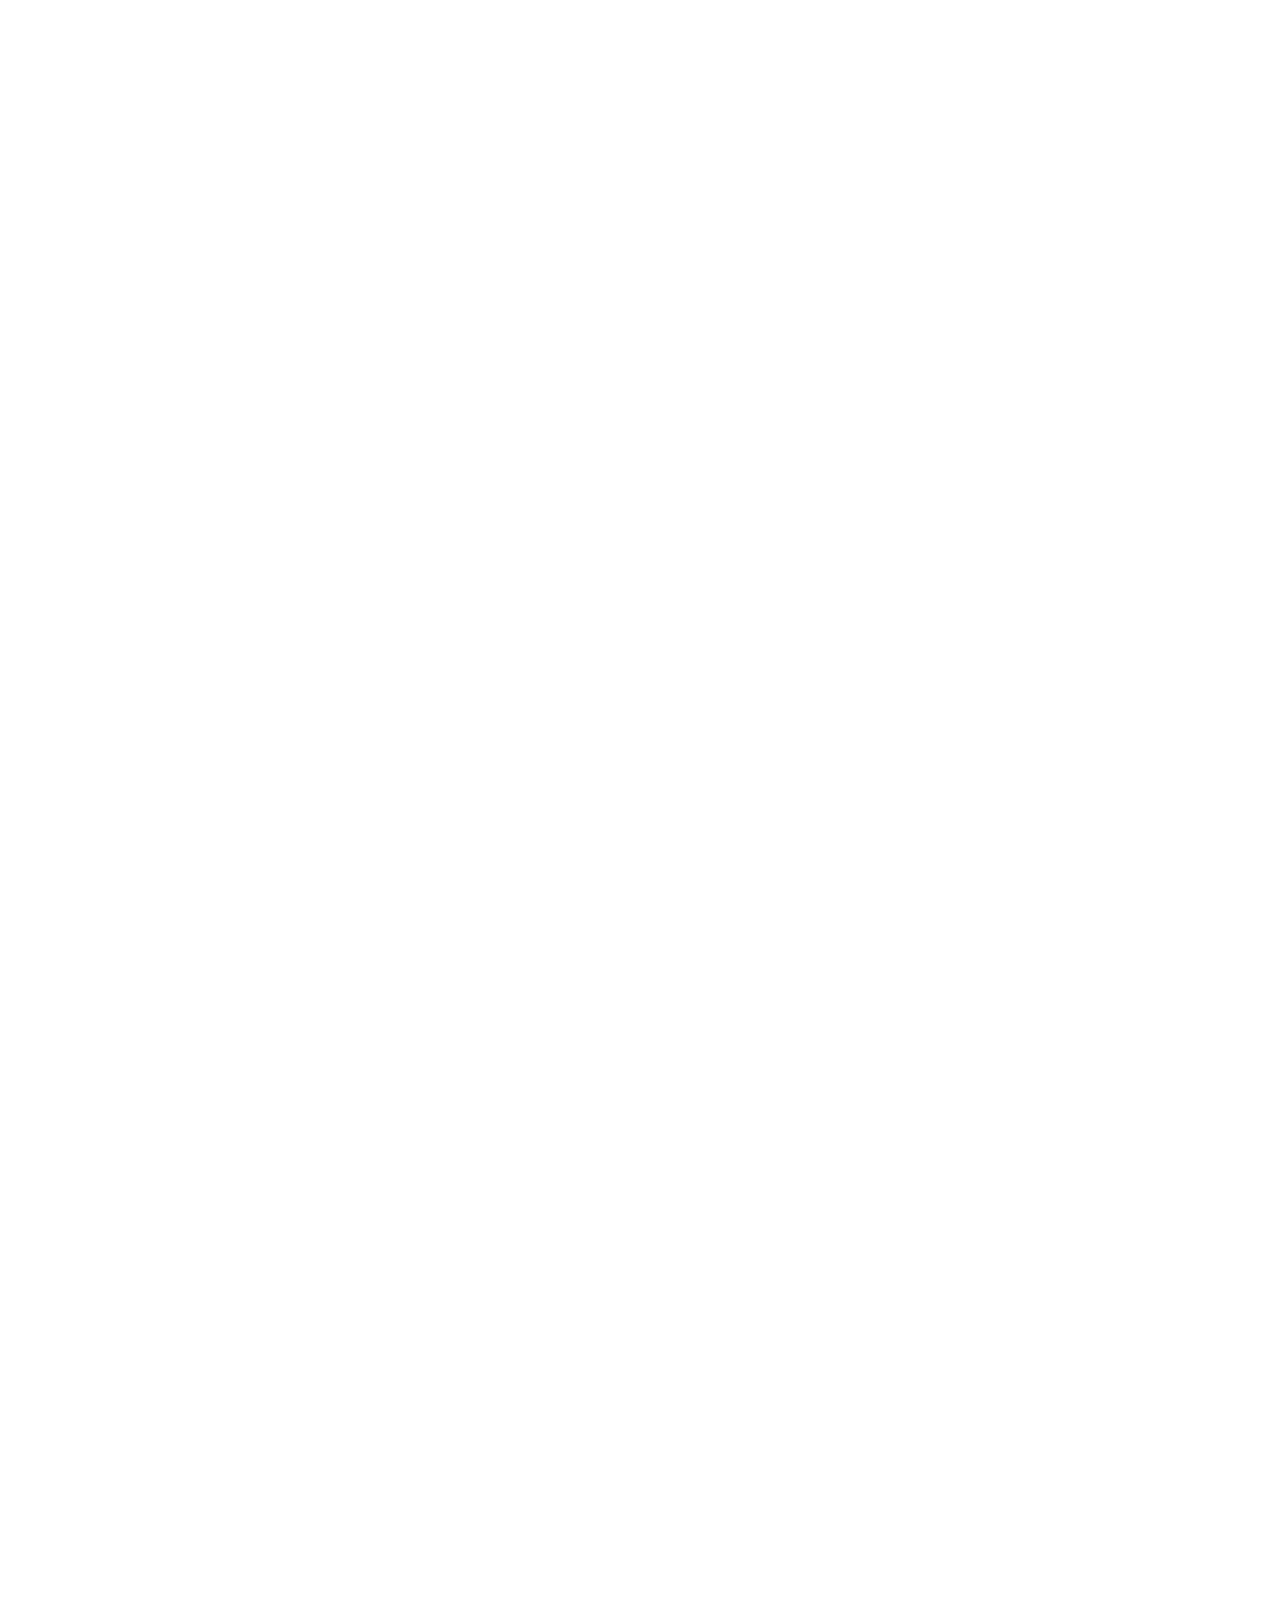
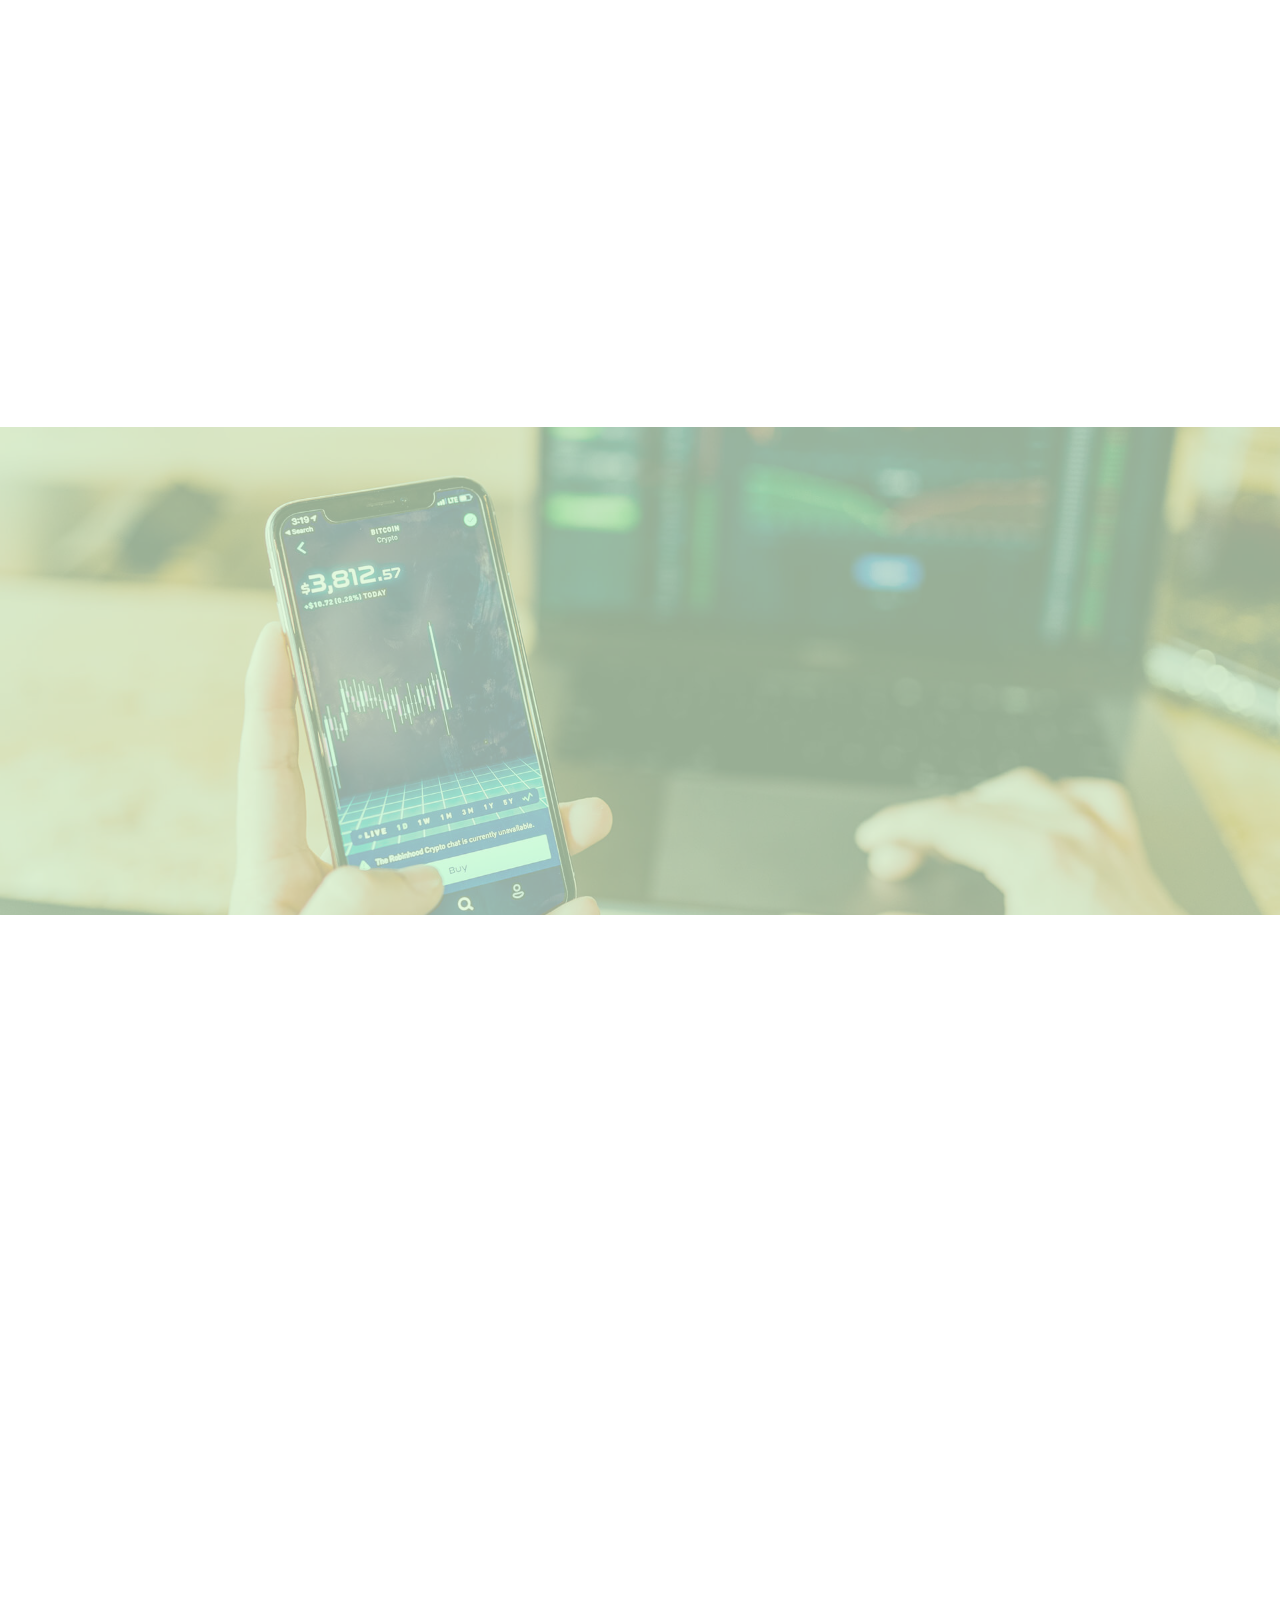
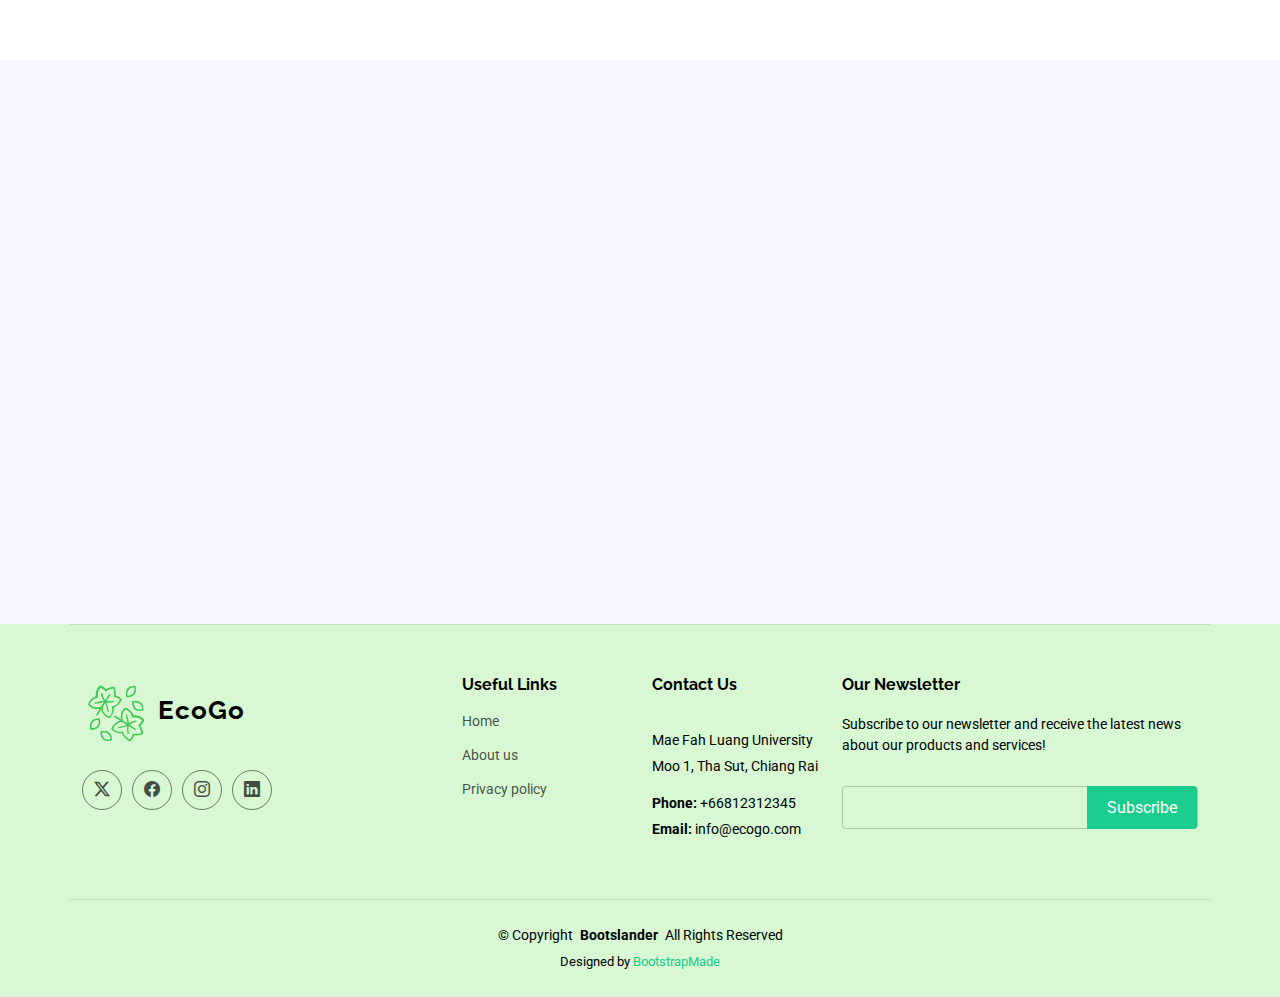
==== commit b1af35c2: "Merge branch 'main' of https://github.com/irene-love-bluesea/landingpage" ====
--- a/index.html
+++ b/index.html
@@ -155,53 +155,35 @@
               <a href="#" class="read-more"><span>Download Now</span></a>
             </div>
 
-            <div class="col-xl-7">
-              <div class="row gy-4 icon-boxes">
-                <div class="col-md-6" data-aos="fade-up" data-aos-delay="200">
-                  <div class="icon-box">
-                    <i class="fa-solid fa-lightbulb"></i>
-                    <h3>How It Started</h3>
-                    <p>
-                      Magni repellendus vel ullam hic officia accusantium ipsa
-                      dolor omnis dolor voluptatem
-                    </p>
-                  </div>
-                </div>
-                <!-- End Icon Box -->
-
-                <div class="col-md-6" data-aos="fade-up" data-aos-delay="300">
-                  <div class="icon-box">
-                    <i class="fa-solid fa-list-check"></i>
-                    <h3>What We Do</h3>
-                    <p>
-                      Autem saepe animi et aut aspernatur culpa facere. Rerum
-                      saepe rerum voluptates quia
-                    </p>
-                  </div>
-                </div>
-                <!-- End Icon Box -->
-
-                <div class="col-md-6" data-aos="fade-up" data-aos-delay="400">
-                  <div class="icon-box">
-                    <i class="fa-solid fa-earth-americas"></i>
-                    <h3>Our Vision</h3>
-                    <p>
-                      Omnis perferendis molestias culpa sed. Recusandae quas
-                      possimus. Quod consequatur corrupti
-                    </p>
-                  </div>
-                </div>
-                <!-- End Icon Box -->
-
-                <div class="col-md-6" data-aos="fade-up" data-aos-delay="500">
-                  <div class="icon-box">
-                    <i class="fa-solid fa-bullhorn"></i>
-                    <h3>Call To Action</h3>
-                    <p>
-                      Sint et dolor voluptas minus possimus nostrum. Reiciendis
-                      commodi eligendi omnis quideme lorenda
-                    </p>
-                  </div>
+              <div class="col-md-6" data-aos="fade-up" data-aos-delay="200">
+                <div class="icon-box">
+                  <i class="fa-solid fa-lightbulb"></i>
+                  <h3>How It Started</h3>
+                  <p>EcoGo was born from a simple idea: what if everyone could easily track their habits and see how they’re helping the environment?</p>
+                </div>
+              </div> <!-- End Icon Box -->
+
+              <div class="col-md-6" data-aos="fade-up" data-aos-delay="300">
+                <div class="icon-box">
+                  <i class="fa-solid fa-list-check"></i>
+                  <h3>What We Do</h3>
+                  <p>We help you track habits in areas like energy conservation, sustainable shopping, recycling, and more to create a meaningful environmental impact.</p>
+                </div>
+              </div> <!-- End Icon Box -->
+
+              <div class="col-md-6" data-aos="fade-up" data-aos-delay="400">
+                <div class="icon-box">
+                  <i class="fa-solid fa-earth-americas"></i>
+                  <h3>Our Vision</h3>
+                  <p>We envision a world where eco-friendly choices are second nature to everyone. EcoGo aims to make sustainability simple, accessible, and rewarding.</p>
+                </div>
+              </div> <!-- End Icon Box -->
+
+              <div class="col-md-6" data-aos="fade-up" data-aos-delay="500">
+                <div class="icon-box">
+                  <i class="fa-solid fa-bullhorn"></i>
+                  <h3>Call To Action</h3>
+                  <p>Join us on this journey to reduce waste, conserve resources, and create a greener future for generations to come.</p>
                 </div>
                 <!-- End Icon Box -->
               </div>
@@ -992,7 +974,6 @@
       </section>
       <!-- /Testimonials Section -->
 
-      <!-- Team Section -->
       <section id="team" class="team section">
         <!-- Section Title -->
         <div class="container section-title" data-aos="fade-up">
@@ -1002,11 +983,12 @@
           </div>
         </div>
         <!-- End Section Title -->
-
+      
         <div class="container">
           <div class="row gy-5">
-            <div
-              class="col-lg-4 col-md-6"
+            <!-- Team Member 1 -->
+            <div
+              class="col-lg-3 col-md-6"
               data-aos="fade-up"
               data-aos-delay="100"
             >
@@ -1016,11 +998,12 @@
                     src="assets/img/team/team-1.jpg"
                     class="img-fluid"
                     alt=""
+                    style=""
                   />
                 </div>
                 <div class="member-info">
-                  <h4>Walter White</h4>
-                  <span>Chief Executive Officer</span>
+                  <h4>Chell Hmue May</h4>
+                  <span>UI/UX Designer</span>
                   <div class="social">
                     <a href=""><i class="bi bi-twitter-x"></i></a>
                     <a href=""><i class="bi bi-facebook"></i></a>
@@ -1031,9 +1014,10 @@
               </div>
             </div>
             <!-- End Team Member -->
-
-            <div
-              class="col-lg-4 col-md-6"
+      
+            <!-- Team Member 2 -->
+            <div
+              class="col-lg-3 col-md-6"
               data-aos="fade-up"
               data-aos-delay="200"
             >
@@ -1046,8 +1030,8 @@
                   />
                 </div>
                 <div class="member-info">
-                  <h4>Sarah Jhonson</h4>
-                  <span>Product Manager</span>
+                  <h4>Eaindray Su Pan</h4>
+                  <span>Web Developer</span>
                   <div class="social">
                     <a href=""><i class="bi bi-twitter-x"></i></a>
                     <a href=""><i class="bi bi-facebook"></i></a>
@@ -1058,9 +1042,10 @@
               </div>
             </div>
             <!-- End Team Member -->
-
-            <div
-              class="col-lg-4 col-md-6"
+      
+            <!-- Team Member 3 -->
+            <div
+              class="col-lg-3 col-md-6"
               data-aos="fade-up"
               data-aos-delay="300"
             >
@@ -1073,8 +1058,8 @@
                   />
                 </div>
                 <div class="member-info">
-                  <h4>William Anderson</h4>
-                  <span>CTO</span>
+                  <h4>Kyu Kyu Thin</h4>
+                  <span>Web Developer</span>
                   <div class="social">
                     <a href=""><i class="bi bi-twitter-x"></i></a>
                     <a href=""><i class="bi bi-facebook"></i></a>
@@ -1085,10 +1070,38 @@
               </div>
             </div>
             <!-- End Team Member -->
+      
+            <!-- Team Member 4 -->
+            <div
+              class="col-lg-3 col-md-6"
+              data-aos="fade-up"
+              data-aos-delay="400"
+            >
+              <div class="member">
+                <div class="pic">
+                  <img
+                    src="assets/img/team/Team-4.jpg"
+                    class="img-fluid"
+                    alt=""
+                  />
+                </div>
+                <div class="member-info">
+                  <h4>Hsu Myat Thwe</h4>
+                  <span>UI/UX Designer</span>
+                  <div class="social">
+                    <a href=""><i class="bi bi-twitter-x"></i></a>
+                    <a href=""><i class="bi bi-facebook"></i></a>
+                    <a href=""><i class="bi bi-instagram"></i></a>
+                    <a href=""><i class="bi bi-linkedin"></i></a>
+                  </div>
+                </div>
+              </div>
+            </div>
+            <!-- End Team Member -->
           </div>
         </div>
       </section>
-      <!-- /Team Section -->
+      
 
       <!-- Faq Section -->
       <section id="faq" class="faq section light-background">
--- a/assets/css/main.css
+++ b/assets/css/main.css
@@ -1221,14 +1221,15 @@
   overflow: hidden;
   border-right: 3px solid var(--background-color);
   border-bottom: 3px solid var(--background-color);
+  padding: 20px;
 }
 
 .gallery .gallery-item img {
-  transition: all ease-in-out 0.4s;
+  transition: all ease-out 0.2s;
 }
 
 .gallery .gallery-item:hover img {
-  transform: scale(1.1);
+  transform: scale(1.09);
 }
 
 /*--------------------------------------------------------------
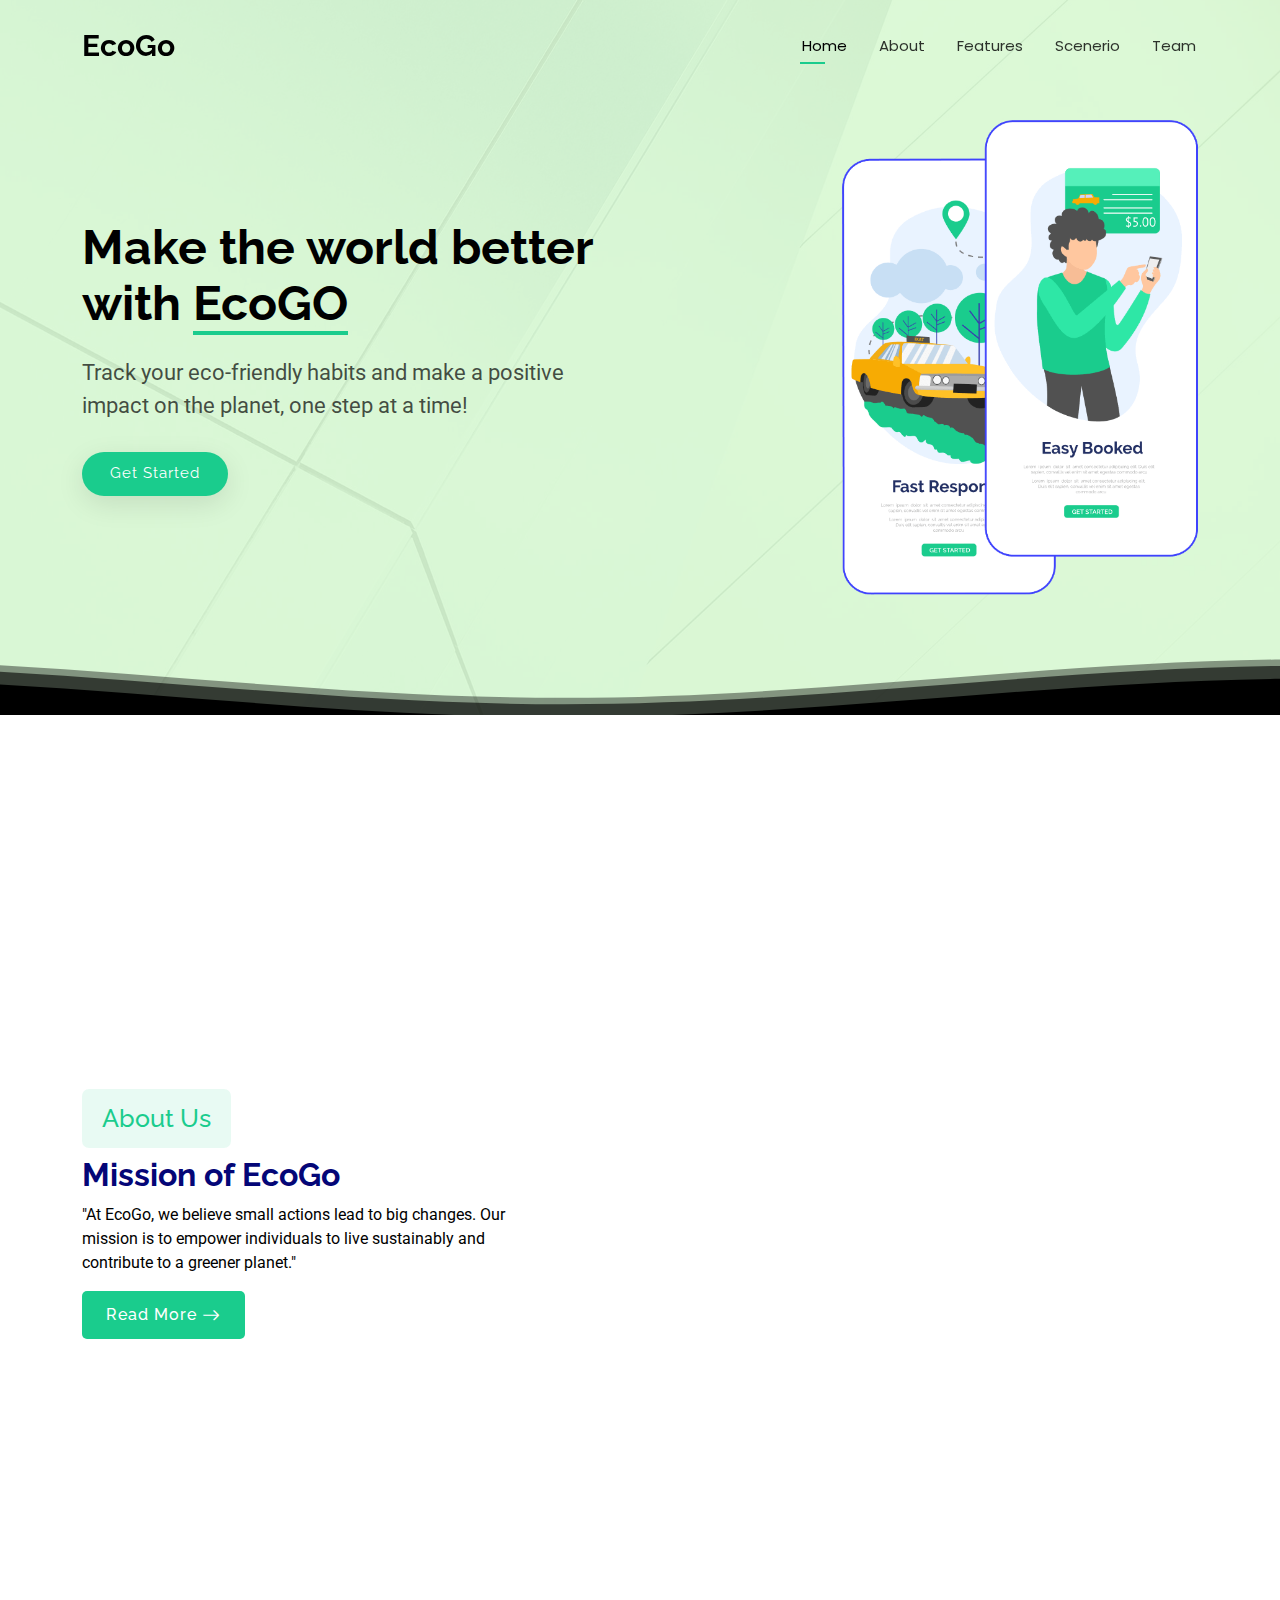
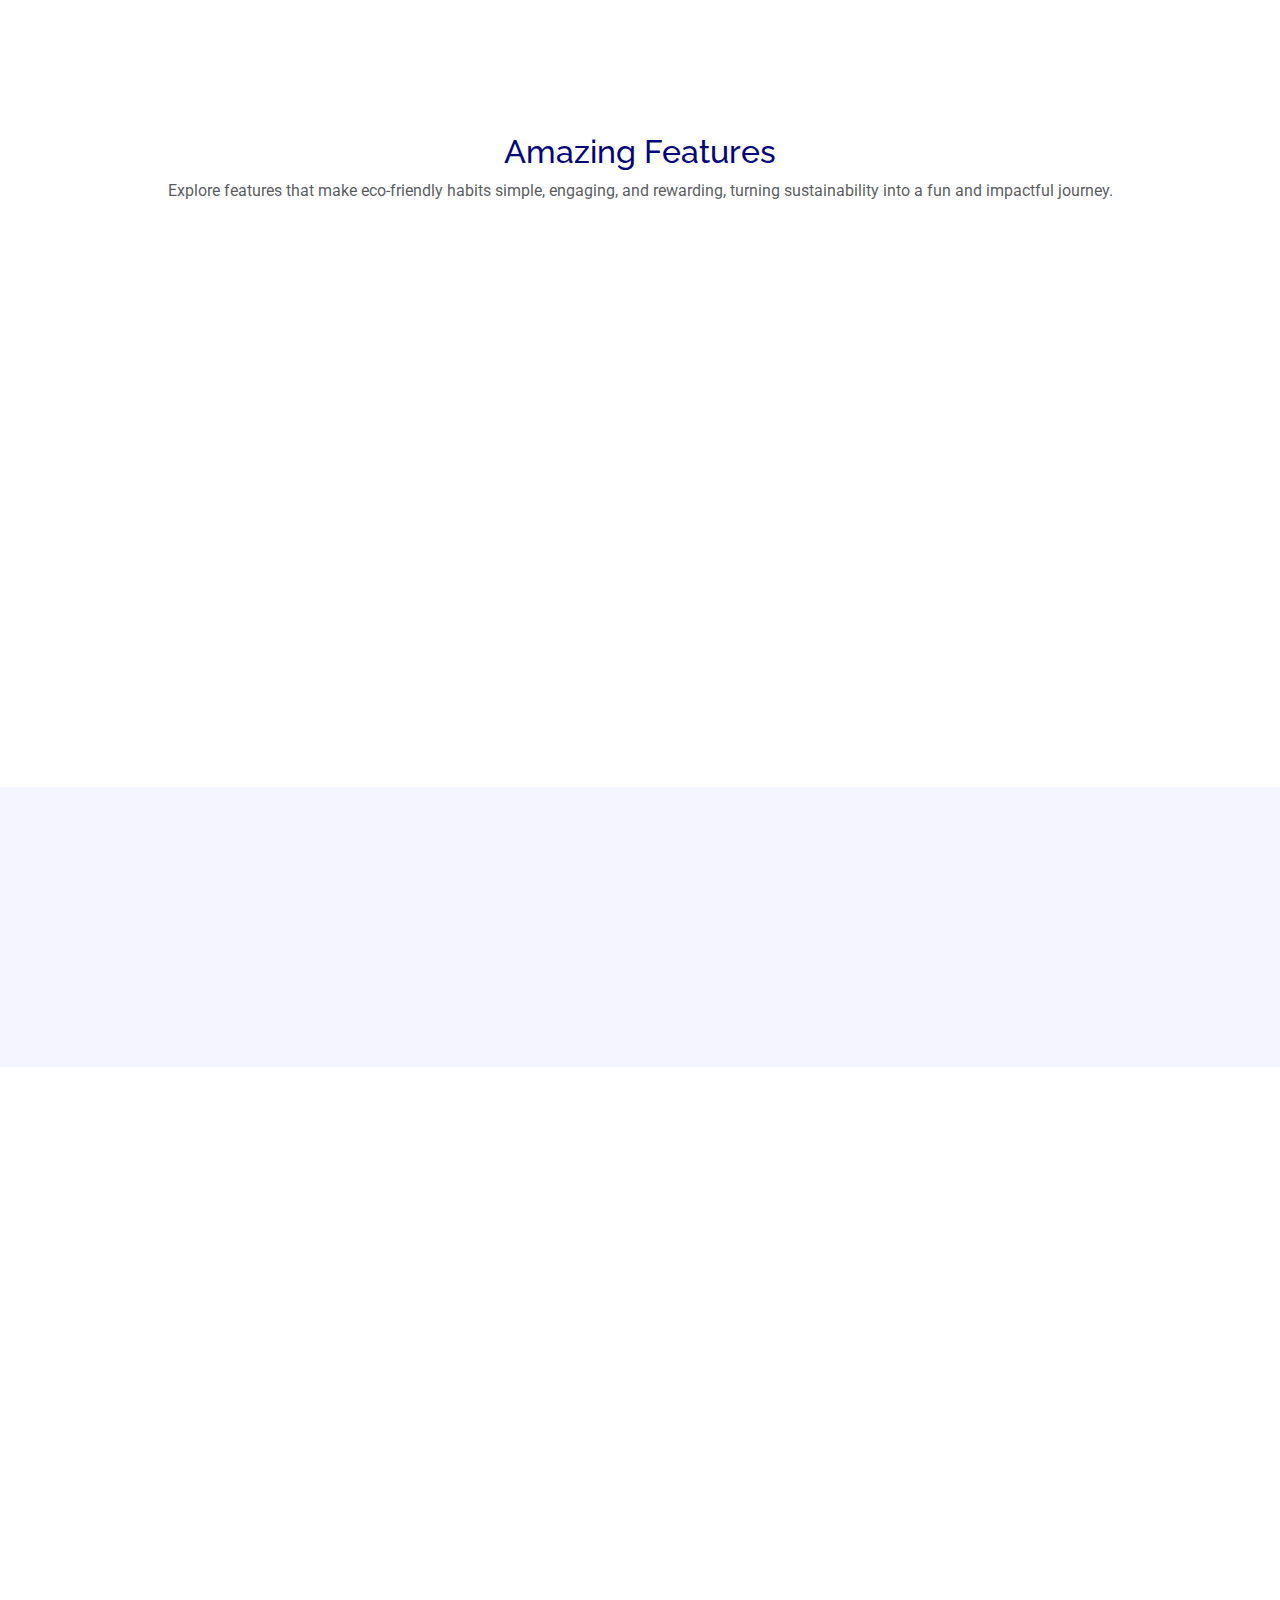
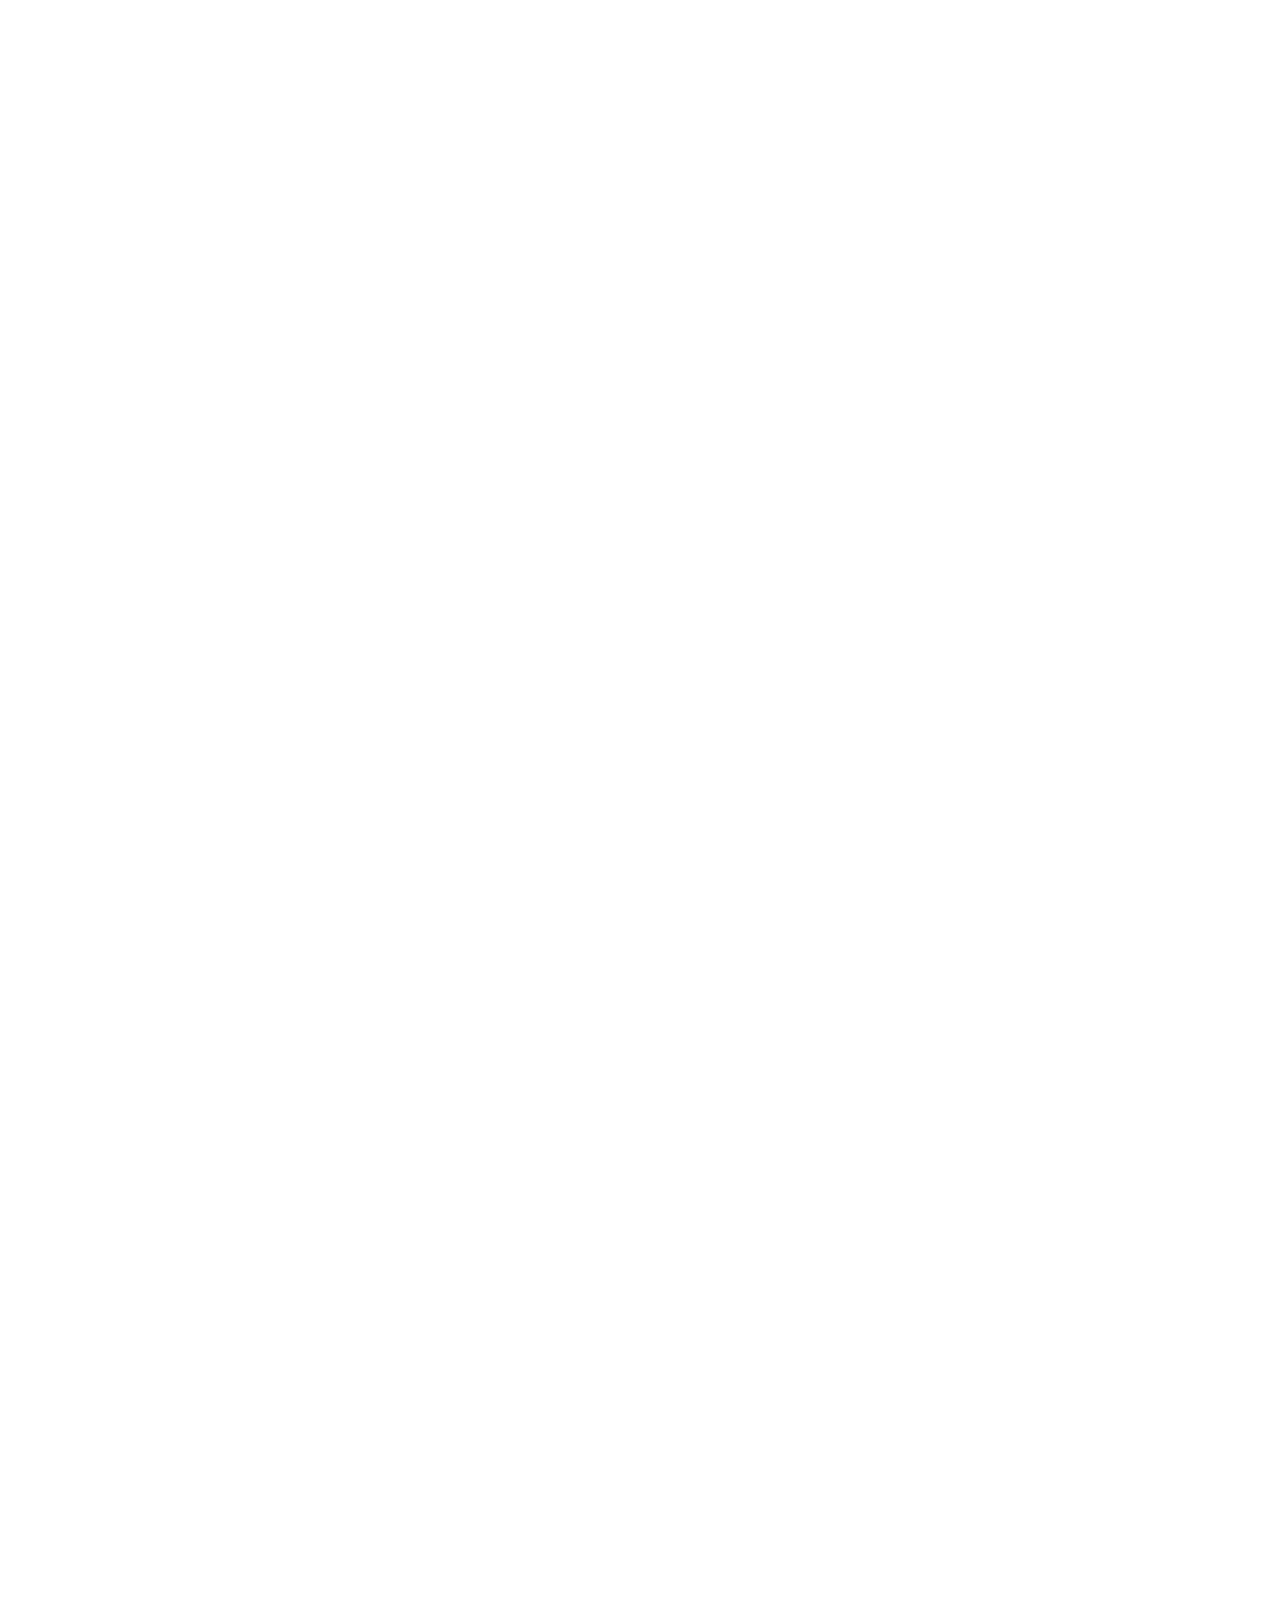
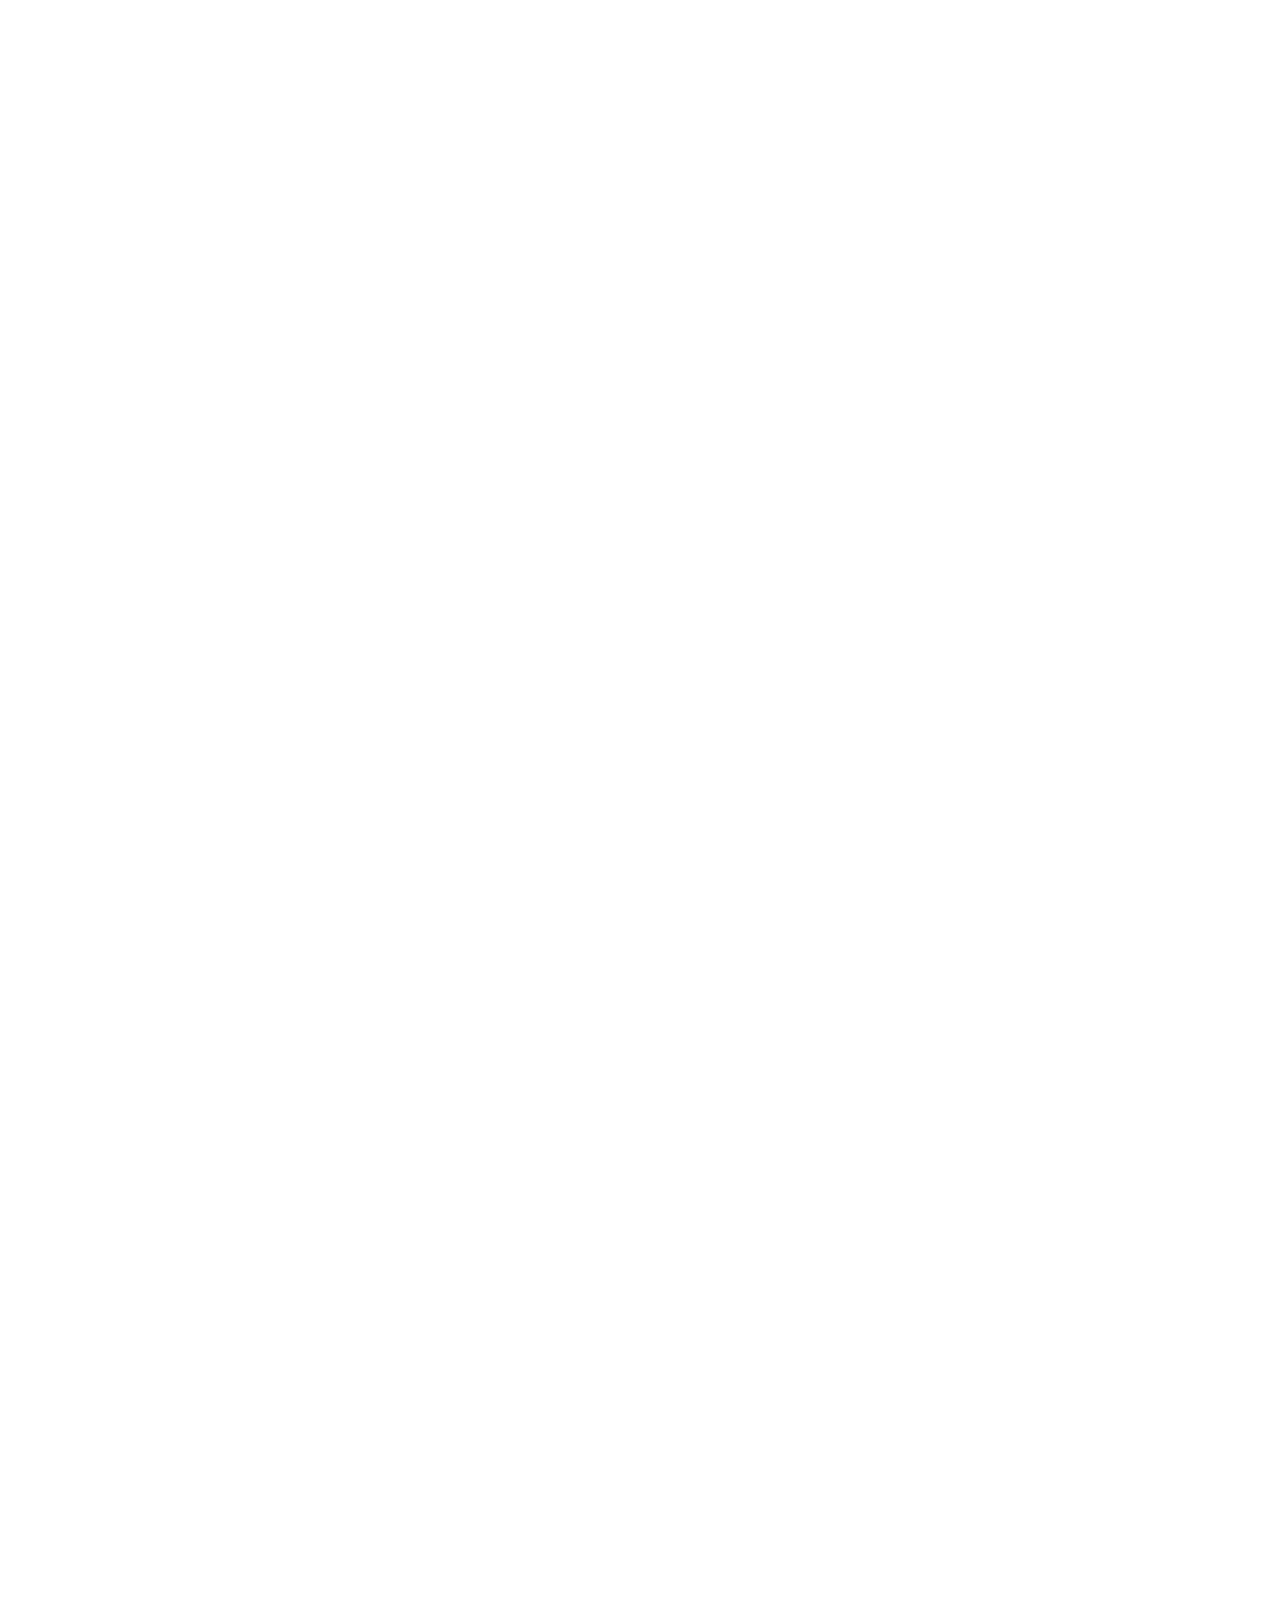
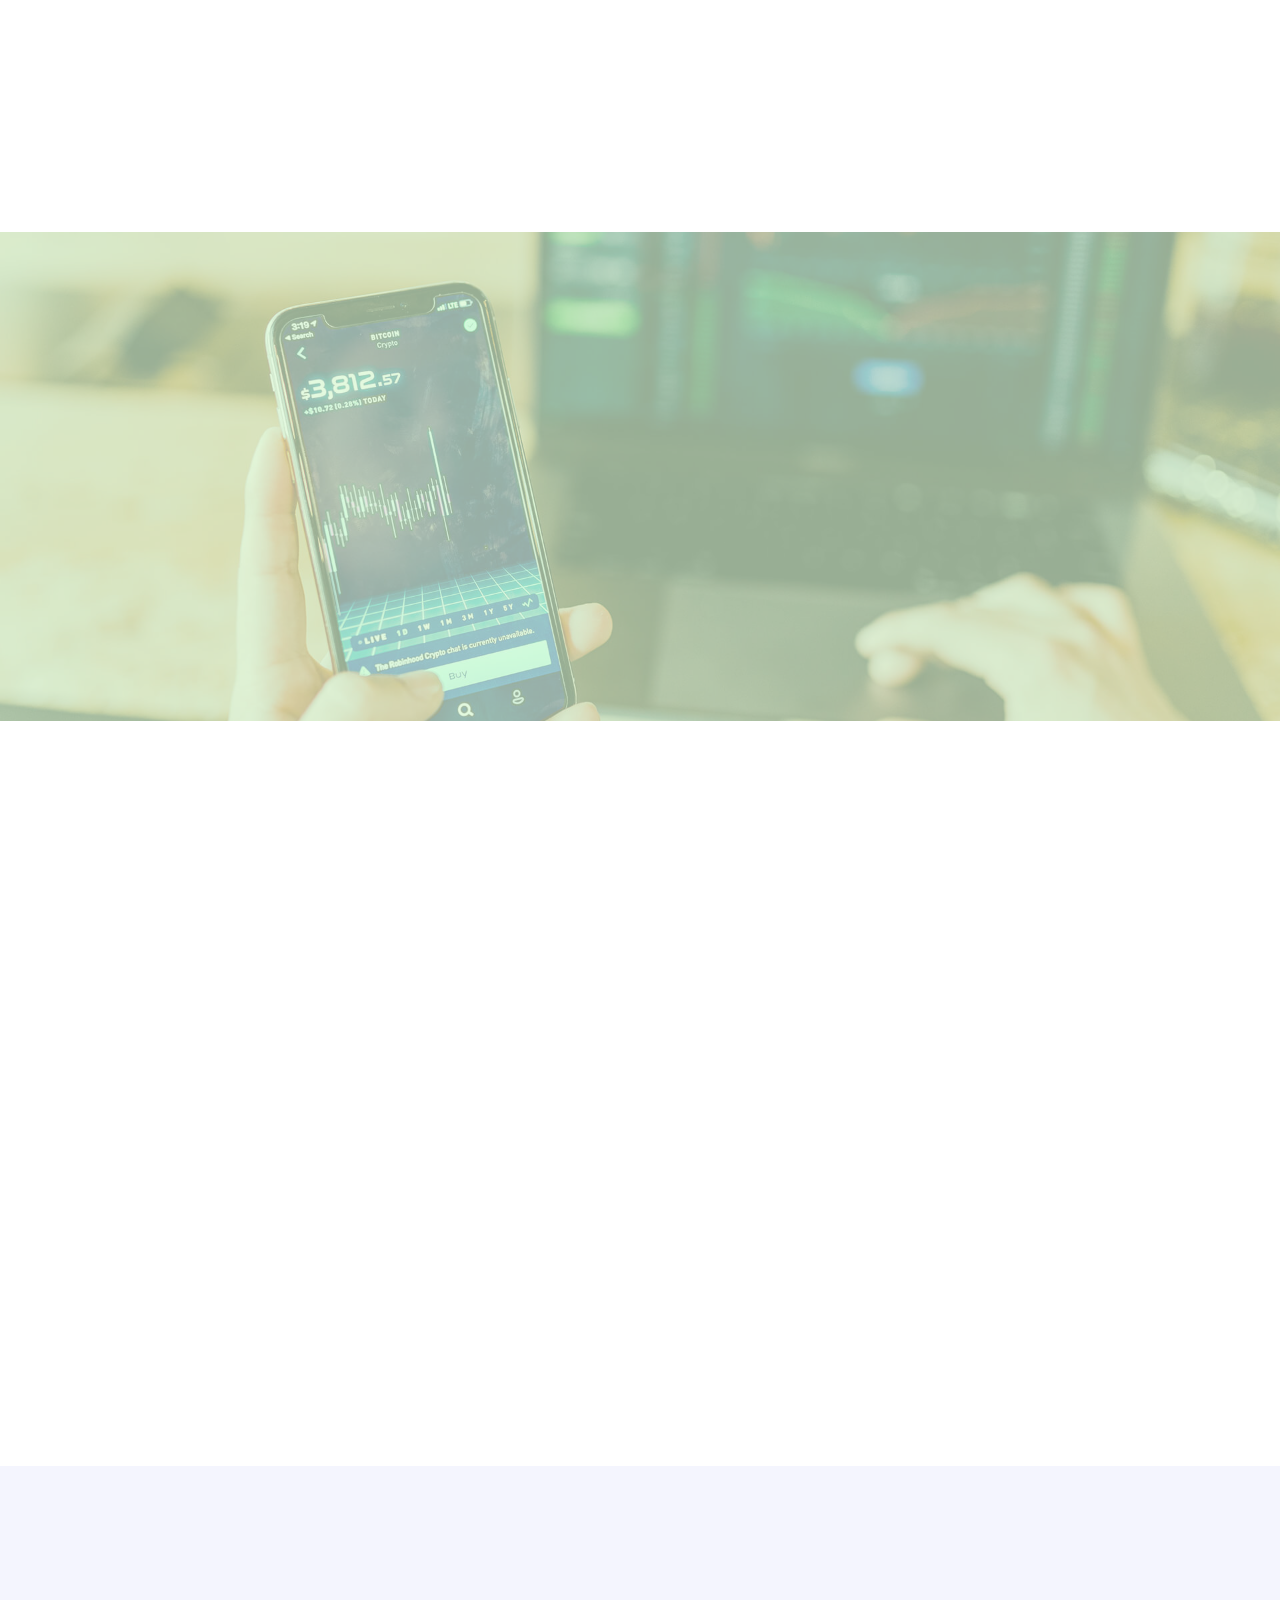
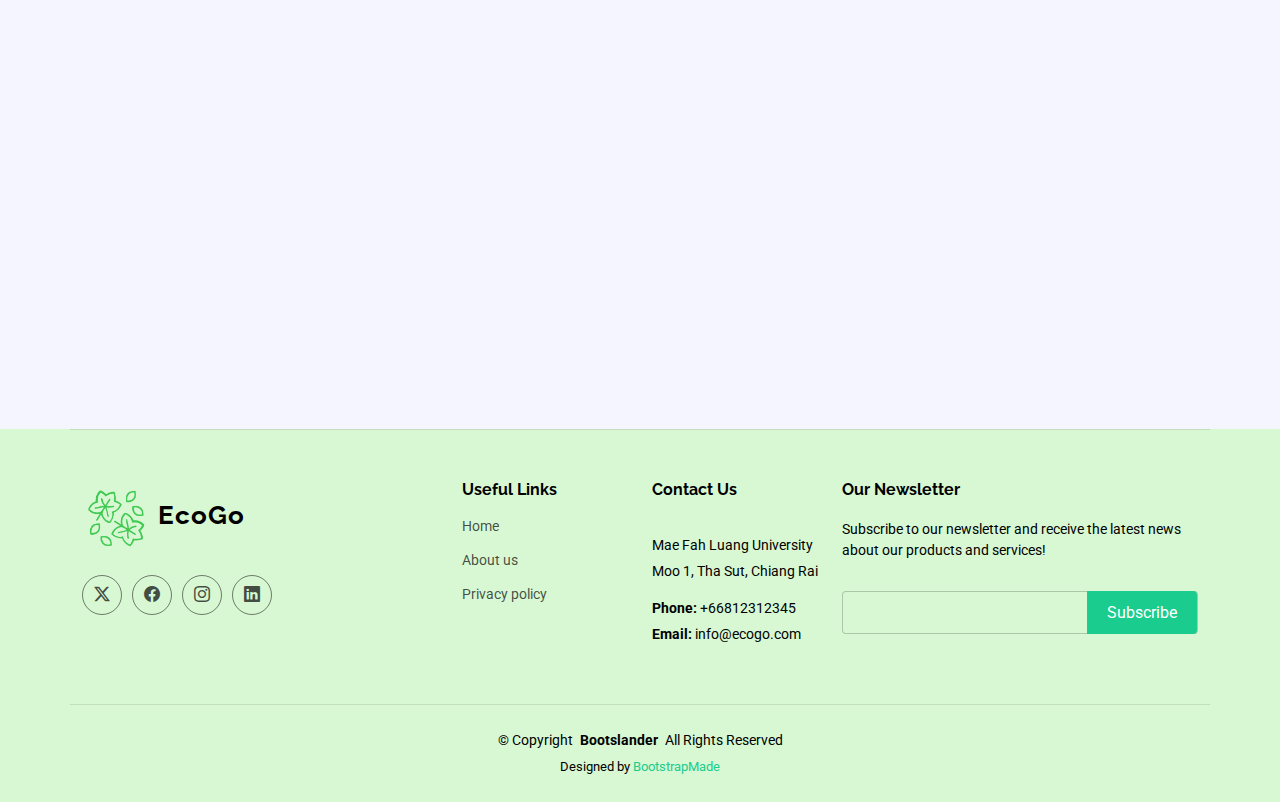
==== commit 15c523f7: "about fixed" ====
--- a/index.html
+++ b/index.html
@@ -140,26 +140,27 @@
       </section>
       <!-- /Hero Section -->
 
-      <!-- About Section -->
-      <section id="about" class="about section">
-        <div class="container" data-aos="fade-up" data-aos-delay="100">
-          <div class="row align-items-xl-center gy-5">
-            <div class="col-xl-5 content">
-              <h3>About Us</h3>
-              <h2>Mission of EcoGO</h2>
-              <p>
-                "At EcoGo, we believe small actions lead to big changes. Our
-                mission is to empower individuals to live sustainably and
-                contribute to a greener planet."
-              </p>
-              <a href="#" class="read-more"><span>Download Now</span></a>
-            </div>
+          <!-- About Section -->
+    <section id="about" class="about section">
+
+      <div class="container" data-aos="fade-up" data-aos-delay="100">
+        <div class="row align-items-xl-center gy-5">
+
+          <div class="col-xl-5 content">
+            <h3>About Us</h3>
+            <h2>Mission of EcoGo</h2>
+            <p>"At EcoGo, we believe small actions lead to big changes. Our mission is to empower individuals to live sustainably and contribute to a greener planet."</p>
+            <a href="#" class="read-more"><span>Read More</span><i class="bi bi-arrow-right"></i></a>
+          </div>
+
+          <div class="col-xl-7">
+            <div class="row gy-4 icon-boxes">
 
               <div class="col-md-6" data-aos="fade-up" data-aos-delay="200">
                 <div class="icon-box">
                   <i class="fa-solid fa-lightbulb"></i>
                   <h3>How It Started</h3>
-                  <p>EcoGo was born from a simple idea: what if everyone could easily track their habits and see how they’re helping the environment?</p>
+                  <p>EcoGo was born from a simple idea: what if everyone could easily track their habits and see how they’re helping the environment? We set out to build an intuitive app to make that possible.</p>
                 </div>
               </div> <!-- End Icon Box -->
 
@@ -167,7 +168,7 @@
                 <div class="icon-box">
                   <i class="fa-solid fa-list-check"></i>
                   <h3>What We Do</h3>
-                  <p>We help you track habits in areas like energy conservation, sustainable shopping, recycling, and more to create a meaningful environmental impact.</p>
+                  <p>EcoGo is more than just an app – it’s a movement toward eco-conscious living. We help you track habits in areas like energy conservation, sustainable shopping, recycling, and more to create a meaningful environmental impact.</p>
                 </div>
               </div> <!-- End Icon Box -->
 
@@ -185,13 +186,15 @@
                   <h3>Call To Action</h3>
                   <p>Join us on this journey to reduce waste, conserve resources, and create a greener future for generations to come.</p>
                 </div>
-                <!-- End Icon Box -->
-              </div>
-            </div>
-          </div>
+              </div> <!-- End Icon Box -->
+
+            </div>
+          </div>
+
         </div>
-      </section>
-      <!-- /About Section -->
+      </div>
+
+    </section><!-- /About Section -->
 
       <!-- Features Section -->
       <section id="features" class="features section">
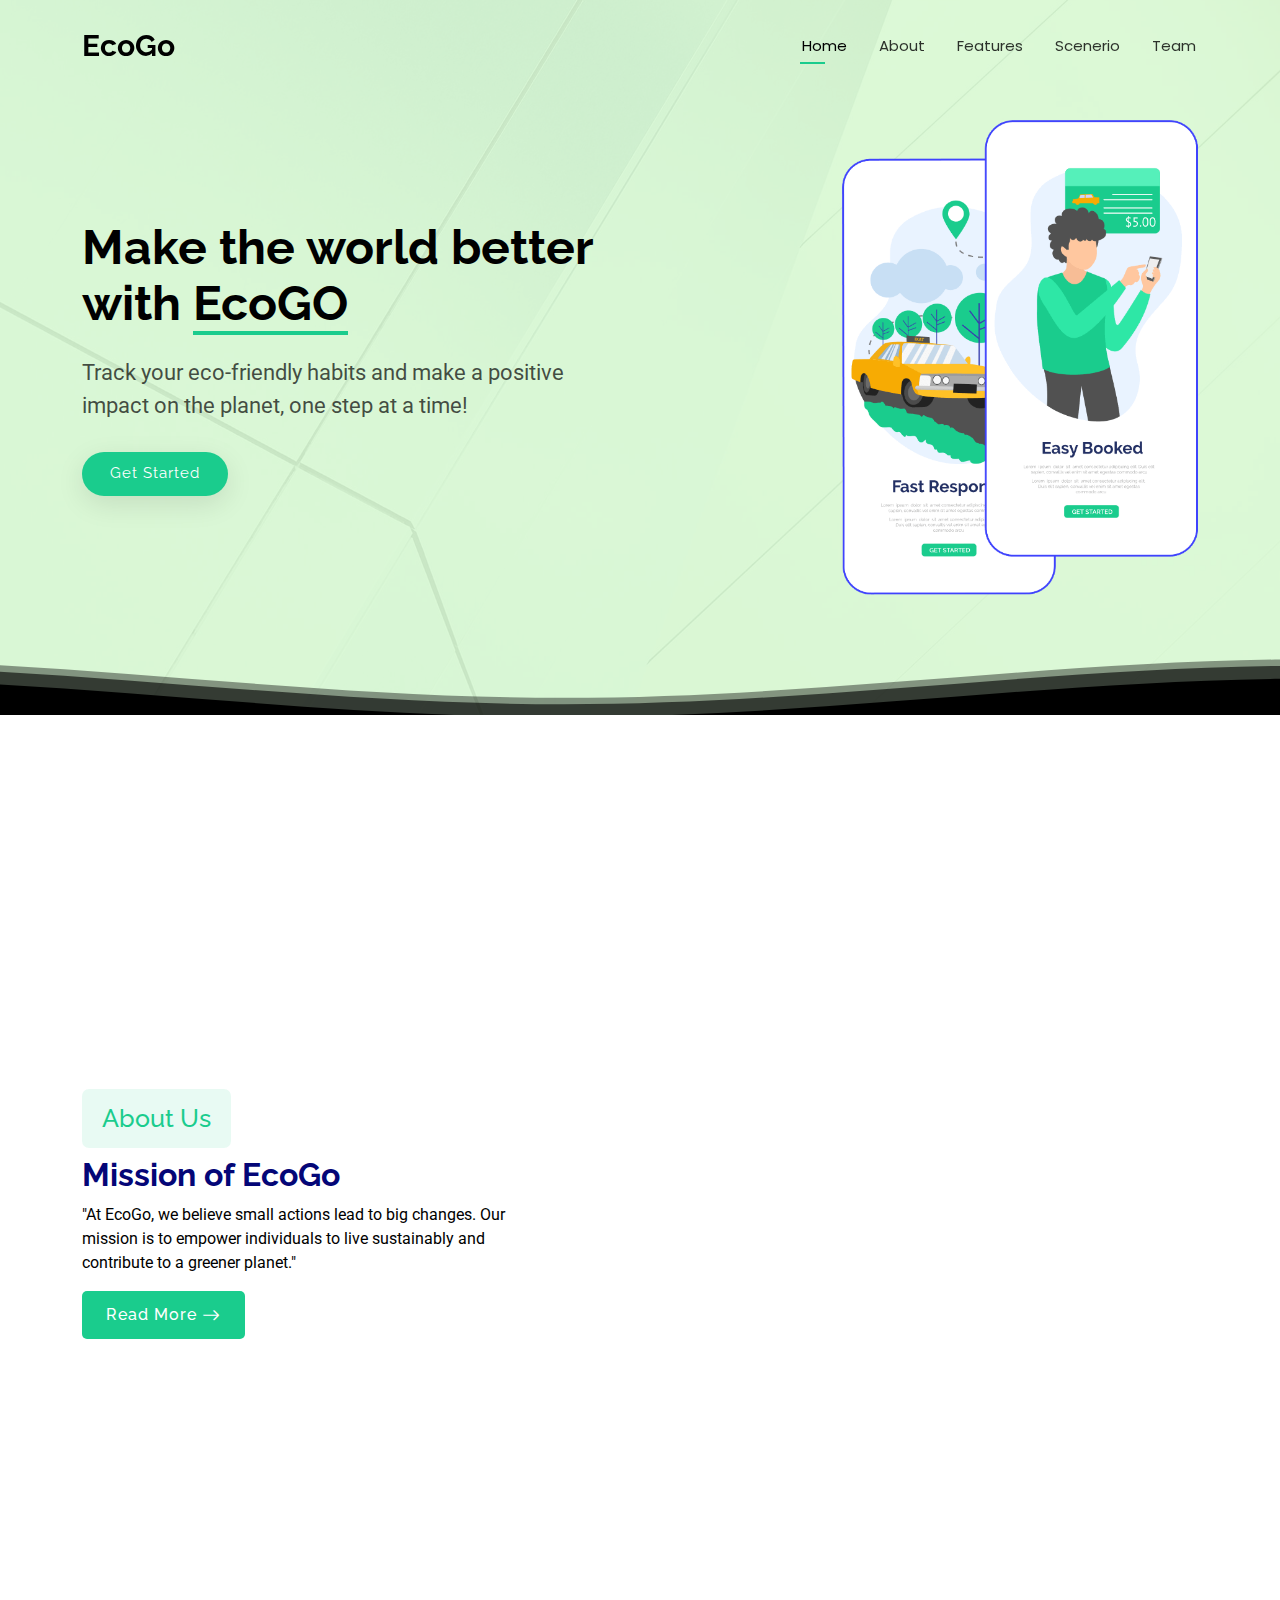
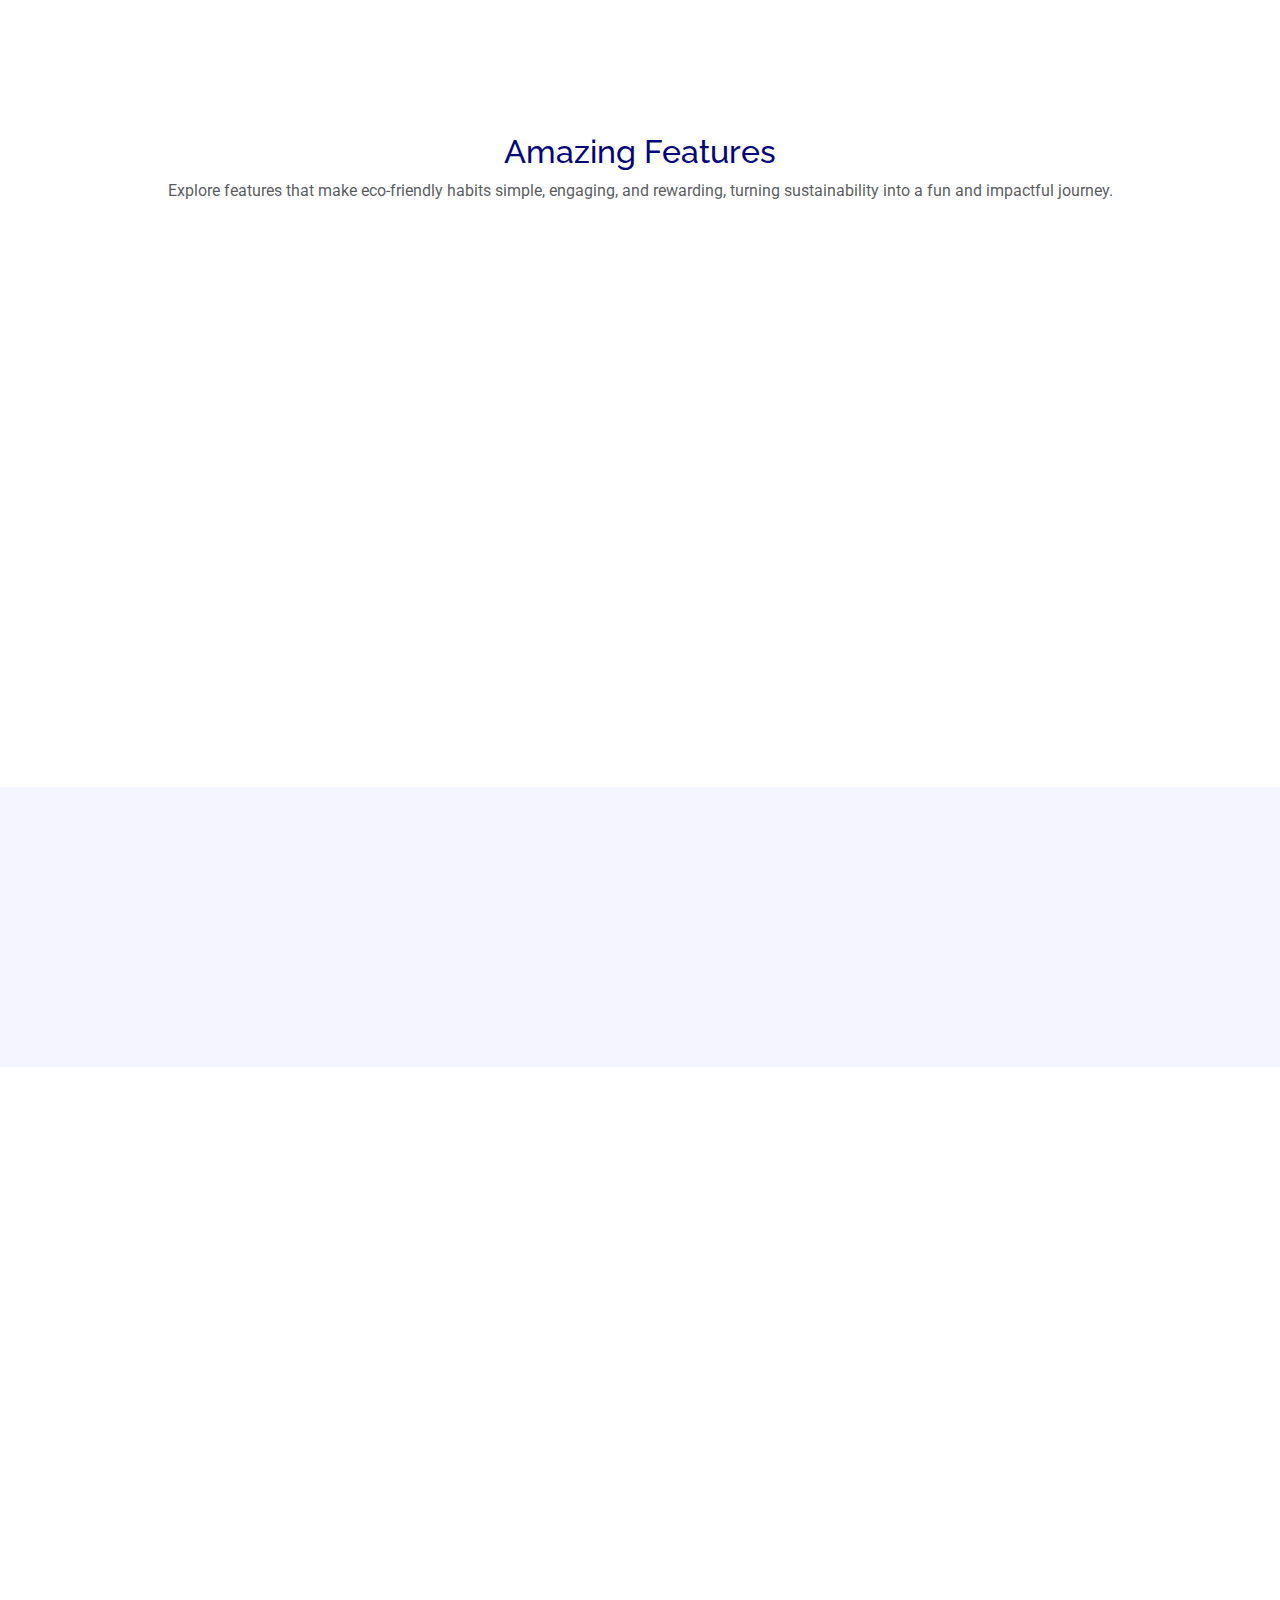
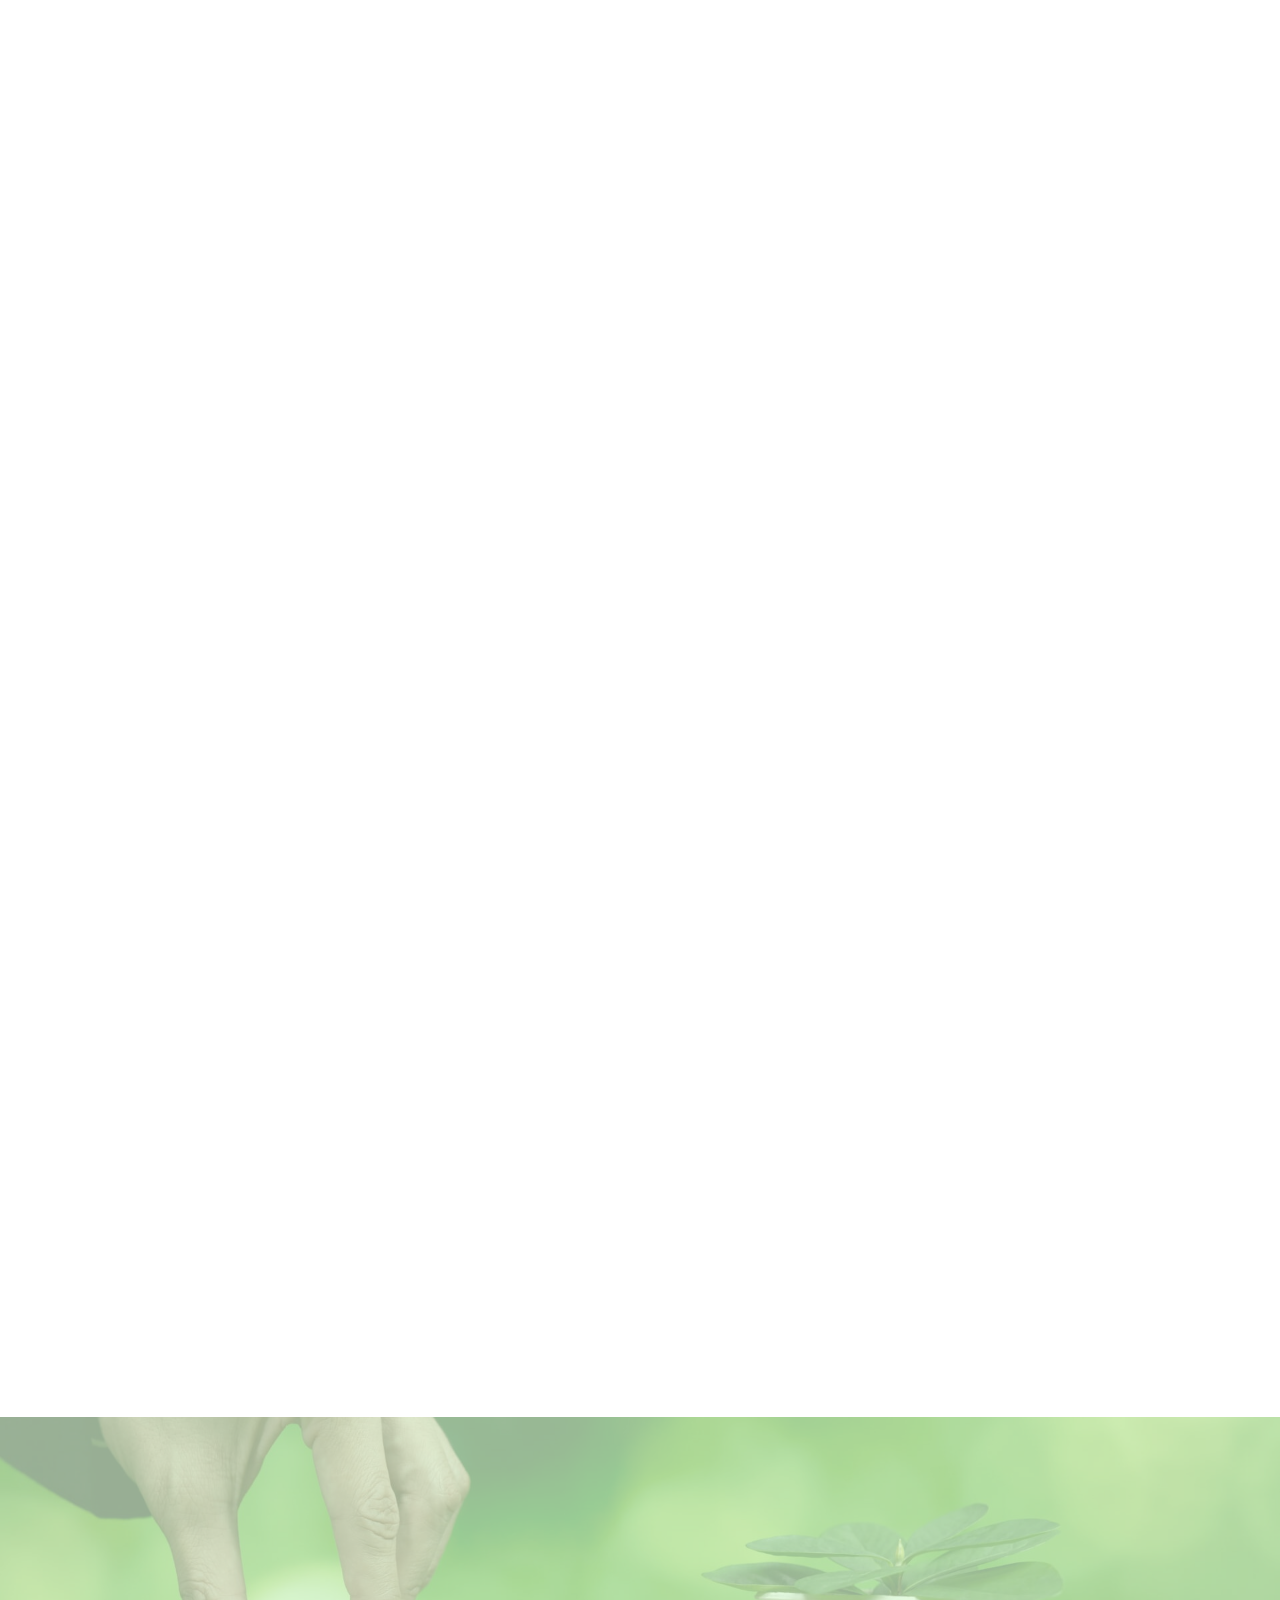
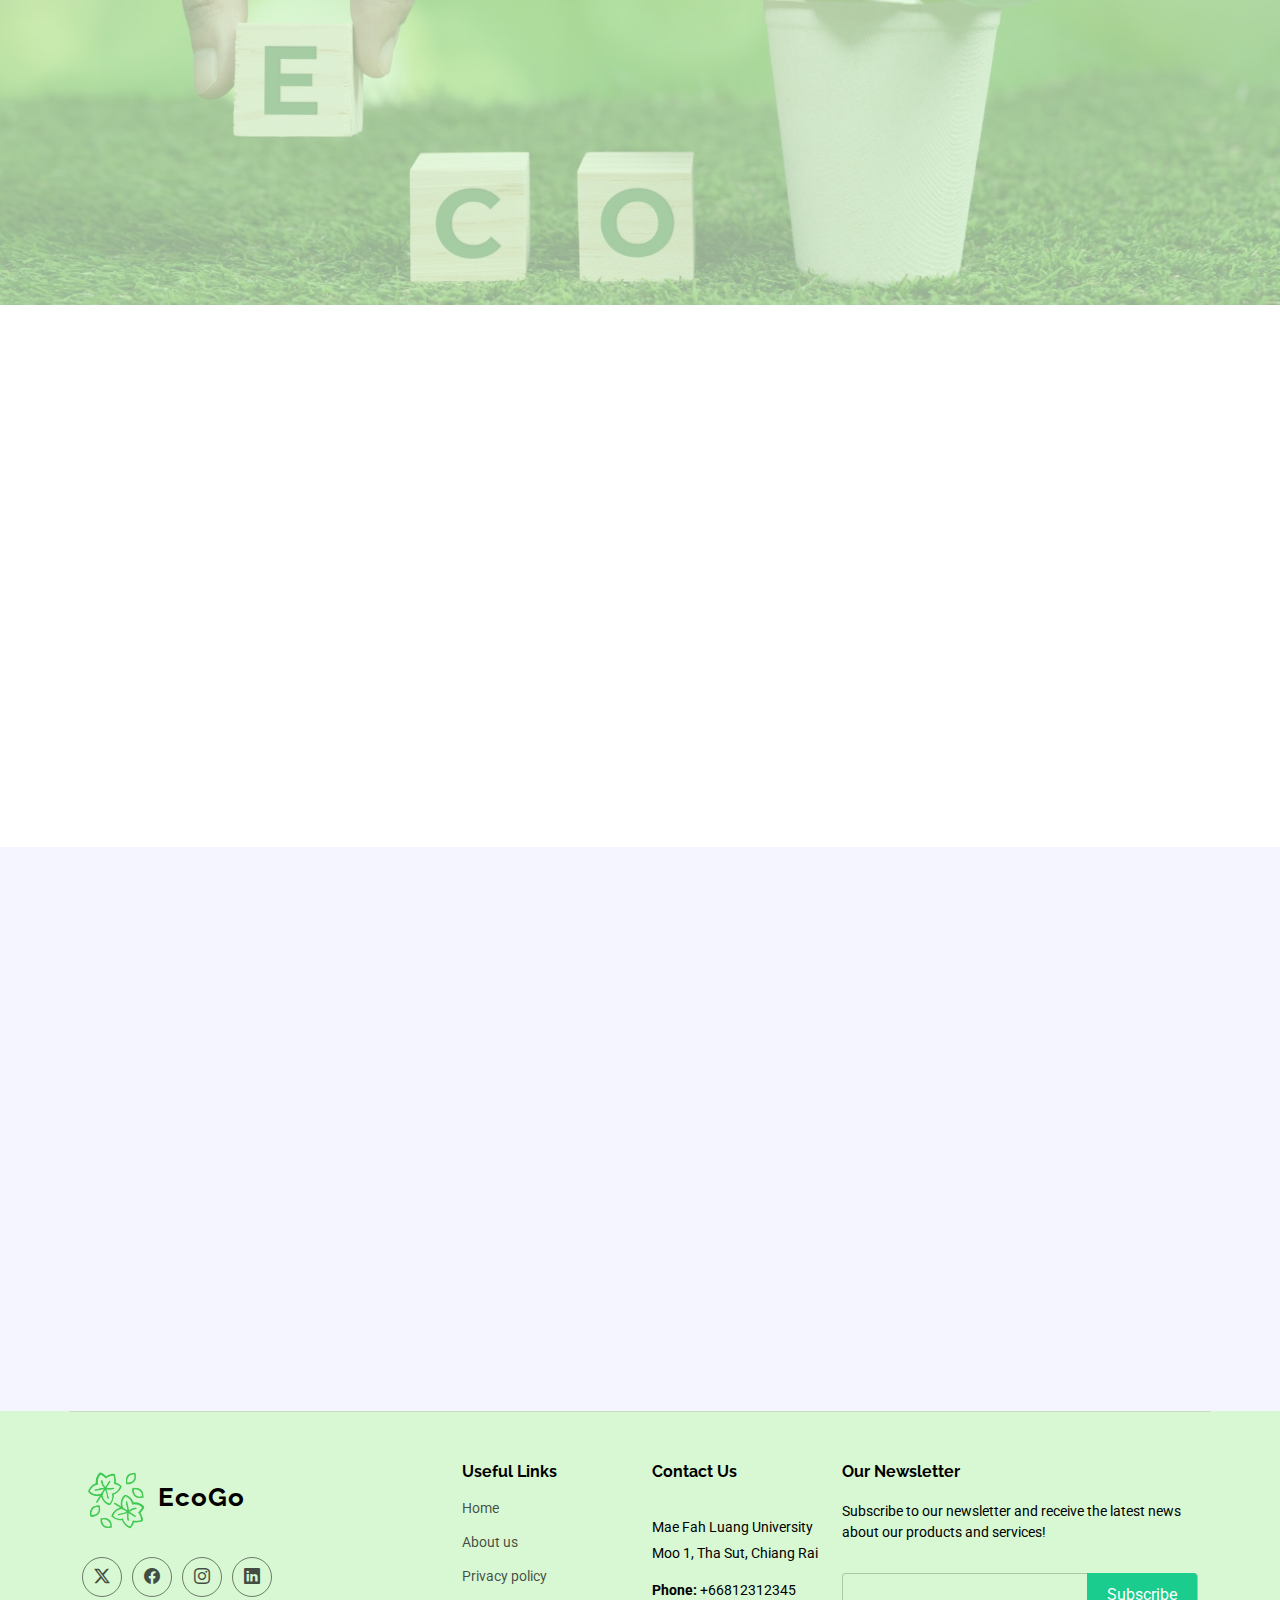
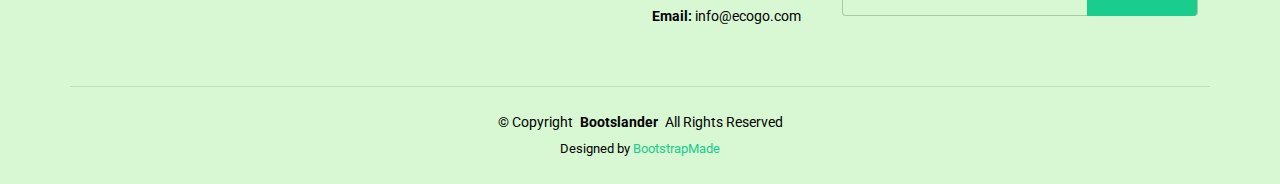
==== commit 7f87e394: "Feedback" ====
--- a/index.html
+++ b/index.html
@@ -488,317 +488,194 @@
       </section>
       <!-- /Stats Section -->
 
-      <!-- Details Section -->
-      <section id="details" class="details section">
-        <!-- Section Title -->
-        <div class="container section-title" data-aos="fade-up">
-          <h2>Details</h2>
-          <div>
-            <span>Check Our</span>
-            <span class="description-title">Details</span>
-          </div>
-        </div>
-        <!-- End Section Title -->
-
-        <div class="container">
-          <div class="row gy-4 align-items-center features-item">
-            <div
-              class="col-md-5 d-flex align-items-center"
-              data-aos="zoom-out"
-              data-aos-delay="100"
-            >
-              <img src="assets/img/details-1.png" class="img-fluid" alt="" />
-            </div>
-            <div class="col-md-7" data-aos="fade-up" data-aos-delay="100">
-              <h3>
-                Voluptatem dignissimos provident quasi corporis voluptates sit
-                assumenda.
-              </h3>
-              <p class="fst-italic">
-                Lorem ipsum dolor sit amet, consectetur adipiscing elit, sed do
-                eiusmod tempor incididunt ut labore et dolore magna aliqua.
-              </p>
-              <ul>
-                <li>
-                  <i class="bi bi-check"></i
-                  ><span>
-                    Ullamco laboris nisi ut aliquip ex ea commodo
-                    consequat.</span
-                  >
-                </li>
-                <li>
-                  <i class="bi bi-check"></i>
-                  <span
-                    >Duis aute irure dolor in reprehenderit in voluptate
-                    velit.</span
-                  >
-                </li>
-                <li>
-                  <i class="bi bi-check"></i>
-                  <span>Ullam est qui quos consequatur eos accusamus.</span>
-                </li>
-              </ul>
-            </div>
-          </div>
-          <!-- Features Item -->
-
-          <div class="row gy-4 align-items-center features-item">
-            <div
-              class="col-md-5 order-1 order-md-2 d-flex align-items-center"
-              data-aos="zoom-out"
-              data-aos-delay="200"
-            >
-              <img src="assets/img/details-2.png" class="img-fluid" alt="" />
-            </div>
-            <div
-              class="col-md-7 order-2 order-md-1"
-              data-aos="fade-up"
-              data-aos-delay="200"
-            >
-              <h3>Corporis temporibus maiores provident</h3>
-              <p class="fst-italic">
-                Lorem ipsum dolor sit amet, consectetur adipiscing elit, sed do
-                eiusmod tempor incididunt ut labore et dolore magna aliqua.
-              </p>
-              <p>
-                Ullamco laboris nisi ut aliquip ex ea commodo consequat. Duis
-                aute irure dolor in reprehenderit in voluptate velit esse cillum
-                dolore eu fugiat nulla pariatur. Excepteur sint occaecat
-                cupidatat non proident, sunt in culpa qui officia deserunt
-                mollit anim id est laborum
-              </p>
-            </div>
-          </div>
-          <!-- Features Item -->
-
-          <div class="row gy-4 align-items-center features-item">
-            <div class="col-md-5 d-flex align-items-center" data-aos="zoom-out">
-              <img src="assets/img/details-3.png" class="img-fluid" alt="" />
-            </div>
-            <div class="col-md-7" data-aos="fade-up">
-              <h3>
-                Sunt consequatur ad ut est nulla consectetur reiciendis animi
-                voluptas
-              </h3>
-              <p>
-                Cupiditate placeat cupiditate placeat est ipsam culpa. Delectus
-                quia minima quod. Sunt saepe odit aut quia voluptatem hic
-                voluptas dolor doloremque.
-              </p>
-              <ul>
-                <li>
-                  <i class="bi bi-check"></i>
-                  <span
-                    >Ullamco laboris nisi ut aliquip ex ea commodo
-                    consequat.</span
-                  >
-                </li>
-                <li>
-                  <i class="bi bi-check"></i
-                  ><span>
-                    Duis aute irure dolor in reprehenderit in voluptate
-                    velit.</span
-                  >
-                </li>
-                <li>
-                  <i class="bi bi-check"></i>
-                  <span
-                    >Facilis ut et voluptatem aperiam. Autem soluta ad
-                    fugiat</span
-                  >.
-                </li>
-              </ul>
-            </div>
-          </div>
-          <!-- Features Item -->
-
-          <div class="row gy-4 align-items-center features-item">
-            <div
-              class="col-md-5 order-1 order-md-2 d-flex align-items-center"
-              data-aos="zoom-out"
-            >
-              <img src="assets/img/details-4.png" class="img-fluid" alt="" />
-            </div>
-            <div class="col-md-7 order-2 order-md-1" data-aos="fade-up">
-              <h3>
-                Quas et necessitatibus eaque impedit ipsum animi consequatur
-                incidunt in
-              </h3>
-              <p class="fst-italic">
-                Lorem ipsum dolor sit amet, consectetur adipiscing elit, sed do
-                eiusmod tempor incididunt ut labore et dolore magna aliqua.
-              </p>
-              <p>
-                Ullamco laboris nisi ut aliquip ex ea commodo consequat. Duis
-                aute irure dolor in reprehenderit in voluptate velit esse cillum
-                dolore eu fugiat nulla pariatur. Excepteur sint occaecat
-                cupidatat non proident, sunt in culpa qui officia deserunt
-                mollit anim id est laborum
-              </p>
-            </div>
-          </div>
-          <!-- Features Item -->
-        </div>
-      </section>
-      <!-- /Details Section -->
-
-      <!-- Gallery Section -->
-      <section id="gallery" class="gallery section">
-        <!-- Section Title -->
-        <div class="container section-title" data-aos="fade-up">
-          <h2>Scenerio</h2>
-          <div>
-            <span>How to use</span> <span class="description-title">EcoGo</span>
-          </div>
-        </div>
-        <!-- End Section Title -->
-
-        <div class="container" data-aos="fade-up" data-aos-delay="100">
-          <div class="row g-0">
-            <div class="col-lg-3 col-md-4">
-              <div class="gallery-item">
-                <a
-                  href="assets/img/gallery/gallery-1.jpg"
-                  class="glightbox"
-                  data-gallery="images-gallery"
-                >
-                  <img
-                    src="assets/img/gallery/Home.png"
-                    alt=""
-                    class="img-fluid"
-                  />
-                </a>
-              </div>
-            </div>
-            <!-- End Gallery Item -->
-
-            <div class="col-lg-3 col-md-4">
-              <div class="gallery-item">
-                <a
-                  href="assets/img/gallery/gallery-2.jpg"
-                  class="glightbox"
-                  data-gallery="images-gallery"
-                >
-                  <img
-                    src="assets/img/gallery/Energy.png"
-                    alt=""
-                    class="img-fluid"
-                  />
-                </a>
-              </div>
-            </div>
-            <!-- End Gallery Item -->
-
-            <div class="col-lg-3 col-md-4">
-              <div class="gallery-item">
-                <a
-                  href="assets/img/gallery/gallery-3.jpg"
-                  class="glightbox"
-                  data-gallery="images-gallery"
-                >
-                  <img
-                    src="assets/img/gallery/Checked.png"
-                    alt=""
-                    class="img-fluid"
-                  />
-                </a>
-              </div>
-            </div>
-            <!-- End Gallery Item -->
-
-            <div class="col-lg-3 col-md-4">
-              <div class="gallery-item">
-                <a
-                  href="assets/img/gallery/gallery-4.jpg"
-                  class="glightbox"
-                  data-gallery="images-gallery"
-                >
-                  <img
-                    src="assets/img/gallery/gallery-4.jpg"
-                    alt=""
-                    class="img-fluid"
-                  />
-                </a>
-              </div>
-            </div>
-            <!-- End Gallery Item -->
-
-            <div class="col-lg-3 col-md-4">
-              <div class="gallery-item">
-                <a
-                  href="assets/img/gallery/gallery-5.jpg"
-                  class="glightbox"
-                  data-gallery="images-gallery"
-                >
-                  <img
-                    src="assets/img/gallery/gallery-5.jpg"
-                    alt=""
-                    class="img-fluid"
-                  />
-                </a>
-              </div>
-            </div>
-            <!-- End Gallery Item -->
-
-            <div class="col-lg-3 col-md-4">
-              <div class="gallery-item">
-                <a
-                  href="assets/img/gallery/gallery-6.jpg"
-                  class="glightbox"
-                  data-gallery="images-gallery"
-                >
-                  <img
-                    src="assets/img/gallery/gallery-6.jpg"
-                    alt=""
-                    class="img-fluid"
-                  />
-                </a>
-              </div>
-            </div>
-            <!-- End Gallery Item -->
-
-            <div class="col-lg-3 col-md-4">
-              <div class="gallery-item">
-                <a
-                  href="assets/img/gallery/gallery-7.jpg"
-                  class="glightbox"
-                  data-gallery="images-gallery"
-                >
-                  <img
-                    src="assets/img/gallery/gallery-7.jpg"
-                    alt=""
-                    class="img-fluid"
-                  />
-                </a>
-              </div>
-            </div>
-            <!-- End Gallery Item -->
-
-            <div class="col-lg-3 col-md-4">
-              <div class="gallery-item">
-                <a
-                  href="assets/img/gallery/gallery-8.jpg"
-                  class="glightbox"
-                  data-gallery="images-gallery"
-                >
-                  <img
-                    src="assets/img/gallery/gallery-8.jpg"
-                    alt=""
-                    class="img-fluid"
-                  />
-                </a>
-              </div>
-            </div>
-            <!-- End Gallery Item -->
-          </div>
-        </div>
-      </section>
-      <!-- /Gallery Section -->
+    <!-- Gallery Section -->
+<section id="gallery" class="gallery section">
+  <!-- Section Title -->
+  <div class="container section-title" data-aos="fade-up">
+    <h2>Scenario</h2>
+    <div>
+      <span>How to use</span> <span class="description-title">EcoGo</span>
+    </div>
+  </div>
+  <!-- End Section Title -->
+
+  <div class="container" data-aos="fade-up" data-aos-delay="100">
+    <div class="row g-5"> <!-- Adjusted spacing with `g-3` -->
+       <!-- First Row -->
+       <div class="col-lg-4 col-md-4 col-sm-12">
+        <div class="text-item">
+          <p>
+            <strong>Step 1:</strong> Download the EcoGo app from your app store. 
+            Sign up and create your account to access all features. Start exploring 
+            how you can make a positive impact on the environment.
+          </p>
+        </div>
+      </div>
+      <div class="col-lg-4 col-md-4 col-sm-12">
+        <div class="text-item">
+          <p>
+            <strong>Step 2:</strong> Track your daily habits like energy consumption, 
+            recycling, and water usage. EcoGo provides tips to improve your eco-friendly 
+            habits and reduce your carbon footprint.
+          </p>
+        </div>
+      </div>
+      <div class="col-lg-4 col-md-4 col-sm-12">
+        <div class="text-item">
+          <p>
+            <strong>Step 3:</strong> Review your weekly and monthly reports to see 
+            how you’ve improved. Share your progress with friends and family, and 
+            inspire others to join the movement for a greener planet.
+          </p>
+        </div>
+      </div>
+      <!-- End First Row -->
+
+
+      <!-- First Row -->
+      <div class="col-lg-4 col-md-4 col-sm-12">
+        <div class="gallery-item">
+          <a
+            href="assets/img/gallery/Home.png"
+            class="glightbox"
+            data-gallery="images-gallery"
+          >
+            <img
+              src="assets/img/gallery/Home.png"
+              alt=""
+              class="img-fluid"
+              style="width: 280px;"
+            />
+          </a>
+        </div>
+      </div>
+      <div class="col-lg-4 col-md-4 col-sm-12">
+        <div class="gallery-item">
+          <a
+            href="assets/img/gallery/Energy.png"
+            class="glightbox"
+            data-gallery="images-gallery"
+          >
+            <img
+              src="assets/img/gallery/Energy.png"
+              alt=""
+              class="img-fluid"
+              style="width: 280px;"
+            />
+          </a>
+        </div>
+      </div>
+      <div class="col-lg-4 col-md-4 col-sm-12">
+        <div class="gallery-item">
+          <a
+            href="assets/img/gallery/Checked.png"
+            class="glightbox"
+            data-gallery="images-gallery"
+          >
+            <img
+              src="assets/img/gallery/Checked.png"
+              alt=""
+              class="img-fluid"
+              style="width: 280px;"
+              style="width: 280px;"
+            />
+          </a>
+        </div>
+      </div>
+      <!-- End First Row -->
+
+      
+      <!-- Second Row -->
+      <div class="col-lg-4 col-md-4 col-sm-12">
+        <div class="text-item">
+          <p>
+            <strong>Step 4:</strong> Participate in eco-friendly challenges and earn 
+            rewards for making sustainable choices. Compete with others to stay motivated.
+          </p>
+        </div>
+      </div>
+      <div class="col-lg-4 col-md-4 col-sm-12">
+        <div class="text-item">
+          <p>
+            <strong>Step 5:</strong> Explore the EcoGo community for inspiration. 
+            Connect with like-minded people, share tips, and learn new ways to live 
+            sustainably.
+          </p>
+        </div>
+      </div>
+      <div class="col-lg-4 col-md-4 col-sm-12">
+        <div class="text-item">
+          <p>
+            <strong>Step 6:</strong> Set personal goals and track your progress 
+            over time. With EcoGo, you can celebrate every milestone on your journey 
+            to a greener lifestyle.
+          </p>
+        </div>
+      </div>
+      <!-- End Second Row -->
+
+
+      <!-- Second Row -->
+      <div class="col-lg-4 col-md-4 col-sm-12">
+        <div class="gallery-item">
+          <a
+            href="assets/img/gallery/Home.png"
+            class="glightbox"
+            data-gallery="images-gallery"
+          >
+            <img
+              src="assets/img/gallery/Home.png"
+              alt=""
+              class="img-fluid"
+              style="width: 280px;"
+            />
+          </a>
+        </div>
+      </div>
+      <div class="col-lg-4 col-md-4 col-sm-12">
+        <div class="gallery-item">
+          <a
+            href="assets/img/gallery/Home.png"
+            class="glightbox"
+            data-gallery="images-gallery"
+          >
+            <img
+              src="assets/img/gallery/Home.png"
+              alt=""
+              class="img-fluid"
+              style="width: 280px;"
+            />
+          </a>
+        </div>
+      </div>
+      <div class="col-lg-4 col-md-4 col-sm-12">
+        <div class="gallery-item">
+          <a
+            href="assets/img/gallery/Home.png"
+            class="glightbox"
+            data-gallery="images-gallery"
+          >
+            <img
+              src="assets/img/gallery/Home.png"
+              alt=""
+              class="img-fluid"
+              style="width: 280px;"
+            />
+          </a>
+        </div>
+      </div>
+      <!-- End Second Row -->
+    </div>
+  </div>
+
+</section>
+<!-- /Gallery Section -->
+
 
       <!-- Testimonials Section -->
       <section id="testimonials" class="testimonials section dark-background">
         <img
-          src="assets/img/testimonials-bg.jpg"
+          src="assets/img/eco-bg.jpg"
           class="testimonials-bg"
           alt=""
         />
@@ -808,7 +685,7 @@
             <script type="application/json" class="swiper-config">
               {
                 "loop": true,
-                "speed": 600,
+                "speed": 800,
                 "autoplay": {
                   "delay": 5000
                 },
@@ -829,7 +706,7 @@
                     alt=""
                   />
                   <h3>Saul Goodman</h3>
-                  <h4>Ceo &amp; Founder</h4>
+                  <h4>Environmental Activist</h4>
                   <div class="stars">
                     <i class="bi bi-star-fill"></i
                     ><i class="bi bi-star-fill"></i
@@ -840,10 +717,7 @@
                   <p>
                     <i class="bi bi-quote quote-icon-left"></i>
                     <span
-                      >Proin iaculis purus consequat sem cure digni ssim donec
-                      porttitora entum suscipit rhoncus. Accusantium quam,
-                      ultricies eget id, aliquam eget nibh et. Maecen aliquam,
-                      risus at semper.</span
+                      >EcoGo has completely transformed how I track my eco-friendly habits. It’s intuitive, motivating, and genuinely makes me feel like I’m making a difference.</span
                     >
                     <i class="bi bi-quote quote-icon-right"></i>
                   </p>
@@ -859,7 +733,7 @@
                     alt=""
                   />
                   <h3>Sara Wilsson</h3>
-                  <h4>Designer</h4>
+                  <h4>Product Manager</h4>
                   <div class="stars">
                     <i class="bi bi-star-fill"></i
                     ><i class="bi bi-star-fill"></i
@@ -870,10 +744,7 @@
                   <p>
                     <i class="bi bi-quote quote-icon-left"></i>
                     <span
-                      >Export tempor illum tamen malis malis eram quae irure
-                      esse labore quem cillum quid cillum eram malis quorum
-                      velit fore eram velit sunt aliqua noster fugiat irure amet
-                      legam anim culpa.</span
+                      > love how EcoGo provides personalized insights and suggestions. It’s like having a personal eco-coach in your pocket!</span
                     >
                     <i class="bi bi-quote quote-icon-right"></i>
                   </p>
@@ -889,7 +760,7 @@
                     alt=""
                   />
                   <h3>Jena Karlis</h3>
-                  <h4>Store Owner</h4>
+                  <h4>High School Teacher</h4>
                   <div class="stars">
                     <i class="bi bi-star-fill"></i
                     ><i class="bi bi-star-fill"></i
@@ -900,10 +771,7 @@
                   <p>
                     <i class="bi bi-quote quote-icon-left"></i>
                     <span
-                      >Enim nisi quem export duis labore cillum quae magna enim
-                      sint quorum nulla quem veniam duis minim tempor labore
-                      quem eram duis noster aute amet eram fore quis sint
-                      minim.</span
+                      >EcoGo has been a wonderful tool for teaching my students about sustainability. They’re excited to track their habits and learn how to live greener</span
                     >
                     <i class="bi bi-quote quote-icon-right"></i>
                   </p>
@@ -919,7 +787,7 @@
                     alt=""
                   />
                   <h3>Matt Brandon</h3>
-                  <h4>Freelancer</h4>
+                  <h4> Freelance Writer</h4>
                   <div class="stars">
                     <i class="bi bi-star-fill"></i
                     ><i class="bi bi-star-fill"></i
@@ -930,10 +798,7 @@
                   <p>
                     <i class="bi bi-quote quote-icon-left"></i>
                     <span
-                      >Fugiat enim eram quae cillum dolore dolor amet nulla
-                      culpa multos export minim fugiat minim velit minim dolor
-                      enim duis veniam ipsum anim magna sunt elit fore quem
-                      dolore labore illum veniam.</span
+                      >As someone constantly looking for ways to reduce my carbon footprint, EcoGo has been a game-changer. The challenges are fun, and the rewards keep me motivated!</span
                     >
                     <i class="bi bi-quote quote-icon-right"></i>
                   </p>
@@ -949,7 +814,7 @@
                     alt=""
                   />
                   <h3>John Larson</h3>
-                  <h4>Entrepreneur</h4>
+                  <h4>Designer</h4>
                   <div class="stars">
                     <i class="bi bi-star-fill"></i
                     ><i class="bi bi-star-fill"></i
@@ -960,10 +825,7 @@
                   <p>
                     <i class="bi bi-quote quote-icon-left"></i>
                     <span
-                      >Quis quorum aliqua sint quem legam fore sunt eram irure
-                      aliqua veniam tempor noster veniam enim culpa labore duis
-                      sunt culpa nulla illum cillum fugiat legam esse veniam
-                      culpa fore nisi cillum quid.</span
+                      >EcoGo nails the balance between functionality and aesthetics. The clean interface and seamless user experience make tracking eco-friendly habits effortless and enjoyable!</span
                     >
                     <i class="bi bi-quote quote-icon-right"></i>
                   </p>
@@ -998,7 +860,7 @@
               <div class="member">
                 <div class="pic">
                   <img
-                    src="assets/img/team/team-1.jpg"
+                    src="assets/img/team/Chell.jpg"
                     class="img-fluid"
                     alt=""
                     style=""
@@ -1027,7 +889,7 @@
               <div class="member">
                 <div class="pic">
                   <img
-                    src="assets/img/team/team-2.jpg"
+                    src="assets/img/team/Eaindray.jpg"
                     class="img-fluid"
                     alt=""
                   />
@@ -1055,7 +917,7 @@
               <div class="member">
                 <div class="pic">
                   <img
-                    src="assets/img/team/team-3.jpg"
+                    src="assets/img/team/Kyu.jpg"
                     class="img-fluid"
                     alt=""
                   />
@@ -1083,7 +945,7 @@
               <div class="member">
                 <div class="pic">
                   <img
-                    src="assets/img/team/Team-4.jpg"
+                    src="assets/img/team/Hsu.jpg"
                     class="img-fluid"
                     alt=""
                   />
--- a/assets/css/main.css
+++ b/assets/css/main.css
@@ -1168,53 +1168,6 @@
 }
 
 /*--------------------------------------------------------------
-# Details Section
---------------------------------------------------------------*/
-.details .features-item {
-  color: color-mix(in srgb, var(--default-color), transparent 20%);
-}
-
-.details .features-item + .features-item {
-  margin-top: 100px;
-}
-
-@media (max-width: 640px) {
-  .details .features-item + .features-item {
-    margin-top: 40px;
-  }
-}
-
-.details .features-item h3 {
-  font-weight: 700;
-  font-size: 26px;
-}
-
-.details .features-item ul {
-  list-style: none;
-  padding: 0;
-}
-
-.details .features-item ul li {
-  padding-bottom: 10px;
-  display: flex;
-  align-items: center;
-}
-
-.details .features-item ul li:last-child {
-  padding-bottom: 0;
-}
-
-.details .features-item ul i {
-  font-size: 20px;
-  padding-right: 4px;
-  color: var(--accent-color);
-}
-
-.details .features-item p:last-child {
-  margin-bottom: 0;
-}
-
-/*--------------------------------------------------------------
 # Gallery Section
 --------------------------------------------------------------*/
 .gallery .gallery-item {
@@ -1225,7 +1178,10 @@
 }
 
 .gallery .gallery-item img {
-  transition: all ease-out 0.2s;
+  transition: all ease-out 0.1s;
+  box-shadow: 0px 2px 15px rgba(0, 0, 0, 0.5);
+  border-radius: 10px;
+  
 }
 
 .gallery .gallery-item:hover img {
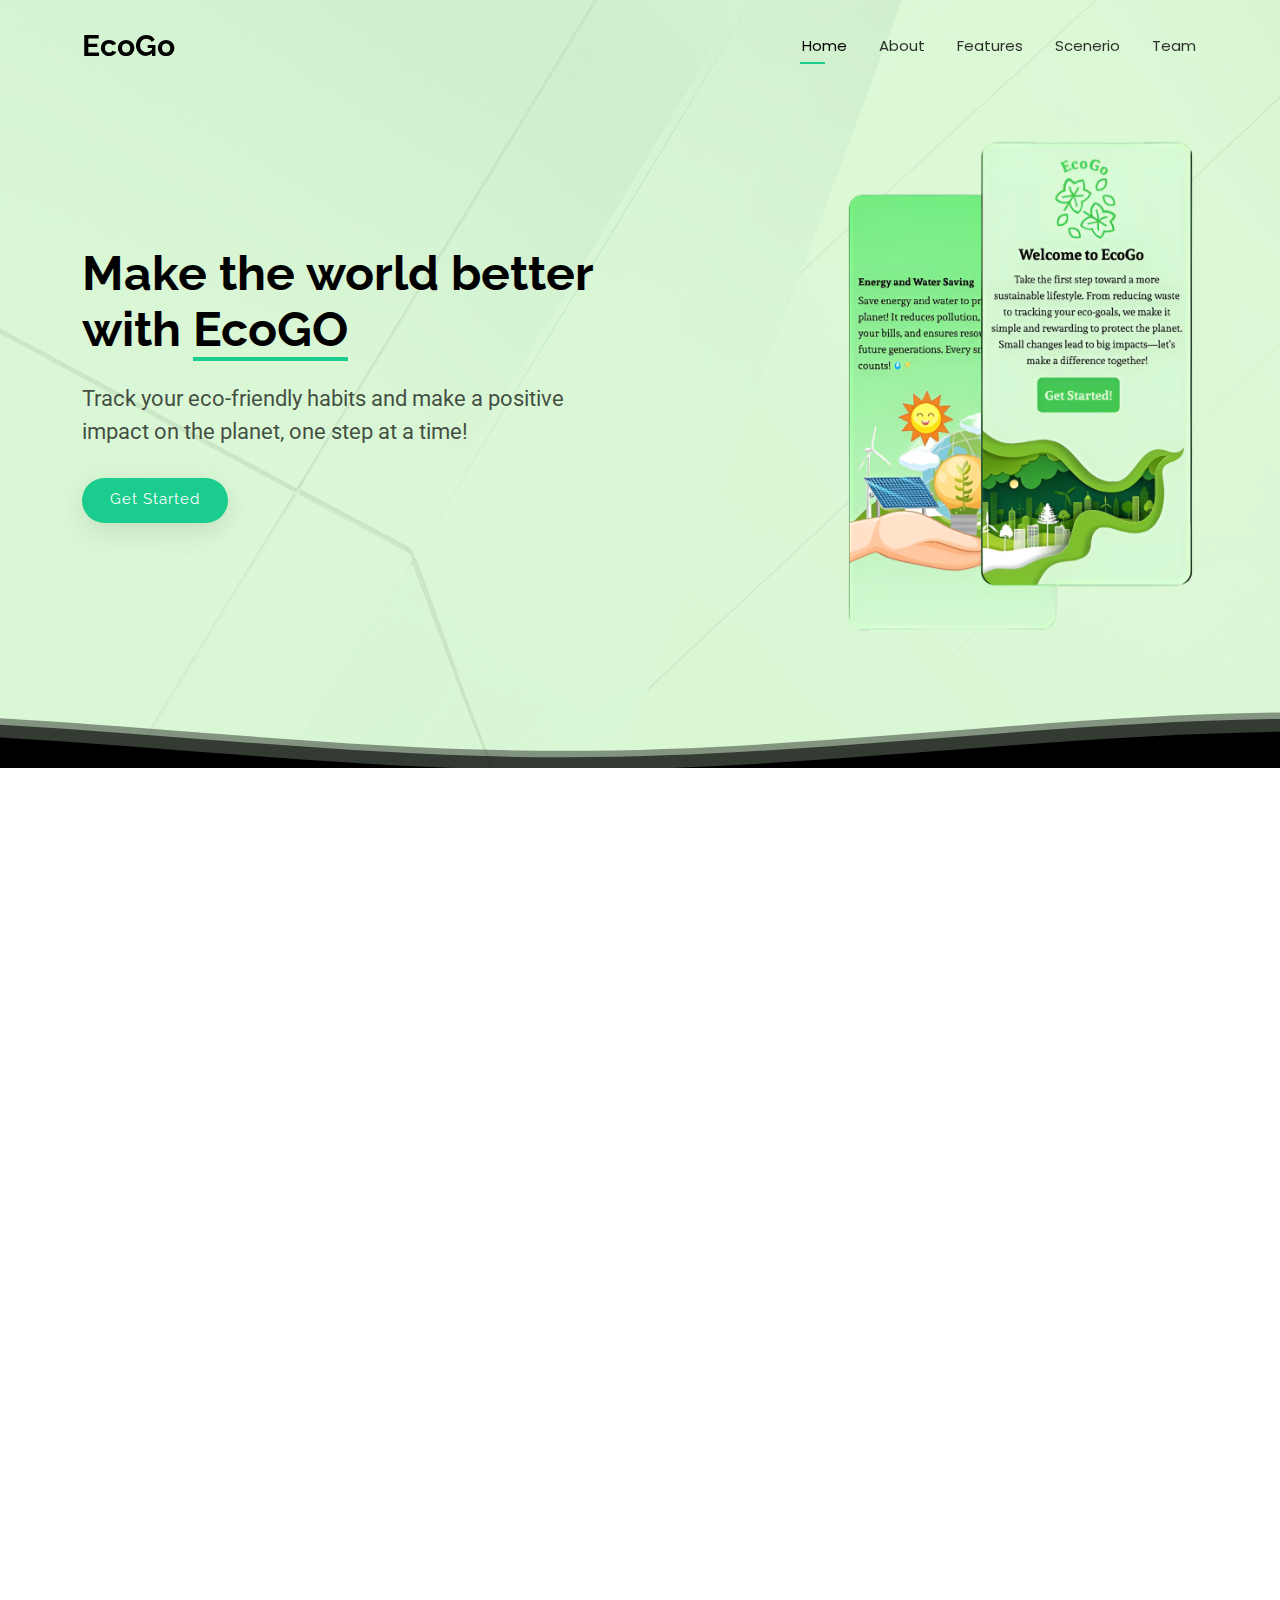
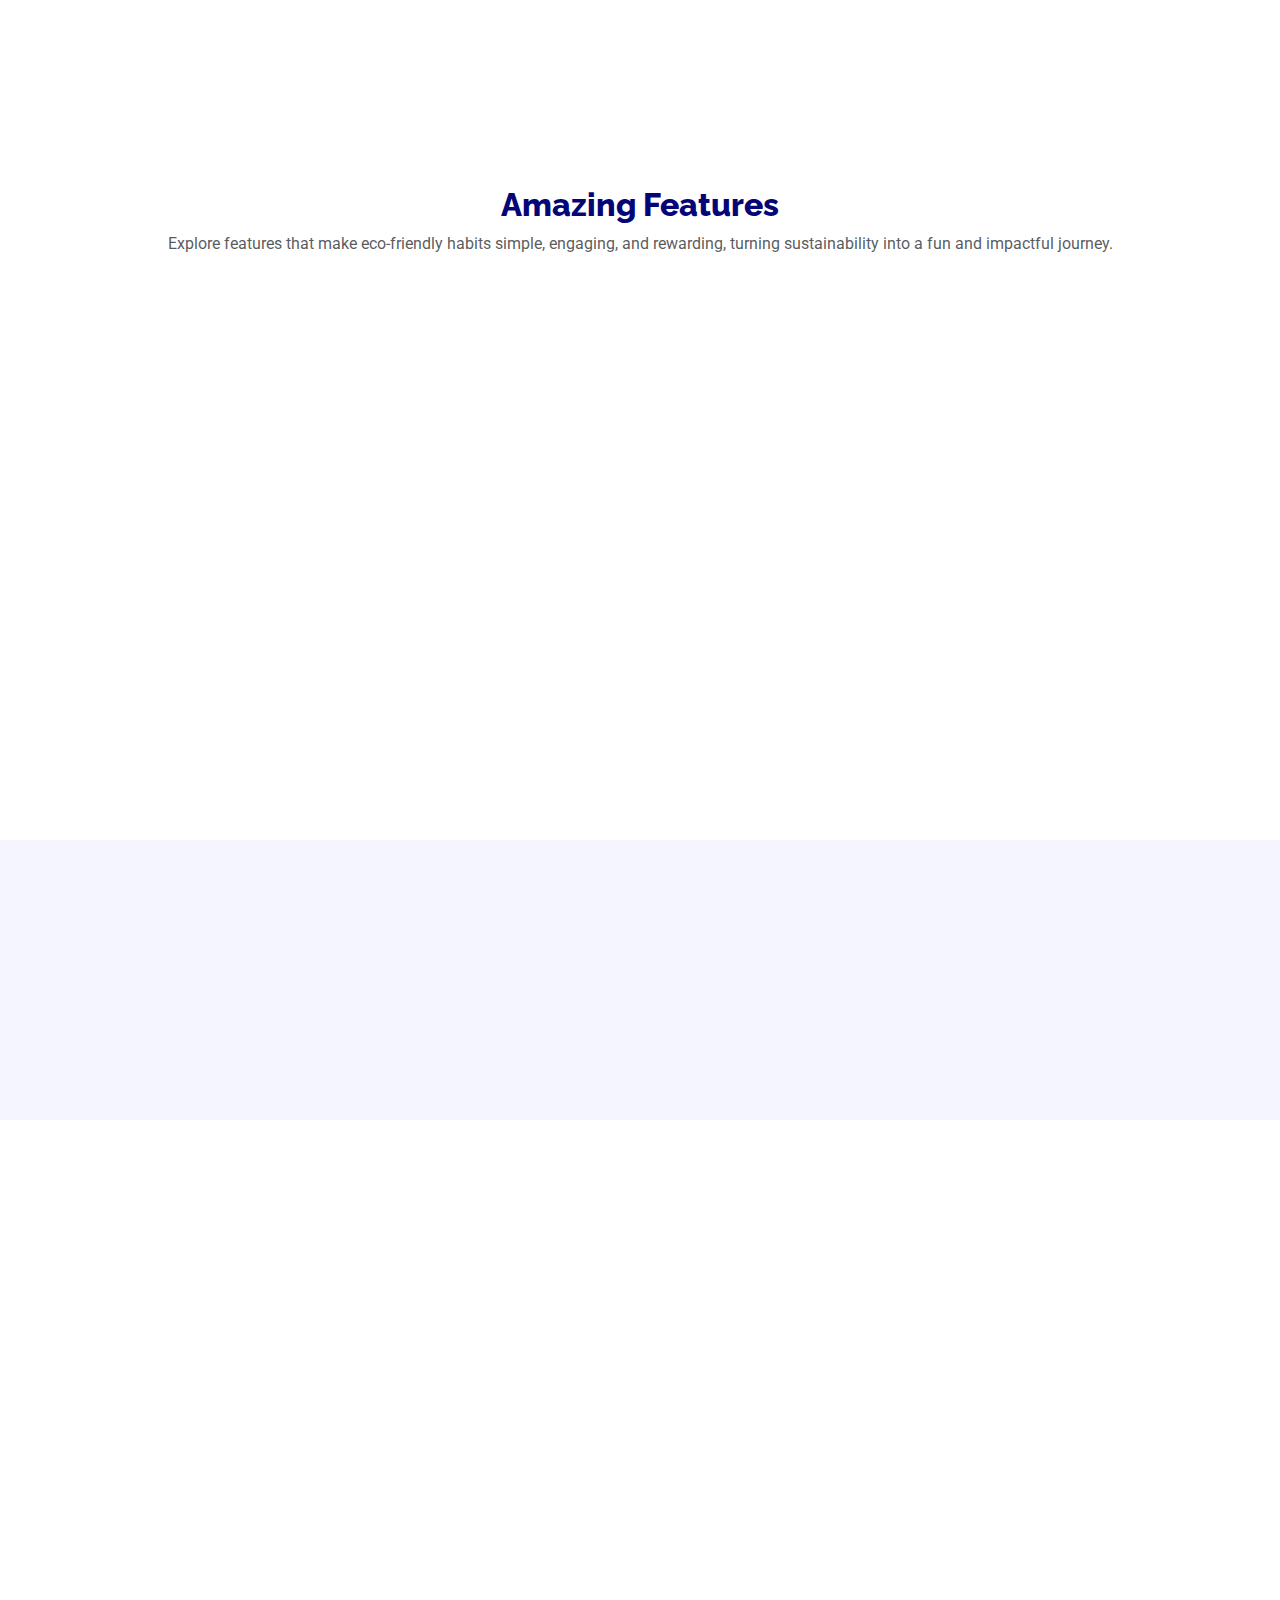
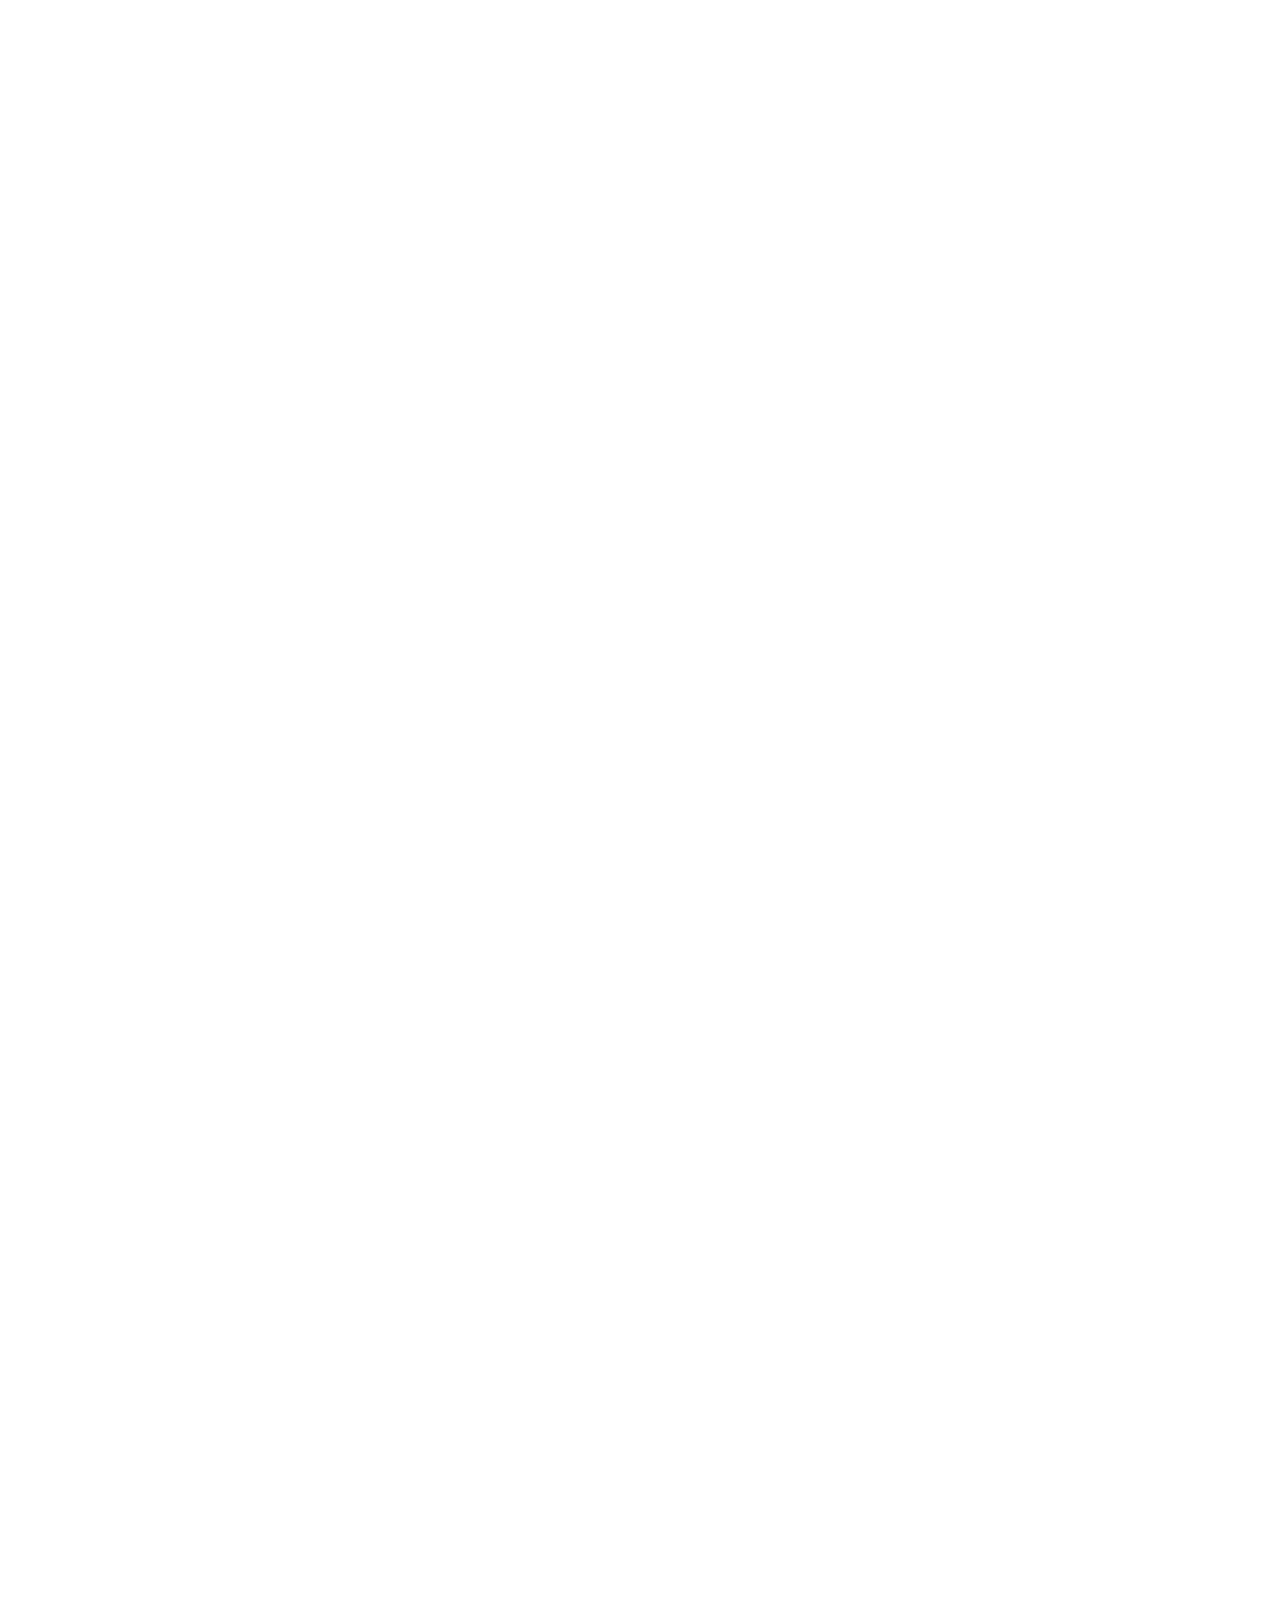
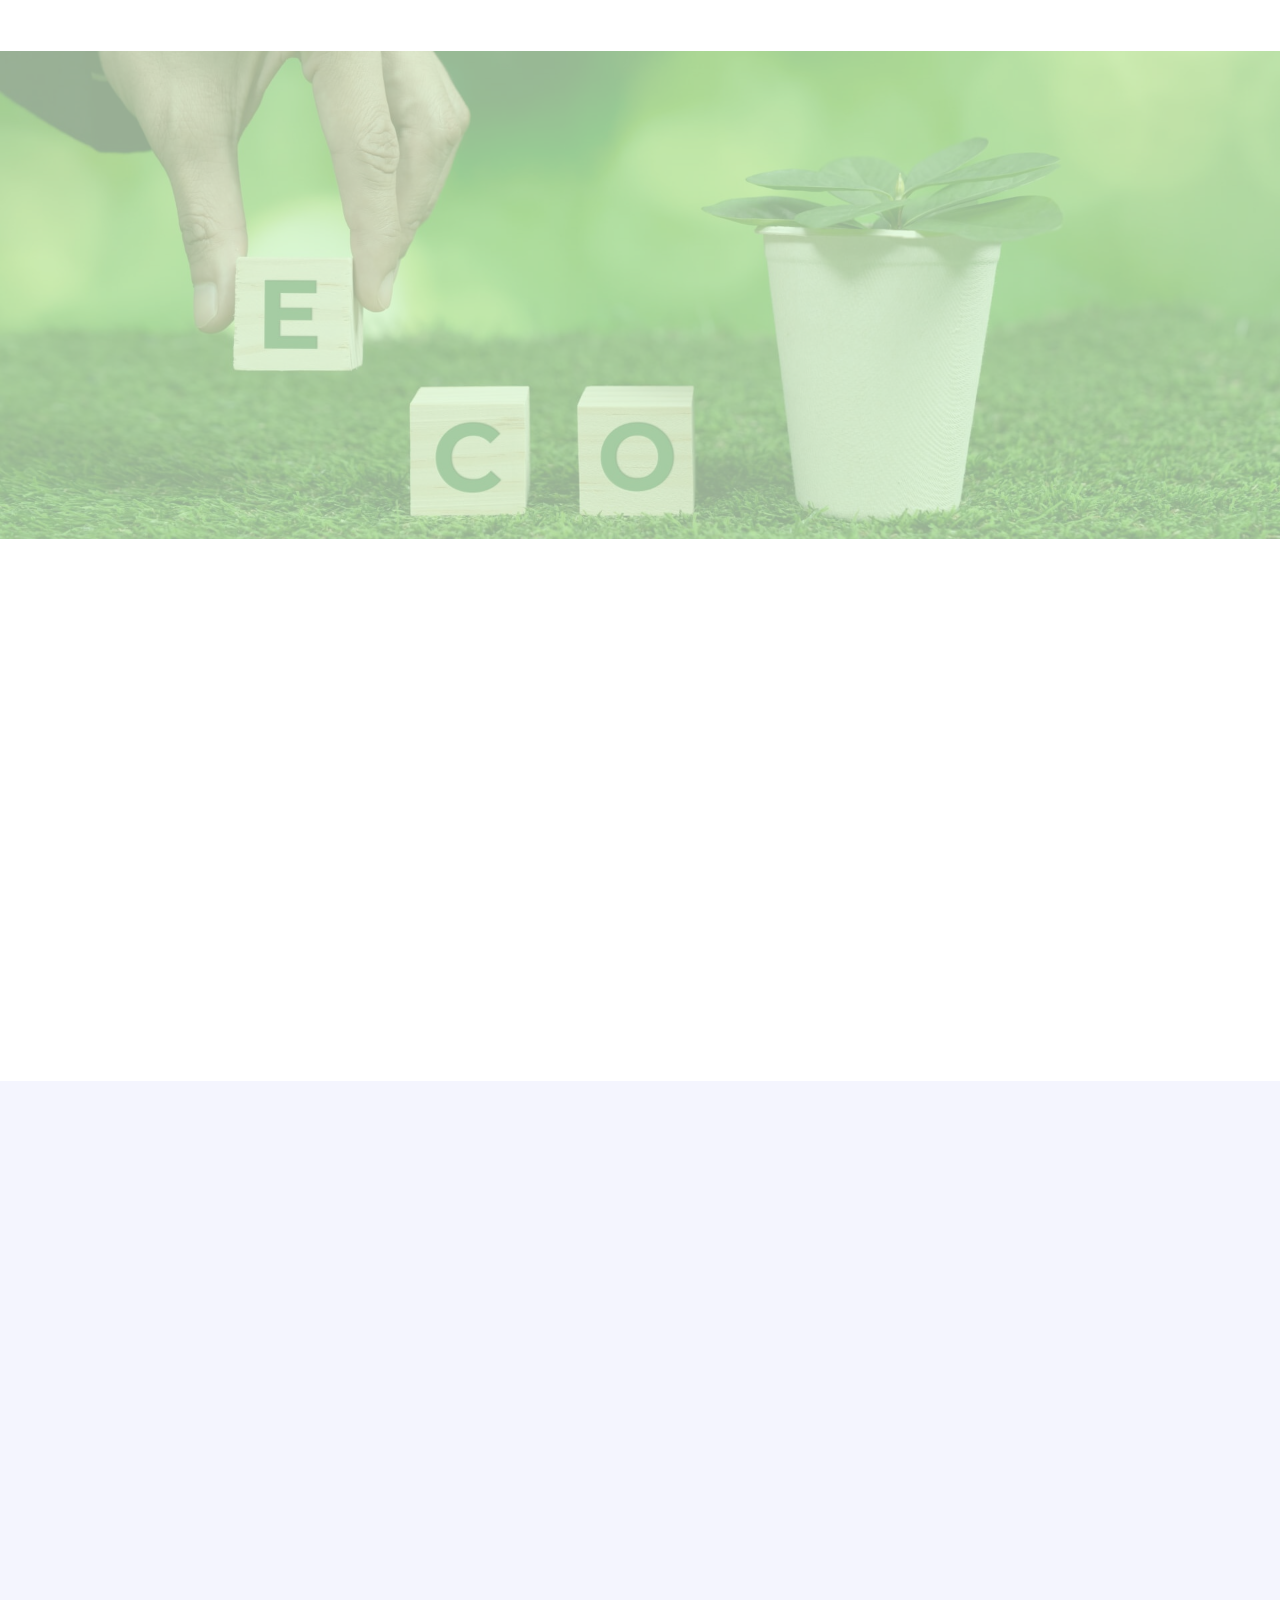
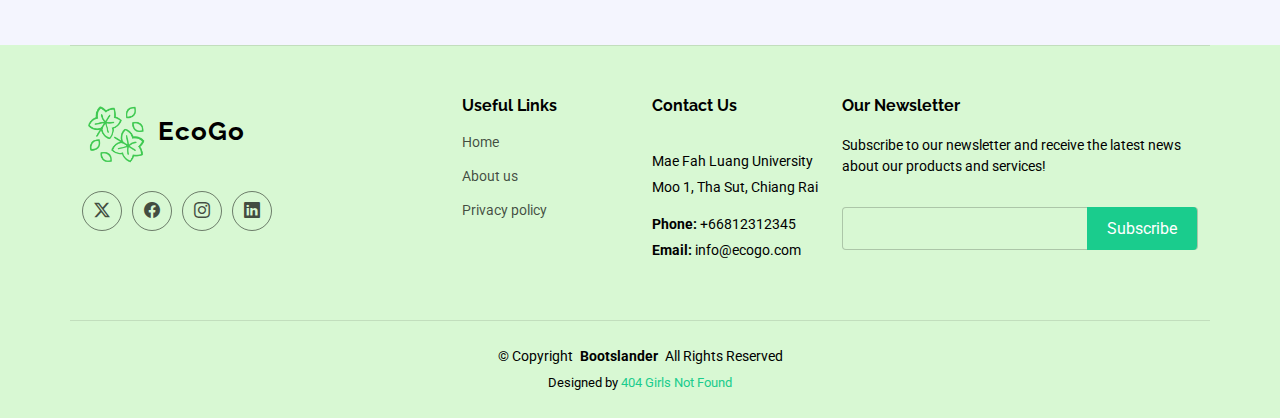
==== commit e3e675ec: "All Done" ====
--- a/index.html
+++ b/index.html
@@ -92,7 +92,7 @@
               data-aos-delay="100"
             >
               <img
-                src="assets/img/hero-img.png"
+                src="assets/img/Header.png"
                 class="img-fluid animated"
                 alt=""
               />
@@ -200,7 +200,7 @@
       <section id="features" class="features section">
         <div class="container">
           <div class="text-center mb-5">
-            <h2>Amazing Features</h2>
+            <h2 style="font-weight: 800;">Amazing Features</h2>
             <p class="text-muted">
               Explore features that make eco-friendly habits simple, engaging,
               and rewarding, turning sustainability into a fun and impactful
@@ -504,35 +504,41 @@
        <!-- First Row -->
        <div class="col-lg-4 col-md-4 col-sm-12">
         <div class="text-item">
-          <p>
-            <strong>Step 1:</strong> Download the EcoGo app from your app store. 
-            Sign up and create your account to access all features. Start exploring 
-            how you can make a positive impact on the environment.
+            <img src="assets/img/circle-1.png" style="width: 30px; height: 30px;"> <strong>Sign Up</strong>
+            <p style="padding-left: 30px; padding-right: 40px;">Start your journey toward sustainable living by creating an account or logging in to EcoGo. Quickly set up your profile with just a few clicks and gain access to all the app's features.
           </p>
         </div>
       </div>
       <div class="col-lg-4 col-md-4 col-sm-12">
         <div class="text-item">
-          <p>
-            <strong>Step 2:</strong> Track your daily habits like energy consumption, 
-            recycling, and water usage. EcoGo provides tips to improve your eco-friendly 
-            habits and reduce your carbon footprint.
-          </p>
-        </div>
+          <img src="assets/img/circle-2.png" style="width: 30px; height: 30px;"> <strong>Home Page</strong>
+          <p style="padding-left: 30px; padding-right: 40px;"> In the Home Page, you can view your weekly report and explore different categories of eco-friendly habits. Selecting a category will take you to the detailed habits page for that specific category.
+      </div>
       </div>
       <div class="col-lg-4 col-md-4 col-sm-12">
         <div class="text-item">
-          <p>
-            <strong>Step 3:</strong> Review your weekly and monthly reports to see 
-            how you’ve improved. Share your progress with friends and family, and 
-            inspire others to join the movement for a greener planet.
-          </p>
-        </div>
+          <img src="assets/img/circle-3.png" style="width: 30px; height: 30px;"> <strong>Detail Habits</strong>
+          <p style="padding-left: 30px; padding-right: 40px;">Dive deeper into specific eco-friendly habits on the Detail Habits Page. Learn step-by-step instructions and tips for implementing each habit, and log your progress to earn points.
+      </div>
       </div>
       <!-- End First Row -->
-
-
       <!-- First Row -->
+      <div class="col-lg-4 col-md-4 col-sm-12">
+        <div class="gallery-item">
+          <a
+            href="assets/img/gallery/Sign.png"
+            class="glightbox"
+            data-gallery="images-gallery"
+          >
+            <img
+              src="assets/img/gallery/Sign.png"
+              alt=""
+              class="img-fluid"
+              style="width: 280px;"
+            />
+          </a>
+        </div>
+      </div>
       <div class="col-lg-4 col-md-4 col-sm-12">
         <div class="gallery-item">
           <a
@@ -561,70 +567,49 @@
               alt=""
               class="img-fluid"
               style="width: 280px;"
+              style="width: 280px;"
             />
           </a>
         </div>
       </div>
+      <!-- End First Row -->
+
+      
+      <!-- Second Row -->
+      <div class="col-lg-4 col-md-4 col-sm-12">
+        <div class="text-item">
+          <img src="assets/img/circle-4.png" style="width: 30px; height: 30px;"> <strong>Leaderboard</strong>
+          <p style="padding-left: 30px; padding-right: 40px;" >Challenge yourself and others on the Leaderboard Page. See where you rank among friends and other EcoGo users, and let friendly competition inspire you to achieve more.
+        </p>
+      </div>
+      </div>
+      <div class="col-lg-4 col-md-4 col-sm-12">
+        <div class="text-item">
+          <img src="assets/img/circle-5.png" style="width: 30px; height: 30px;"> <strong>Levels</strong>
+          <p style="padding-left: 30px; padding-right: 40px;">The Level Page explains each level of EcoGo, along with the points needed to achieve them. Track your progress through the levels and stay motivated to level up as you adopt more sustainable habits.
+        </p>
+      </div>
+      </div>
+      <div class="col-lg-4 col-md-4 col-sm-12">
+        <div class="text-item">
+          <img src="assets/img/circle-6.png" style="width: 30px; height: 30px;"> <strong>Profile</strong>
+          <p style="padding-left: 30px; padding-right: 40px;">The Profile Page allows you to personalize your EcoGo experience. You can view your achievements, edit your profile, and monitor your overall contributions to creating a greener planet.
+        </p>
+      </div>
+      </div>
+      <!-- End Second Row -->
+
+
+      <!-- Second Row -->
       <div class="col-lg-4 col-md-4 col-sm-12">
         <div class="gallery-item">
           <a
-            href="assets/img/gallery/Checked.png"
+            href="assets/img/gallery/Lead.png"
             class="glightbox"
             data-gallery="images-gallery"
           >
             <img
-              src="assets/img/gallery/Checked.png"
-              alt=""
-              class="img-fluid"
-              style="width: 280px;"
-              style="width: 280px;"
-            />
-          </a>
-        </div>
-      </div>
-      <!-- End First Row -->
-
-      
-      <!-- Second Row -->
-      <div class="col-lg-4 col-md-4 col-sm-12">
-        <div class="text-item">
-          <p>
-            <strong>Step 4:</strong> Participate in eco-friendly challenges and earn 
-            rewards for making sustainable choices. Compete with others to stay motivated.
-          </p>
-        </div>
-      </div>
-      <div class="col-lg-4 col-md-4 col-sm-12">
-        <div class="text-item">
-          <p>
-            <strong>Step 5:</strong> Explore the EcoGo community for inspiration. 
-            Connect with like-minded people, share tips, and learn new ways to live 
-            sustainably.
-          </p>
-        </div>
-      </div>
-      <div class="col-lg-4 col-md-4 col-sm-12">
-        <div class="text-item">
-          <p>
-            <strong>Step 6:</strong> Set personal goals and track your progress 
-            over time. With EcoGo, you can celebrate every milestone on your journey 
-            to a greener lifestyle.
-          </p>
-        </div>
-      </div>
-      <!-- End Second Row -->
-
-
-      <!-- Second Row -->
-      <div class="col-lg-4 col-md-4 col-sm-12">
-        <div class="gallery-item">
-          <a
-            href="assets/img/gallery/Home.png"
-            class="glightbox"
-            data-gallery="images-gallery"
-          >
-            <img
-              src="assets/img/gallery/Home.png"
+              src="assets/img/gallery/Lead.png"
               alt=""
               class="img-fluid"
               style="width: 280px;"
@@ -635,12 +620,12 @@
       <div class="col-lg-4 col-md-4 col-sm-12">
         <div class="gallery-item">
           <a
-            href="assets/img/gallery/Home.png"
+            href="assets/img/gallery/Level.png"
             class="glightbox"
             data-gallery="images-gallery"
           >
             <img
-              src="assets/img/gallery/Home.png"
+              src="assets/img/gallery/Level.png"
               alt=""
               class="img-fluid"
               style="width: 280px;"
@@ -651,12 +636,12 @@
       <div class="col-lg-4 col-md-4 col-sm-12">
         <div class="gallery-item">
           <a
-            href="assets/img/gallery/Home.png"
+            href="assets/img/gallery/Profile.png"
             class="glightbox"
             data-gallery="images-gallery"
           >
             <img
-              src="assets/img/gallery/Home.png"
+              src="assets/img/gallery/Profile.png"
               alt=""
               class="img-fluid"
               style="width: 280px;"
@@ -1149,7 +1134,7 @@
           <!-- You can delete the links only if you've purchased the pro version. -->
           <!-- Licensing information: https://bootstrapmade.com/license/ -->
           <!-- Purchase the pro version with working PHP/AJAX contact form: [buy-url] -->
-          Designed by <a href="https://bootstrapmade.com/">BootstrapMade</a>
+          Designed by <a href="">404 Girls Not Found</a>
         </div>
       </div>
     </footer>
--- a/assets/css/main.css
+++ b/assets/css/main.css
@@ -1187,6 +1187,9 @@
 .gallery .gallery-item:hover img {
   transform: scale(1.09);
 }
+.gallery .text-item{
+padding-right: 40px;
+}
 
 /*--------------------------------------------------------------
 # Testimonials Section
